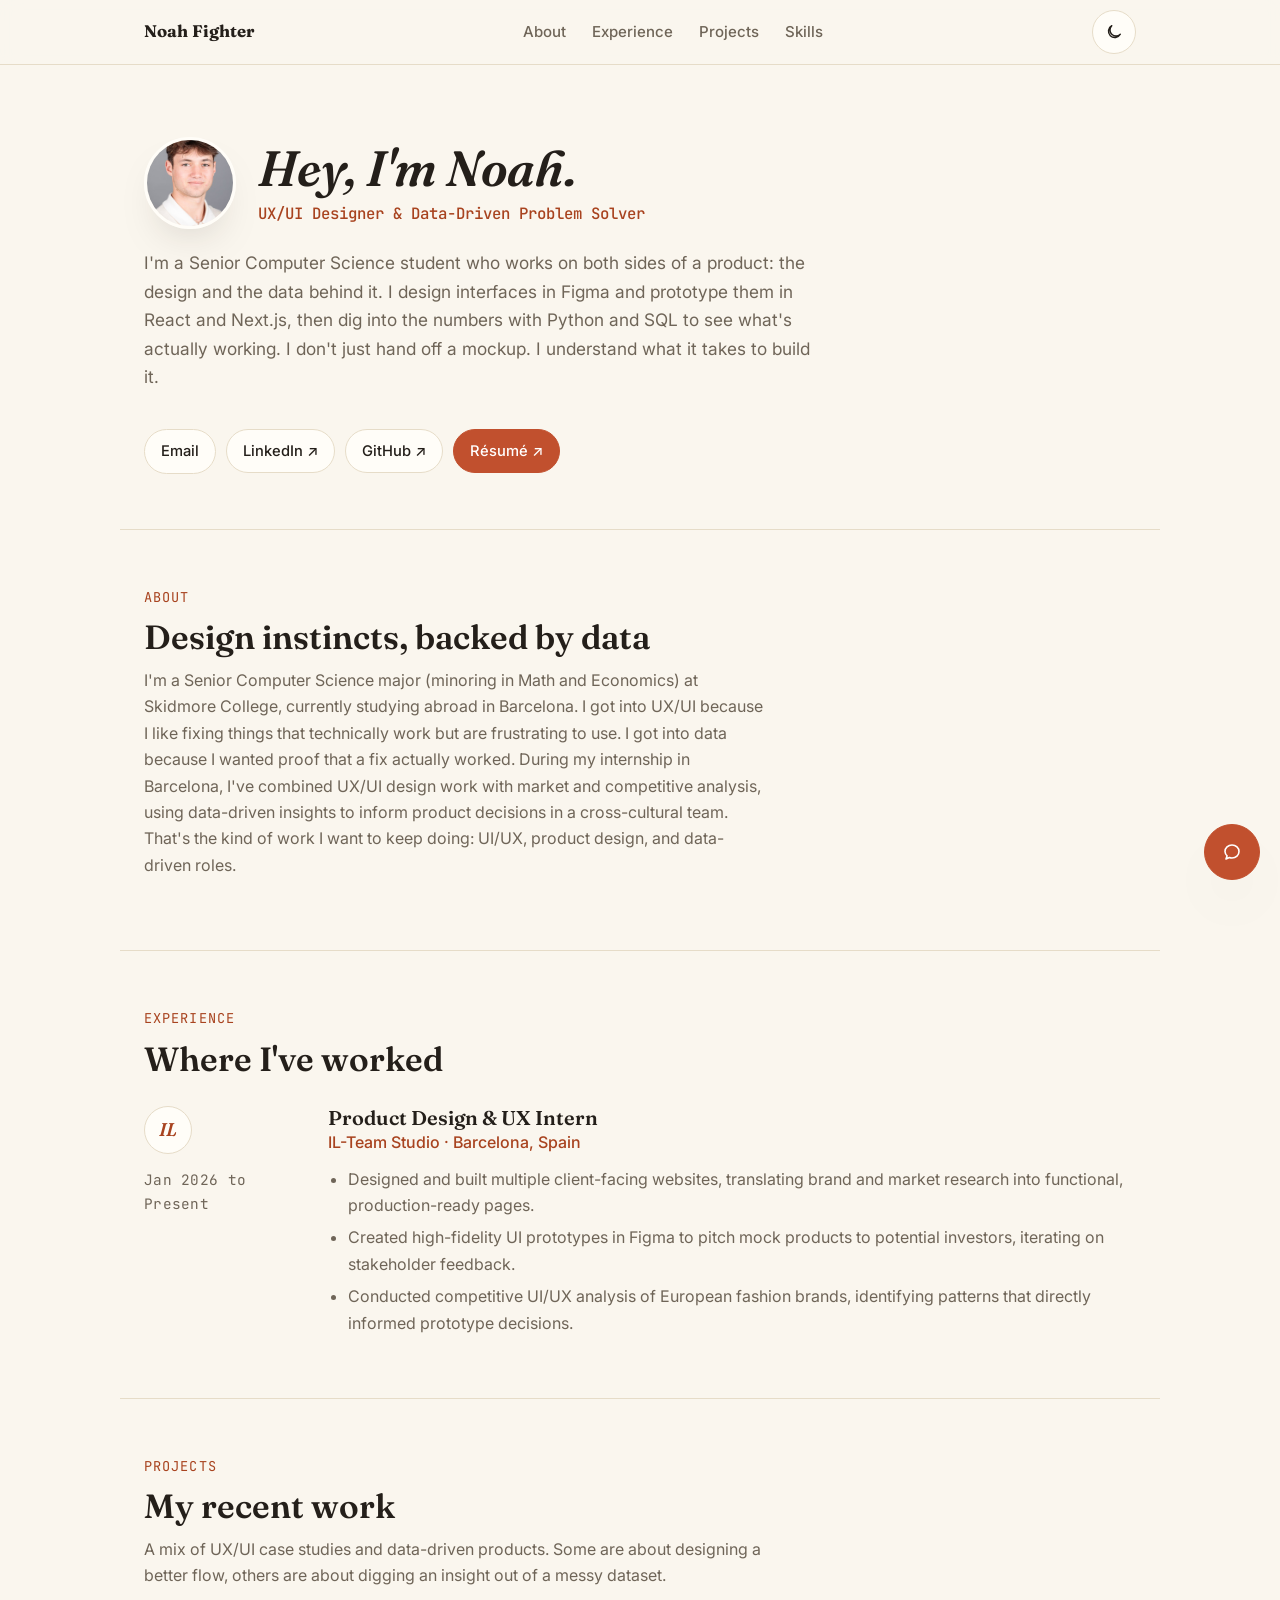
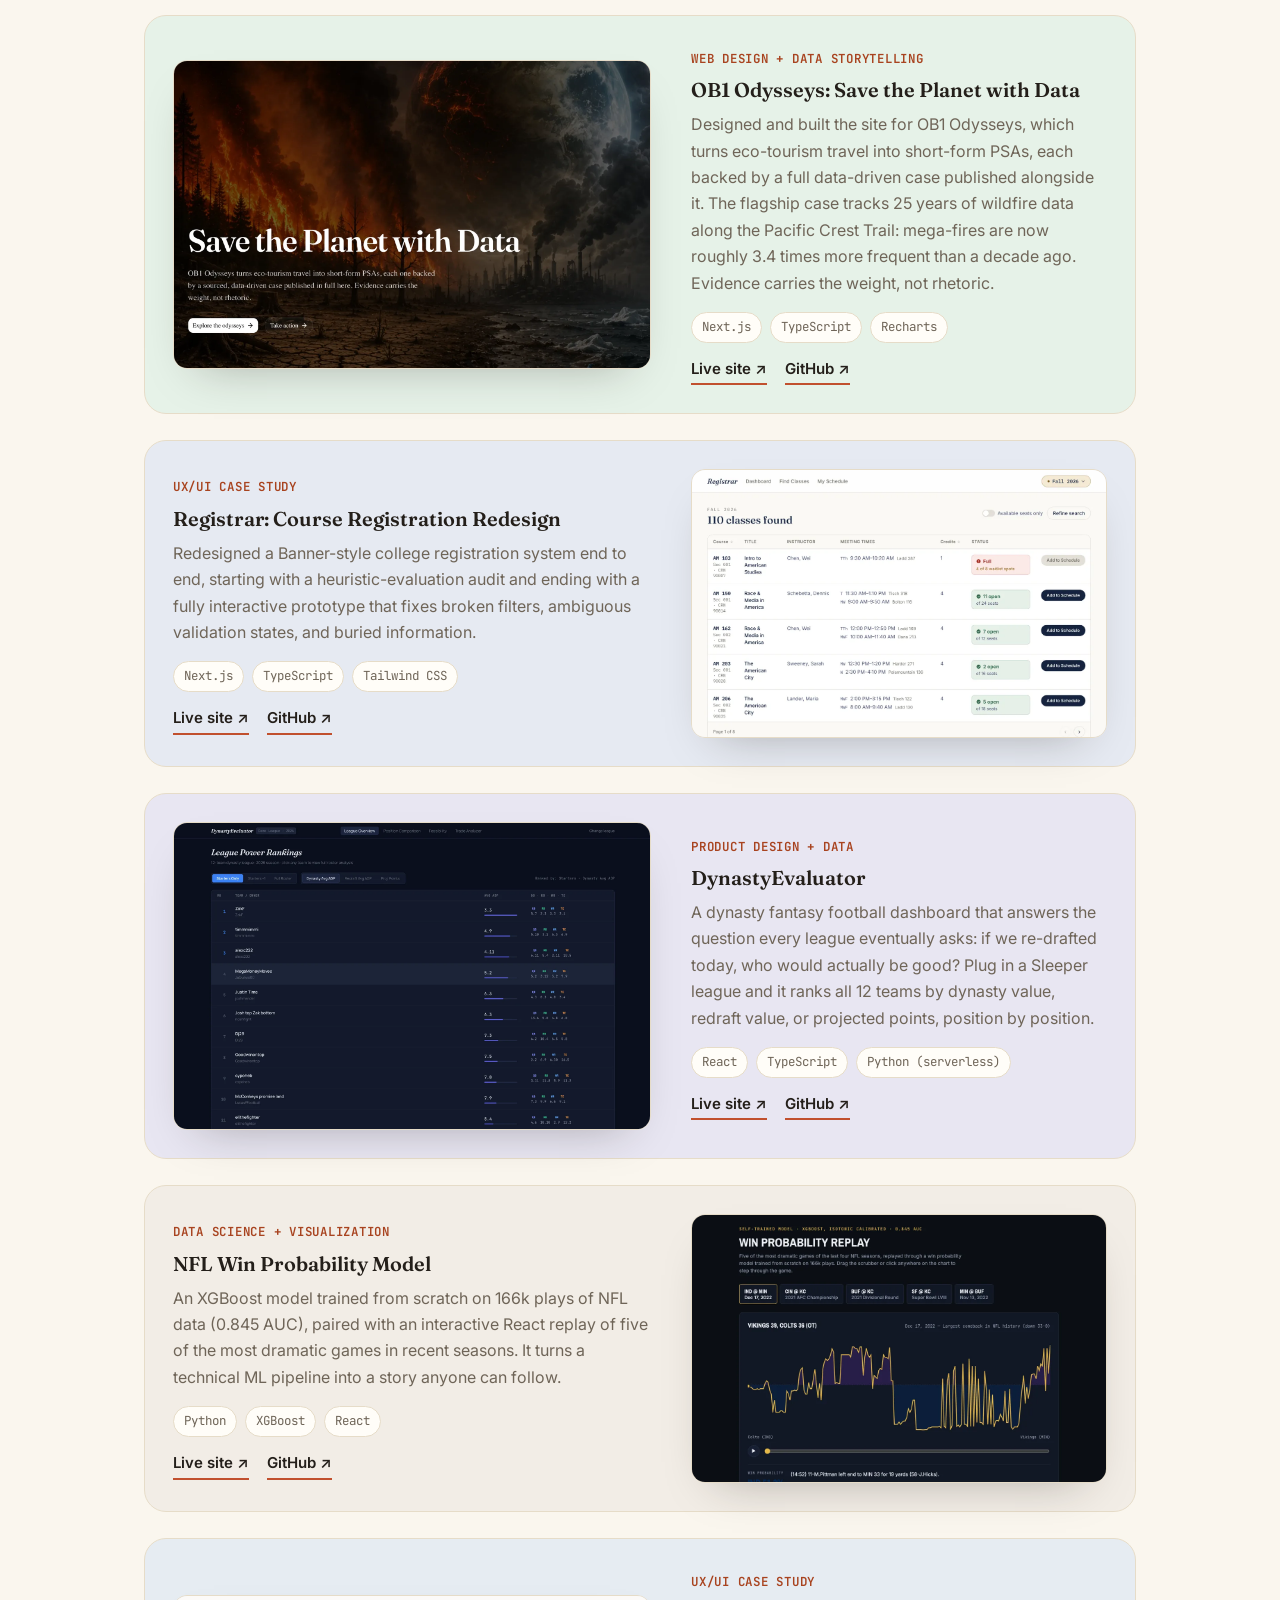
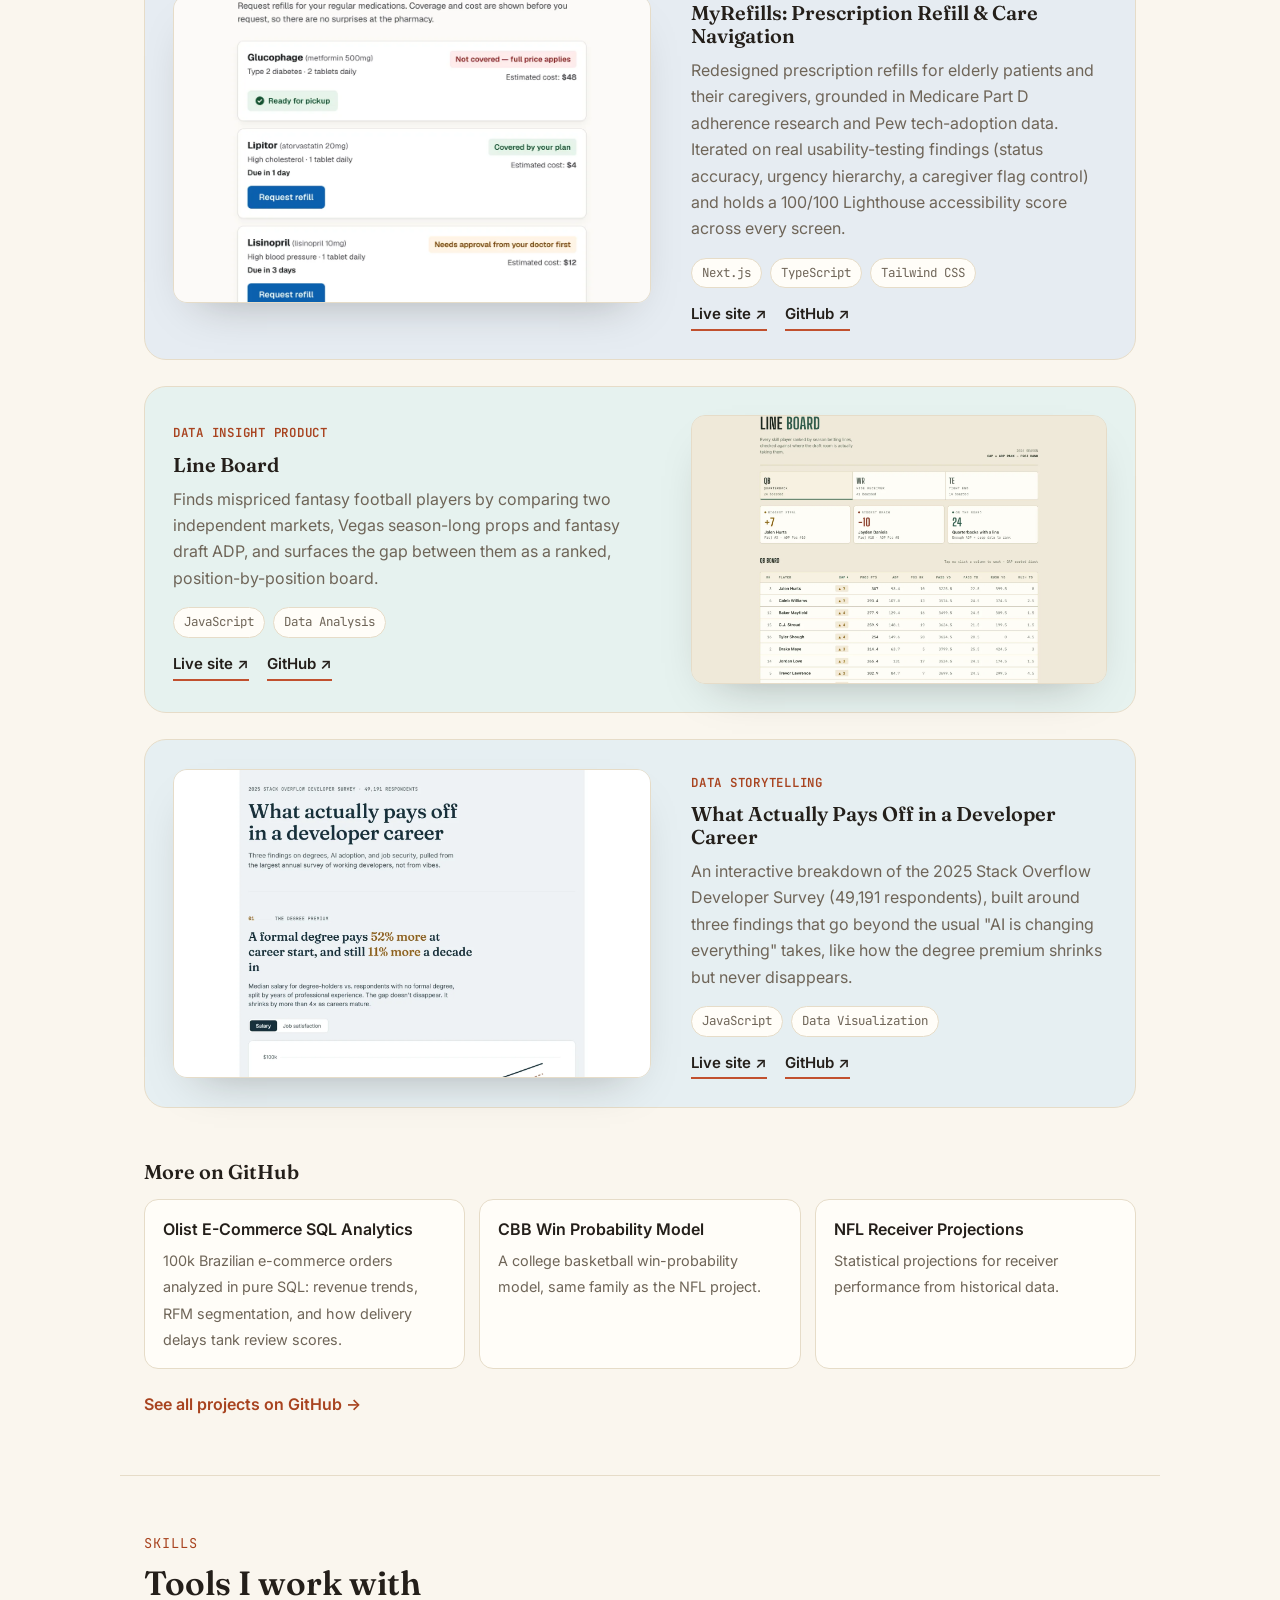
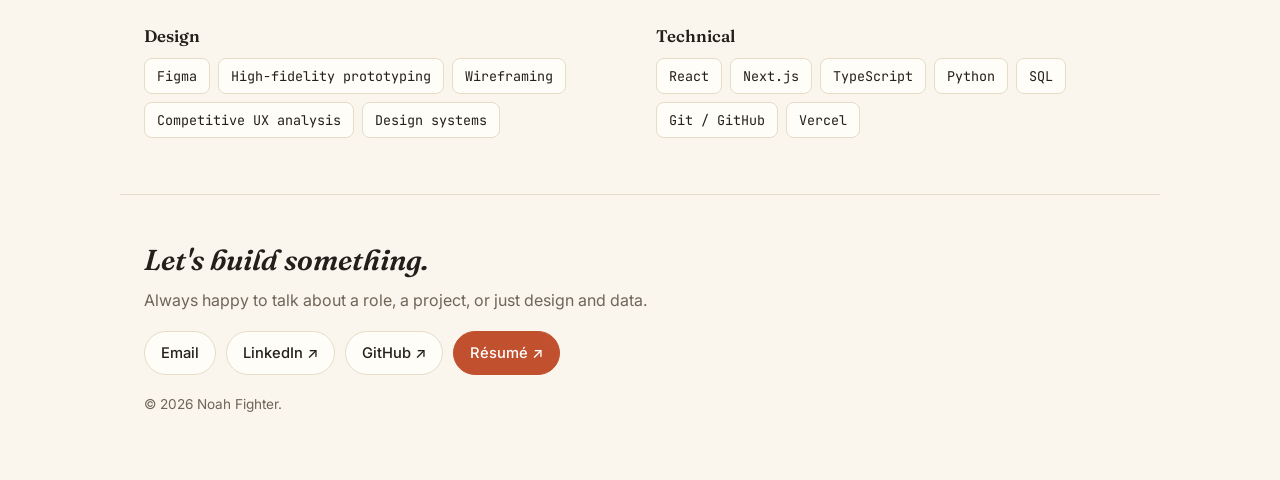
==== index.html @ d9fedfcd "Add AI chat widget for visitor Q&A about Noah Floating chat launcher + panel styled to match the exi" ====
<!DOCTYPE html>
<html lang="en">
<head>
<meta charset="utf-8" />
<meta name="viewport" content="width=device-width, initial-scale=1" />
<title>Noah Fighter: UX/UI Design &amp; Data-Driven Insights</title>
<meta name="description" content="Noah Fighter, a UX/UI designer and data-driven problem solver. Skidmore CS student building products and analytics that turn data into business insight." />

<link rel="icon" type="image/svg+xml" href="favicon.svg">
<meta name="theme-color" content="#faf6ee" media="(prefers-color-scheme: light)">
<meta name="theme-color" content="#1c1712" media="(prefers-color-scheme: dark)">

<meta property="og:type" content="website">
<meta property="og:title" content="Noah Fighter: UX/UI Design & Data-Driven Insights">
<meta property="og:description" content="UX/UI designer and data-driven problem solver. Skidmore CS student building products and analytics that turn data into business insight.">
<meta property="og:url" content="https://noahfighter883.github.io/">
<meta property="og:image" content="https://noahfighter883.github.io/assets/headshot.jpg">
<meta name="twitter:card" content="summary">
<meta name="twitter:title" content="Noah Fighter: UX/UI Design & Data-Driven Insights">
<meta name="twitter:description" content="UX/UI designer and data-driven problem solver. Skidmore CS student building products and analytics that turn data into business insight.">
<meta name="twitter:image" content="https://noahfighter883.github.io/assets/headshot.jpg">

<link rel="preconnect" href="https://fonts.googleapis.com">
<link rel="preconnect" href="https://fonts.gstatic.com" crossorigin>
<link href="https://fonts.googleapis.com/css2?family=Fraunces:ital,opsz,wght@0,9..144,500;0,9..144,600;0,9..144,700;1,9..144,500;1,9..144,600&family=Inter:wght@400;500;600&family=JetBrains+Mono:wght@400;500&display=swap" rel="stylesheet">
<link rel="stylesheet" href="styles.css">
</head>
<body>

<header class="site-header">
  <div class="wrap header-inner">
    <a class="brand" href="#top">Noah Fighter</a>
    <nav class="site-nav" id="site-nav">
      <a href="#about">About</a>
      <a href="#experience">Experience</a>
      <a href="#projects">Projects</a>
      <a href="#skills">Skills</a>
    </nav>
    <div class="header-actions">
      <button class="nav-toggle" id="nav-toggle" aria-label="Toggle navigation menu" aria-expanded="false" aria-controls="site-nav"></button>
      <button class="theme-toggle" id="theme-toggle" aria-label="Toggle dark mode"></button>
    </div>
  </div>
</header>

<main>

  <section id="top" class="hero wrap">
    <div class="hero-top">
      <div class="hero-photo">
        <img src="assets/headshot.jpg" alt="Portrait of Noah Fighter" />
      </div>
      <div class="hero-heading">
        <h1>Hey, I'm Noah.</h1>
        <p class="tagline">UX/UI Designer &amp; Data-Driven Problem Solver</p>
      </div>
    </div>
    <p class="lead">
      I'm a Senior Computer Science student who works on both sides of a product: the design and the data behind
      it. I design interfaces in Figma and prototype them in React and Next.js, then dig into the numbers with
      Python and SQL to see what's actually working. I don't just hand off a mockup. I understand what it takes
      to build it.
    </p>
    <div class="chips">
      <a class="chip" href="mailto:noahfighter@skidmore.edu">Email</a>
      <a class="chip" href="https://www.linkedin.com/in/noah-fighter-b62130341" target="_blank" rel="noopener">LinkedIn ↗</a>
      <a class="chip" href="https://github.com/noahfighter883" target="_blank" rel="noopener">GitHub ↗</a>
      <a class="chip chip-accent" href="assets/Noah_Fighter_Resume.pdf" target="_blank" rel="noopener">Résumé ↗</a>
    </div>
  </section>

  <section id="about" class="wrap section">
    <span class="section-eyebrow">About</span>
    <h2>Design instincts, backed by data</h2>
    <p class="section-lead">
      I'm a Senior Computer Science major (minoring in Math and Economics) at Skidmore College, currently studying
      abroad in Barcelona. I got into UX/UI because I like fixing things that technically work but are frustrating
      to use. I got into data because I wanted proof that a fix actually worked. During my internship in Barcelona,
      I've combined UX/UI design work with market and competitive analysis, using data-driven insights to inform
      product decisions in a cross-cultural team. That's the kind of work I want to keep doing: UI/UX, product
      design, and data-driven roles.
    </p>
  </section>

  <section id="experience" class="wrap section">
    <span class="section-eyebrow">Experience</span>
    <h2>Where I've worked</h2>

    <div class="timeline-item">
      <div class="timeline-marker">
        <div class="timeline-badge" aria-hidden="true">IL</div>
        <div class="timeline-date mono">Jan 2026 to Present</div>
      </div>
      <div class="timeline-content">
        <h3>Product Design &amp; UX Intern</h3>
        <div class="timeline-org">IL-Team Studio · Barcelona, Spain</div>
        <ul>
          <li>Designed and built multiple client-facing websites, translating brand and market research into functional, production-ready pages.</li>
          <li>Created high-fidelity UI prototypes in Figma to pitch mock products to potential investors, iterating on stakeholder feedback.</li>
          <li>Conducted competitive UI/UX analysis of European fashion brands, identifying patterns that directly informed prototype decisions.</li>
        </ul>
      </div>
    </div>
  </section>

  <section id="projects" class="wrap section">
    <span class="section-eyebrow">Projects</span>
    <h2>My recent work</h2>
    <p class="section-lead">A mix of UX/UI case studies and data-driven products. Some are about designing a better flow, others are about digging an insight out of a messy dataset.</p>

    <article class="project-card project-obodysseys">
      <div class="project-media">
        <img src="assets/projects/obodysseys.webp" alt="OB1 Odysseys landing page hero reading 'Save the Planet with Data' over a composite image of wildfire and glacial collapse" />
      </div>
      <div class="project-info">
        <span class="project-tag">Web Design + Data Storytelling</span>
        <h3>OB1 Odysseys: Save the Planet with Data</h3>
        <p>Designed and built the site for OB1 Odysseys, which turns eco-tourism travel into short-form PSAs, each backed by a full data-driven case published alongside it. The flagship case tracks 25 years of wildfire data along the Pacific Crest Trail: mega-fires are now roughly 3.4 times more frequent than a decade ago. Evidence carries the weight, not rhetoric.</p>
        <div class="tech-tags">
          <span>Next.js</span><span>TypeScript</span><span>Recharts</span>
        </div>
        <div class="project-links">
          <a href="https://www.ob1odysseys.com" target="_blank" rel="noopener">Live site ↗</a>
          <a href="https://github.com/noahfighter883/ob1-odysseys" target="_blank" rel="noopener">GitHub ↗</a>
        </div>
      </div>
    </article>

    <article class="project-card project-registrar">
      <div class="project-media">
        <img src="assets/projects/registrar.webp" alt="Registrar course search results table showing course listings, meeting times, and seat availability" loading="lazy" />
      </div>
      <div class="project-info">
        <span class="project-tag">UX/UI Case Study</span>
        <h3>Registrar: Course Registration Redesign</h3>
        <p>Redesigned a Banner-style college registration system end to end, starting with a heuristic-evaluation audit and ending with a fully interactive prototype that fixes broken filters, ambiguous validation states, and buried information.</p>
        <div class="tech-tags">
          <span>Next.js</span><span>TypeScript</span><span>Tailwind CSS</span>
        </div>
        <div class="project-links">
          <a href="https://registrar-ux-redesign.vercel.app" target="_blank" rel="noopener">Live site ↗</a>
          <a href="https://github.com/noahfighter883/registrar-ux-redesign" target="_blank" rel="noopener">GitHub ↗</a>
        </div>
      </div>
    </article>

    <article class="project-card project-dynastyevaluator">
      <div class="project-media">
        <img src="assets/projects/dynastyevaluator.webp" alt="DynastyEvaluator dashboard showing the league power rankings page, with all 12 teams ranked by dynasty value and a QB, RB, WR, TE position breakdown" loading="lazy" />
      </div>
      <div class="project-info">
        <span class="project-tag">Product Design + Data</span>
        <h3>DynastyEvaluator</h3>
        <p>A dynasty fantasy football dashboard that answers the question every league eventually asks: if we re-drafted today, who would actually be good? Plug in a Sleeper league and it ranks all 12 teams by dynasty value, redraft value, or projected points, position by position.</p>
        <div class="tech-tags">
          <span>React</span><span>TypeScript</span><span>Python (serverless)</span>
        </div>
        <div class="project-links">
          <a href="https://dynasty-fantasy-football-dashboard.vercel.app" target="_blank" rel="noopener">Live site ↗</a>
          <a href="https://github.com/noahfighter883/DynastyFantasyFootballDashboard" target="_blank" rel="noopener">GitHub ↗</a>
        </div>
      </div>
    </article>

    <article class="project-card project-nflwinprob">
      <div class="project-media">
        <img src="assets/projects/nflwinprob.webp" alt="Win probability replay chart showing a dramatic NFL comeback game" loading="lazy" />
      </div>
      <div class="project-info">
        <span class="project-tag">Data Science + Visualization</span>
        <h3>NFL Win Probability Model</h3>
        <p>An XGBoost model trained from scratch on 166k plays of NFL data (0.845 AUC), paired with an interactive React replay of five of the most dramatic games in recent seasons. It turns a technical ML pipeline into a story anyone can follow.</p>
        <div class="tech-tags">
          <span>Python</span><span>XGBoost</span><span>React</span>
        </div>
        <div class="project-links">
          <a href="https://nfl-win-probability.vercel.app" target="_blank" rel="noopener">Live site ↗</a>
          <a href="https://github.com/noahfighter883/nfl-win-probability" target="_blank" rel="noopener">GitHub ↗</a>
        </div>
      </div>
    </article>

    <article class="project-card project-myrefills">
      <div class="project-media">
        <img src="assets/projects/myrefills.webp" alt="MyRefills refill medications screen, showing prescriptions sorted by urgency with coverage badges and a request-refill flow" loading="lazy" />
      </div>
      <div class="project-info">
        <span class="project-tag">UX/UI Case Study</span>
        <h3>MyRefills: Prescription Refill &amp; Care Navigation</h3>
        <p>Redesigned prescription refills for elderly patients and their caregivers, grounded in Medicare Part D adherence research and Pew tech-adoption data. Iterated on real usability-testing findings (status accuracy, urgency hierarchy, a caregiver flag control) and holds a 100/100 Lighthouse accessibility score across every screen.</p>
        <div class="tech-tags">
          <span>Next.js</span><span>TypeScript</span><span>Tailwind CSS</span>
        </div>
        <div class="project-links">
          <a href="https://prescription-refill-ux.vercel.app" target="_blank" rel="noopener">Live site ↗</a>
          <a href="https://github.com/noahfighter883/prescription-refill-ux" target="_blank" rel="noopener">GitHub ↗</a>
        </div>
      </div>
    </article>

    <article class="project-card project-lineboard">
      <div class="project-media">
        <img src="assets/projects/lineboard.webp" alt="Line Board interface comparing Vegas player props against fantasy football draft ADP" loading="lazy" />
      </div>
      <div class="project-info">
        <span class="project-tag">Data Insight Product</span>
        <h3>Line Board</h3>
        <p>Finds mispriced fantasy football players by comparing two independent markets, Vegas season-long props and fantasy draft ADP, and surfaces the gap between them as a ranked, position-by-position board.</p>
        <div class="tech-tags">
          <span>JavaScript</span><span>Data Analysis</span>
        </div>
        <div class="project-links">
          <a href="https://line-board-ten.vercel.app" target="_blank" rel="noopener">Live site ↗</a>
          <a href="https://github.com/noahfighter883/LineBoard" target="_blank" rel="noopener">GitHub ↗</a>
        </div>
      </div>
    </article>

    <article class="project-card project-devpathreport">
      <div class="project-media">
        <img src="assets/projects/devpathreport.webp" alt="Interactive report screen showing findings from the Stack Overflow Developer Survey" loading="lazy" />
      </div>
      <div class="project-info">
        <span class="project-tag">Data Storytelling</span>
        <h3>What Actually Pays Off in a Developer Career</h3>
        <p>An interactive breakdown of the 2025 Stack Overflow Developer Survey (49,191 respondents), built around three findings that go beyond the usual "AI is changing everything" takes, like how the degree premium shrinks but never disappears.</p>
        <div class="tech-tags">
          <span>JavaScript</span><span>Data Visualization</span>
        </div>
        <div class="project-links">
          <a href="https://dev-path-report.vercel.app" target="_blank" rel="noopener">Live site ↗</a>
          <a href="https://github.com/noahfighter883/dev-path-report" target="_blank" rel="noopener">GitHub ↗</a>
        </div>
      </div>
    </article>

    <div class="more-projects">
      <h3>More on GitHub</h3>
      <div class="more-grid">
        <a class="more-item" href="https://github.com/noahfighter883/olist-ecommerce-sql-analytics" target="_blank" rel="noopener">
          <span class="more-title">Olist E-Commerce SQL Analytics</span>
          <span class="more-desc">100k Brazilian e-commerce orders analyzed in pure SQL: revenue trends, RFM segmentation, and how delivery delays tank review scores.</span>
        </a>
        <a class="more-item" href="https://github.com/noahfighter883/cbb-win-probability-model" target="_blank" rel="noopener">
          <span class="more-title">CBB Win Probability Model</span>
          <span class="more-desc">A college basketball win-probability model, same family as the NFL project.</span>
        </a>
        <a class="more-item" href="https://github.com/noahfighter883/nfl-receiver-projections" target="_blank" rel="noopener">
          <span class="more-title">NFL Receiver Projections</span>
          <span class="more-desc">Statistical projections for receiver performance from historical data.</span>
        </a>
      </div>
      <a class="see-all" href="https://github.com/noahfighter883" target="_blank" rel="noopener">See all projects on GitHub →</a>
    </div>
  </section>

  <section id="skills" class="wrap section">
    <span class="section-eyebrow">Skills</span>
    <h2>Tools I work with</h2>
    <div class="skills-grid">
      <div>
        <h3>Design</h3>
        <div class="tags">
          <span>Figma</span><span>High-fidelity prototyping</span><span>Wireframing</span>
          <span>Competitive UX analysis</span><span>Design systems</span>
        </div>
      </div>
      <div>
        <h3>Technical</h3>
        <div class="tags">
          <span>React</span><span>Next.js</span><span>TypeScript</span><span>Python</span>
          <span>SQL</span><span>Git / GitHub</span><span>Vercel</span>
        </div>
      </div>
    </div>
  </section>

</main>

<footer class="site-footer wrap">
  <h3 class="footer-cta">Let's build something.</h3>
  <p class="footer-note">Always happy to talk about a role, a project, or just design and data.</p>
  <div class="chips">
    <a class="chip" href="mailto:noahfighter@skidmore.edu">Email</a>
    <a class="chip" href="https://www.linkedin.com/in/noah-fighter-b62130341" target="_blank" rel="noopener">LinkedIn ↗</a>
    <a class="chip" href="https://github.com/noahfighter883" target="_blank" rel="noopener">GitHub ↗</a>
    <a class="chip chip-accent" href="assets/Noah_Fighter_Resume.pdf" target="_blank" rel="noopener">Résumé ↗</a>
  </div>
  <p class="copyright">© 2026 Noah Fighter.</p>
</footer>

<div class="chat-widget" id="chat-widget">
  <button class="chat-launcher" id="chat-launcher" aria-label="Ask a question about Noah" aria-expanded="false" aria-controls="chat-panel"></button>
  <div class="chat-panel" id="chat-panel" role="dialog" aria-label="Chat about Noah" hidden>
    <div class="chat-panel-header">
      <span>Ask about Noah</span>
      <button class="chat-close" id="chat-close" aria-label="Close chat"></button>
    </div>
    <div class="chat-messages" id="chat-messages">
      <div class="chat-msg chat-msg-bot">Hi! Ask me anything about Noah's background, projects, or skills.</div>
    </div>
    <form class="chat-form" id="chat-form">
      <input class="chat-input" id="chat-input" type="text" placeholder="Ask a question…" autocomplete="off" maxlength="500" />
      <button class="chat-send" type="submit" aria-label="Send message"></button>
    </form>
  </div>
</div>

<script src="script.js"></script>
</body>
</html>
---- styles.css ----
/* ---------- Design tokens ---------- */
:root {
  --bg: #faf6ee;
  --bg-soft: #f3ecdd;
  --card: #fffdf8;
  --ink: #241f1a;
  --muted: #6f6558;
  --border: #e6dcc8;
  --accent: #c1502e;
  --accent-text: #a8431f;
  --accent-ink: #ffffff;
  /* Project-card tints, one per project, pulled from each screenshot's own
     accent color rather than an arbitrary repeating cycle. */
  --tint-registrar: #e6eaf2;
  --tint-dynastyevaluator: #e8e6f2;
  --tint-nflwinprob: #f2ede6;
  --tint-lineboard: #e6f2ef;
  --tint-devpathreport: #e6eff2;
  --tint-myrefills: #e6ecf2;
  --tint-obodysseys: #e6f2e8;
  --shadow: 0 20px 45px -25px rgba(36, 31, 26, 0.35);
  --shadow-lift: 0 28px 55px -22px rgba(36, 31, 26, 0.4);
  --radius-lg: 22px;
  --radius-md: 14px;
  --radius-sm: 8px;
  /* A touch of spring, reserved for small controls (icon pops, press
     feedback) — layout-level motion (cards, reveals) stays on plain
     deceleration curves so nothing large-scale feels bouncy. */
  --ease-spring: cubic-bezier(0.34, 1.56, 0.64, 1);
  --font-head: 'Fraunces', Georgia, 'Times New Roman', serif;
  --font-body: 'Inter', system-ui, -apple-system, sans-serif;
  --font-mono: 'JetBrains Mono', ui-monospace, 'SFMono-Regular', monospace;
}

:root[data-theme='dark'] {
  --bg: #1c1712;
  --bg-soft: #221b15;
  --card: #251e17;
  --ink: #f4ece0;
  --muted: #ab9d8b;
  --border: #3a2f24;
  --accent: #e2733f;
  --accent-text: #e2733f;
  --accent-ink: #1c1712;
  --tint-registrar: #1b202d;
  --tint-dynastyevaluator: #1d1b2d;
  --tint-nflwinprob: #2d261b;
  --tint-lineboard: #1b2d28;
  --tint-devpathreport: #1b292d;
  --tint-myrefills: #1b242d;
  --tint-obodysseys: #1b2d1d;
  --shadow: 0 20px 45px -20px rgba(0, 0, 0, 0.55);
  --shadow-lift: 0 28px 55px -18px rgba(0, 0, 0, 0.6);
}

@media (prefers-color-scheme: dark) {
  :root:not([data-theme='light']) {
    --bg: #1c1712;
    --bg-soft: #221b15;
    --card: #251e17;
    --ink: #f4ece0;
    --muted: #ab9d8b;
    --border: #3a2f24;
    --accent: #e2733f;
    --accent-text: #e2733f;
    --accent-ink: #1c1712;
    --tint-registrar: #1b202d;
    --tint-dynastyevaluator: #1d1b2d;
    --tint-nflwinprob: #2d261b;
    --tint-lineboard: #1b2d28;
    --tint-devpathreport: #1b292d;
    --tint-myrefills: #1b242d;
    --tint-obodysseys: #1b2d1d;
    --shadow: 0 20px 45px -20px rgba(0, 0, 0, 0.55);
  --shadow-lift: 0 28px 55px -18px rgba(0, 0, 0, 0.6);
  }
}

* { box-sizing: border-box; }

html { scroll-behavior: smooth; }

body {
  margin: 0;
  background: var(--bg);
  color: var(--ink);
  font-family: var(--font-body);
  line-height: 1.65;
  -webkit-font-smoothing: antialiased;
  transition: background 0.25s ease, color 0.25s ease;
}

/* Theme toggle touches every themed surface via CSS vars; without this,
   body fades but cards/borders/chips snap instantly on the same click.
   Elements with their own hover transition get the color values merged
   into that declaration instead (see their rules below). */
.site-header,
.section,
.project-media,
.tech-tags span,
.tags span {
  transition: background-color 0.25s ease, border-color 0.25s ease, color 0.25s ease;
}

.project-card {
  transition: background-color 0.25s ease, border-color 0.25s ease, color 0.25s ease,
    box-shadow 0.25s ease, transform 0.25s ease, opacity 0.5s ease-out;
}

.wrap {
  max-width: 1040px;
  margin: 0 auto;
  padding: 0 24px;
}

img { max-width: 100%; display: block; }

a { color: inherit; }

:focus-visible {
  outline: 2px solid var(--accent);
  outline-offset: 3px;
  border-radius: 2px;
}

h1, h2, h3 {
  font-family: var(--font-head);
  line-height: 1.15;
  margin: 0;
}

h1 { font-size: clamp(2.2rem, 5vw, 3.1rem); font-weight: 600; font-style: italic; }
h2 { font-size: clamp(1.6rem, 3vw, 2.1rem); font-weight: 600; }
h3 { font-size: 1.25rem; font-weight: 600; }

p { margin: 0 0 1em; }

.mono { font-family: var(--font-mono); letter-spacing: 0.02em; }

/* ---------- Header ---------- */
.site-header {
  position: sticky;
  top: 0;
  z-index: 50;
  background: color-mix(in srgb, var(--bg) 85%, transparent);
  backdrop-filter: blur(10px);
  border-bottom: 1px solid var(--border);
}

.header-inner {
  display: flex;
  align-items: center;
  justify-content: space-between;
  height: 64px;
}

.brand {
  font-family: var(--font-head);
  font-weight: 700;
  font-size: 1.05rem;
  text-decoration: none;
  color: var(--ink);
}

.header-actions {
  display: flex;
  align-items: center;
  gap: 10px;
}

.site-nav {
  display: flex;
  align-items: center;
  gap: 26px;
}

.site-nav a {
  position: relative;
  text-decoration: none;
  color: var(--muted);
  font-size: 0.94rem;
  font-weight: 500;
  transition: color 0.15s ease;
}

.site-nav a::after {
  content: '';
  position: absolute;
  left: 0;
  bottom: -4px;
  width: 100%;
  height: 1.5px;
  background: var(--accent);
  transform: scaleX(0);
  transform-origin: left;
  transition: transform 0.2s ease;
}

.site-nav a:hover { color: var(--accent-text); }
.site-nav a:hover::after { transform: scaleX(1); }

.theme-toggle {
  border: 1px solid var(--border);
  background: var(--card);
  color: var(--ink);
  width: 44px;
  height: 44px;
  border-radius: 999px;
  display: grid;
  place-items: center;
  cursor: pointer;
  transition: border-color 0.15s ease, transform 0.2s var(--ease-spring), background-color 0.25s ease, color 0.25s ease;
}

@media (hover: hover) and (pointer: fine) {
  .theme-toggle:hover { border-color: var(--accent); transform: translateY(-1px); }
}

.theme-toggle:active, .nav-toggle:active { transform: scale(0.94); transition-duration: 0.12s; }

/* ---------- Hero ---------- */
.hero {
  padding: 72px 24px 56px;
  display: flex;
  flex-direction: column;
  align-items: flex-start;
  gap: 20px;
  scroll-margin-top: 80px;
}

.hero-top {
  display: flex;
  align-items: center;
  gap: 22px;
}

.hero-photo {
  width: 92px;
  height: 92px;
  border-radius: 50%;
  overflow: hidden;
  border: 3px solid var(--card);
  box-shadow: var(--shadow);
  flex-shrink: 0;
}

.hero-photo img { width: 100%; height: 100%; object-fit: cover; }

.hero-heading .tagline {
  margin: 4px 0 0;
  color: var(--accent-text);
  font-family: var(--font-mono);
  font-size: 0.98rem;
  font-weight: 500;
}

.hero .lead {
  max-width: 62ch;
  font-size: 1.08rem;
  color: var(--muted);
}

.chips {
  display: flex;
  flex-wrap: wrap;
  gap: 10px;
}

.chip {
  display: inline-flex;
  align-items: center;
  gap: 6px;
  padding: 9px 16px;
  border-radius: 999px;
  border: 1px solid var(--border);
  background: var(--card);
  text-decoration: none;
  font-size: 0.92rem;
  font-weight: 500;
  color: var(--ink);
  transition: transform 0.15s ease, border-color 0.15s ease, box-shadow 0.15s ease,
    background-color 0.25s ease, color 0.25s ease;
}

@media (hover: hover) and (pointer: fine) {
  .chip:hover { transform: translateY(-2px); border-color: var(--accent); box-shadow: var(--shadow); }
}

.chip-accent {
  background: var(--accent);
  border-color: var(--accent);
  color: var(--accent-ink);
}

/* ---------- Sections ---------- */
.section { padding: 56px 24px; border-top: 1px solid var(--border); scroll-margin-top: 80px; }

.section-eyebrow {
  font-family: var(--font-mono);
  color: var(--accent-text);
  font-size: 0.85rem;
  text-transform: uppercase;
  letter-spacing: 0.08em;
  margin-bottom: 10px;
  display: block;
}

.section-lead {
  color: var(--muted);
  max-width: 62ch;
  margin-top: 10px;
}

/* ---------- Experience ---------- */
.timeline-item {
  display: grid;
  grid-template-columns: 160px 1fr;
  gap: 24px;
  margin-top: 28px;
}

.timeline-marker {
  display: flex;
  flex-direction: column;
  align-items: flex-start;
  gap: 14px;
}

.timeline-badge {
  width: 48px;
  height: 48px;
  border-radius: 50%;
  display: grid;
  place-items: center;
  background: var(--card);
  border: 1px solid var(--border);
  box-shadow: var(--shadow);
  font-family: var(--font-head);
  font-style: italic;
  font-weight: 600;
  font-size: 1.15rem;
  color: var(--accent-text);
  transition: background-color 0.25s ease, border-color 0.25s ease, color 0.25s ease;
}

.timeline-date {
  font-family: var(--font-mono);
  color: var(--muted);
  font-size: 0.9rem;
}

.timeline-org {
  color: var(--accent-text);
  font-weight: 500;
  margin-bottom: 10px;
}

.timeline-content ul {
  margin: 0;
  padding-left: 20px;
  color: var(--muted);
}

.timeline-content li { margin-bottom: 6px; }

/* ---------- Projects ---------- */
.project-card {
  display: grid;
  grid-template-columns: 1.15fr 1fr;
  gap: 40px;
  align-items: center;
  padding: 28px;
  border-radius: var(--radius-lg);
  margin-top: 26px;
  border: 1px solid var(--border);
}

.project-registrar { background: var(--tint-registrar); }
.project-dynastyevaluator { background: var(--tint-dynastyevaluator); }
.project-nflwinprob { background: var(--tint-nflwinprob); }
.project-myrefills { background: var(--tint-myrefills); }
.project-lineboard { background: var(--tint-lineboard); }
.project-devpathreport { background: var(--tint-devpathreport); }
.project-obodysseys { background: var(--tint-obodysseys); }

.project-card:nth-of-type(even) .project-media { order: 2; }

.project-media {
  border-radius: var(--radius-md);
  overflow: hidden;
  box-shadow: var(--shadow);
  border: 1px solid var(--border);
}

.project-media img {
  width: 100%;
  height: 100%;
  object-fit: cover;
  aspect-ratio: 16/10.3;
  transition: transform 0.3s ease, opacity 0.35s ease-out;
}

@media (hover: hover) and (pointer: fine) {
  .project-card:hover { transform: translateY(-4px); box-shadow: var(--shadow-lift); }
  .project-card:hover .project-media img { transform: scale(1.04); }
}

.project-tag {
  font-family: var(--font-mono);
  font-size: 0.78rem;
  text-transform: uppercase;
  letter-spacing: 0.06em;
  color: var(--accent-text);
  font-weight: 600;
}

.project-info h3 { margin-top: 8px; }

.project-info p { color: var(--muted); margin-top: 10px; }

.tech-tags {
  display: flex;
  flex-wrap: wrap;
  gap: 8px;
  margin: 14px 0;
}

.tech-tags span {
  font-family: var(--font-mono);
  font-size: 0.78rem;
  padding: 4px 10px;
  border-radius: 999px;
  background: var(--card);
  border: 1px solid var(--border);
  color: var(--muted);
}

.project-links { display: flex; gap: 18px; margin-top: 6px; }

.project-links a {
  text-decoration: none;
  font-weight: 600;
  font-size: 0.94rem;
  color: var(--ink);
  border-bottom: 2px solid var(--accent);
  padding-bottom: 2px;
  transition: color 0.15s ease;
}

.project-links a:hover { color: var(--accent-text); }

/* ---------- More projects ---------- */
.more-projects { margin-top: 52px; }

.more-projects h3 { margin-bottom: 16px; }

.more-grid {
  display: grid;
  grid-template-columns: repeat(auto-fit, minmax(240px, 1fr));
  gap: 14px;
}

.more-item {
  display: block;
  padding: 16px 18px;
  border-radius: var(--radius-md);
  border: 1px solid var(--border);
  background: var(--card);
  text-decoration: none;
  transition: transform 0.15s ease, border-color 0.15s ease, background-color 0.25s ease, color 0.25s ease;
}

@media (hover: hover) and (pointer: fine) {
  .more-item:hover { transform: translateY(-2px); border-color: var(--accent); }
}

.more-title { font-weight: 600; display: block; margin-bottom: 4px; }

.more-desc { color: var(--muted); font-size: 0.9rem; }

.see-all {
  display: inline-block;
  margin-top: 22px;
  font-weight: 600;
  text-decoration: none;
  color: var(--accent-text);
  border-bottom: 1.5px solid transparent;
  transition: border-color 0.15s ease;
}

@media (hover: hover) and (pointer: fine) {
  .see-all:hover { border-color: var(--accent-text); }
}

/* ---------- Skills ---------- */
.skills-grid {
  display: grid;
  grid-template-columns: 1fr 1fr;
  gap: 32px;
  margin-top: 24px;
}

.skills-grid h3 { margin-bottom: 12px; font-size: 1.05rem; }

.tags { display: flex; flex-wrap: wrap; gap: 8px; }

.tags span {
  font-family: var(--font-mono);
  font-size: 0.84rem;
  padding: 6px 12px;
  border-radius: var(--radius-sm);
  background: var(--card);
  border: 1px solid var(--border);
}

/* ---------- Footer ---------- */
.site-footer {
  padding: 48px 24px 64px;
  border-top: 1px solid var(--border);
  display: flex;
  flex-direction: column;
  gap: 18px;
}

.footer-cta { font-style: italic; font-size: clamp(1.4rem, 3vw, 1.8rem); }

.footer-note { color: var(--muted); margin: -8px 0 0; }

.copyright { color: var(--muted); font-size: 0.85rem; margin: 0; }

/* ---------- Hero load-in motion ---------- */
@media (prefers-reduced-motion: no-preference) {
  @keyframes rise-in {
    from { opacity: 0; transform: translateY(14px); }
    to { opacity: 1; transform: translateY(0); }
  }

  /* Bridges the instant icon swap on the theme/nav toggles with a quick
     spring pop, coinciding with the icon change instead of a flat cut. */
  @keyframes icon-swap {
    0% { transform: scale(1) rotate(0deg); }
    45% { transform: scale(0.7) rotate(-18deg); }
    100% { transform: scale(1) rotate(0deg); }
  }

  .icon-pop { animation: icon-swap 0.36s var(--ease-spring); }

  .hero-top,
  .hero .lead,
  .hero .chips {
    animation: rise-in 0.6s ease both;
  }

  .hero .lead { animation-delay: 0.08s; }
  .hero .chips { animation-delay: 0.16s; }

  /* Applied only by script.js, and only when IntersectionObserver exists.
     Timing rides on .project-card's own transition above (not redeclared
     here) so hover/theme transitions on the same element stay intact.
     Cards are fully visible by default (see .project-card above) so a JS
     failure or slow load never leaves content hidden. */
  .project-card.js-reveal { opacity: 0; transform: translateY(20px); }
  .project-card.js-reveal.in-view { opacity: 1; transform: translateY(0); }

  /* Lazy-loaded project screenshots settle in instead of popping in
     mid-scroll once the browser finally fetches them. Same visible-by-
     default fallback: only applied by script.js, and only on the img's
     own load event, so a slow network never leaves it stuck invisible. */
  .project-media img.img-fade { opacity: 0; }
  .project-media img.img-fade.is-loaded { opacity: 1; }
}

/* ---------- Mobile nav ---------- */
.nav-toggle {
  display: none;
  border: 1px solid var(--border);
  background: var(--card);
  color: var(--ink);
  width: 44px;
  height: 44px;
  border-radius: 999px;
  align-items: center;
  justify-content: center;
  cursor: pointer;
  transition: background-color 0.25s ease, border-color 0.25s ease, color 0.25s ease, transform 0.2s var(--ease-spring);
}

/* ---------- Responsive ---------- */
@media (max-width: 760px) {
  .nav-toggle { display: flex; }

  .site-nav {
    display: flex;
    position: absolute;
    top: 64px;
    left: 0;
    right: 0;
    flex-direction: column;
    align-items: flex-start;
    gap: 2px;
    padding: 8px 24px 20px;
    background: color-mix(in srgb, var(--card) 88%, transparent);
    backdrop-filter: blur(16px);
    -webkit-backdrop-filter: blur(16px);
    border-bottom: 1px solid var(--border);
    box-shadow: var(--shadow);
    opacity: 0;
    visibility: hidden;
    pointer-events: none;
  }

  .site-nav.is-open { opacity: 1; visibility: visible; pointer-events: auto; }
  .site-nav a { width: 100%; padding: 10px 0; }
  .site-nav a::after { display: none; }

  @media (prefers-reduced-motion: no-preference) {
    .site-nav {
      transform: translateY(-8px);
      transition: opacity 0.2s ease-out, transform 0.2s ease-out,
        background-color 0.25s ease, border-color 0.25s ease, visibility 0s linear 0.2s;
    }

    .site-nav.is-open {
      transform: translateY(0);
      transition: opacity 0.2s ease-out, transform 0.2s ease-out,
        background-color 0.25s ease, border-color 0.25s ease, visibility 0s linear 0s;
    }
  }

  .hero-top { flex-direction: column; align-items: flex-start; }
  .timeline-item { grid-template-columns: 1fr; gap: 6px; }
  .project-card { grid-template-columns: 1fr; padding: 18px; }
  .project-card:nth-of-type(even) .project-media { order: 0; }
  .skills-grid { grid-template-columns: 1fr; }
}

/* ---------- Chat widget ---------- */
.chat-widget {
  position: fixed;
  right: 20px;
  bottom: 20px;
  z-index: 60;
}

.chat-launcher {
  width: 56px;
  height: 56px;
  border-radius: 50%;
  border: 1px solid var(--accent);
  background: var(--accent);
  color: var(--accent-ink);
  display: grid;
  place-items: center;
  cursor: pointer;
  box-shadow: var(--shadow-lift);
  transition: transform 0.2s var(--ease-spring), background-color 0.25s ease, border-color 0.25s ease;
}

@media (hover: hover) and (pointer: fine) {
  .chat-launcher:hover { transform: translateY(-2px); }
}

.chat-launcher:active { transform: scale(0.94); transition-duration: 0.12s; }

.chat-panel {
  position: absolute;
  right: 0;
  bottom: 68px;
  width: min(340px, calc(100vw - 40px));
  height: min(460px, calc(100vh - 120px));
  display: flex;
  flex-direction: column;
  border-radius: var(--radius-lg);
  border: 1px solid var(--border);
  background: color-mix(in srgb, var(--card) 92%, transparent);
  backdrop-filter: blur(16px);
  -webkit-backdrop-filter: blur(16px);
  box-shadow: var(--shadow-lift);
  overflow: hidden;
  transition: background-color 0.25s ease, border-color 0.25s ease;
}

.chat-panel[hidden] { display: none; }

.chat-panel-header {
  display: flex;
  align-items: center;
  justify-content: space-between;
  padding: 14px 16px;
  border-bottom: 1px solid var(--border);
  font-family: var(--font-head);
  font-weight: 600;
  font-style: italic;
}

.chat-close {
  width: 32px;
  height: 32px;
  border-radius: 50%;
  border: 1px solid var(--border);
  background: var(--card);
  color: var(--ink);
  display: grid;
  place-items: center;
  cursor: pointer;
  transition: border-color 0.15s ease, transform 0.2s var(--ease-spring);
}

.chat-close:active { transform: scale(0.94); transition-duration: 0.12s; }

.chat-messages {
  flex: 1;
  overflow-y: auto;
  padding: 16px;
  display: flex;
  flex-direction: column;
  gap: 10px;
}

.chat-msg {
  max-width: 85%;
  padding: 9px 13px;
  border-radius: var(--radius-md);
  font-size: 0.92rem;
  line-height: 1.5;
}

.chat-msg-bot {
  align-self: flex-start;
  background: var(--bg-soft);
  color: var(--ink);
}

.chat-msg-user {
  align-self: flex-end;
  background: var(--accent);
  color: var(--accent-ink);
}

.chat-msg-error {
  align-self: flex-start;
  background: var(--bg-soft);
  color: var(--muted);
  font-style: italic;
}

.chat-form {
  display: flex;
  gap: 8px;
  padding: 12px;
  border-top: 1px solid var(--border);
}

.chat-input {
  flex: 1;
  min-width: 0;
  padding: 9px 12px;
  border-radius: 999px;
  border: 1px solid var(--border);
  background: var(--card);
  color: var(--ink);
  font-family: var(--font-body);
  font-size: 0.92rem;
}

.chat-input:focus-visible { outline: 2px solid var(--accent); outline-offset: 2px; }

.chat-send {
  width: 38px;
  height: 38px;
  flex-shrink: 0;
  border-radius: 50%;
  border: 1px solid var(--accent);
  background: var(--accent);
  color: var(--accent-ink);
  display: grid;
  place-items: center;
  cursor: pointer;
  transition: transform 0.2s var(--ease-spring), opacity 0.15s ease;
}

.chat-send:disabled { opacity: 0.5; cursor: default; }

@media (hover: hover) and (pointer: fine) {
  .chat-send:not(:disabled):hover { transform: translateY(-1px); }
}

@media (max-width: 480px) {
  .chat-widget { right: 14px; bottom: 14px; }
  .chat-panel { right: -6px; }
}
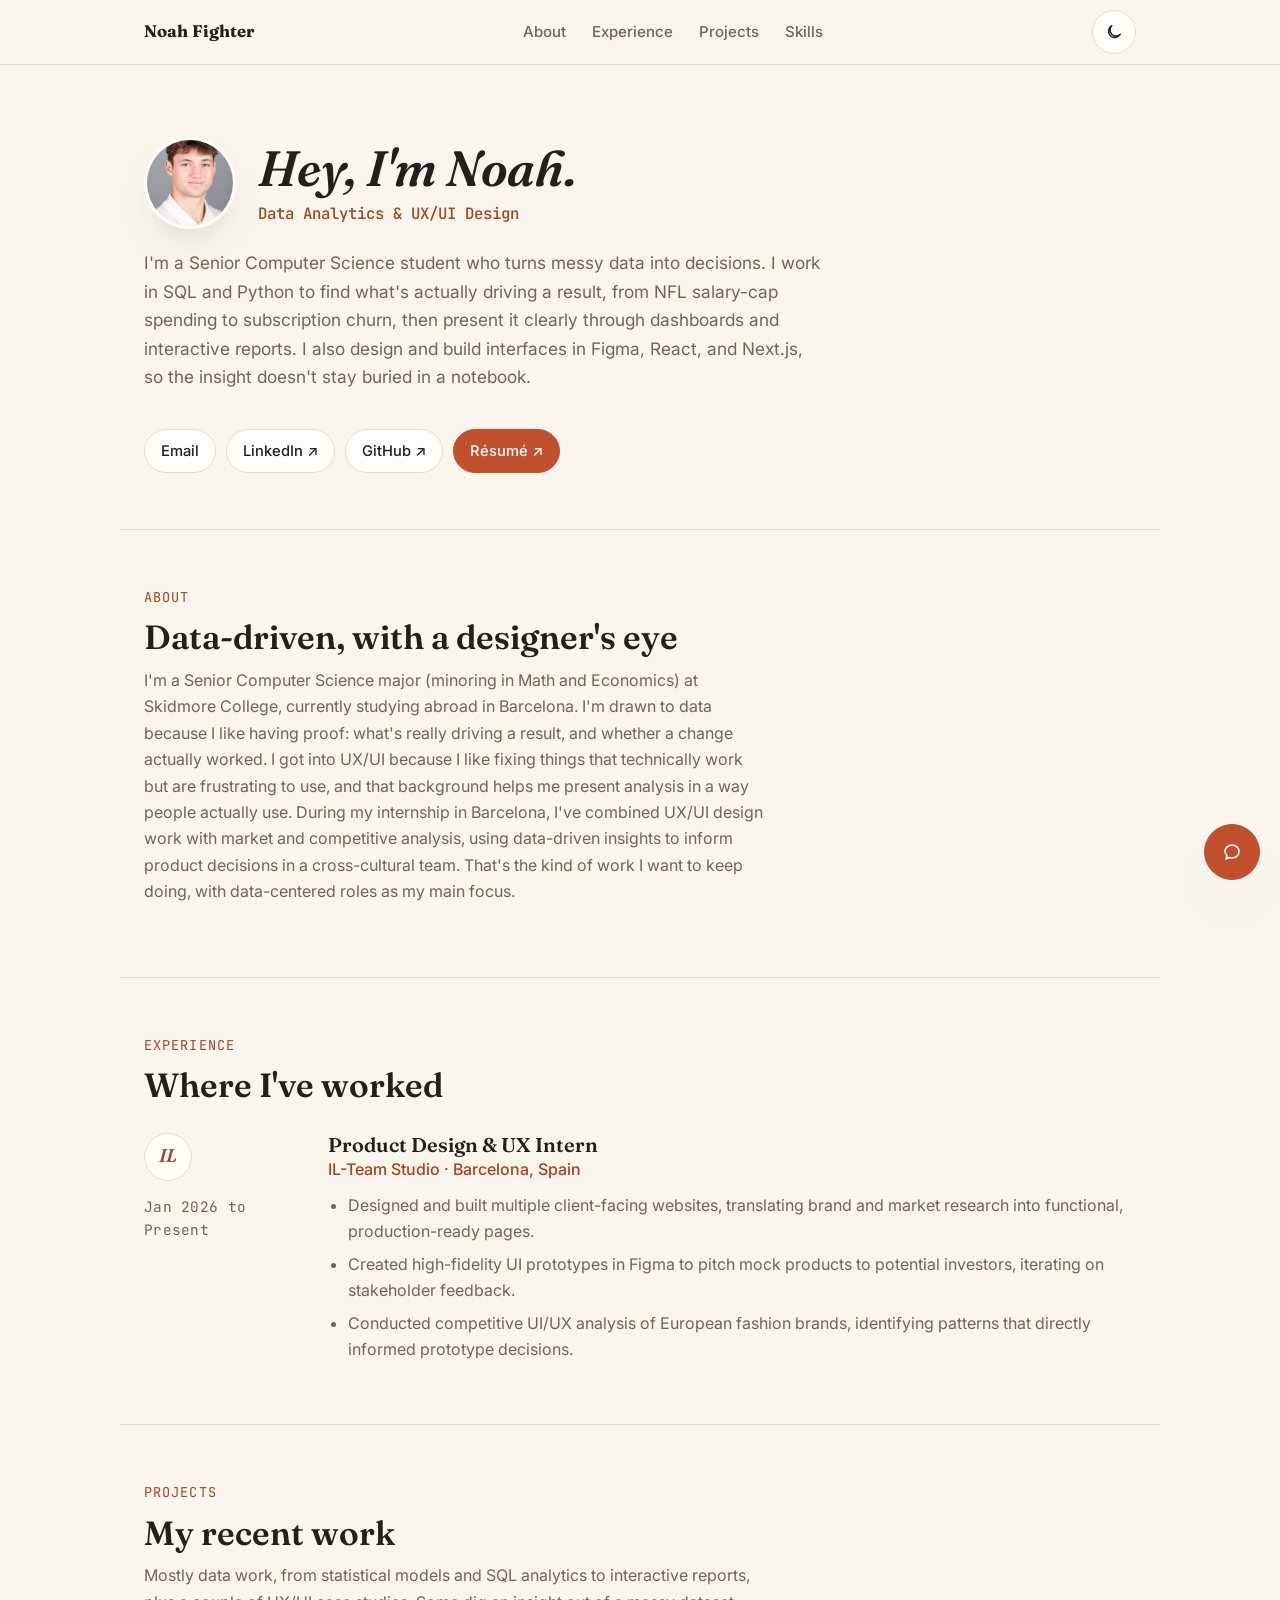
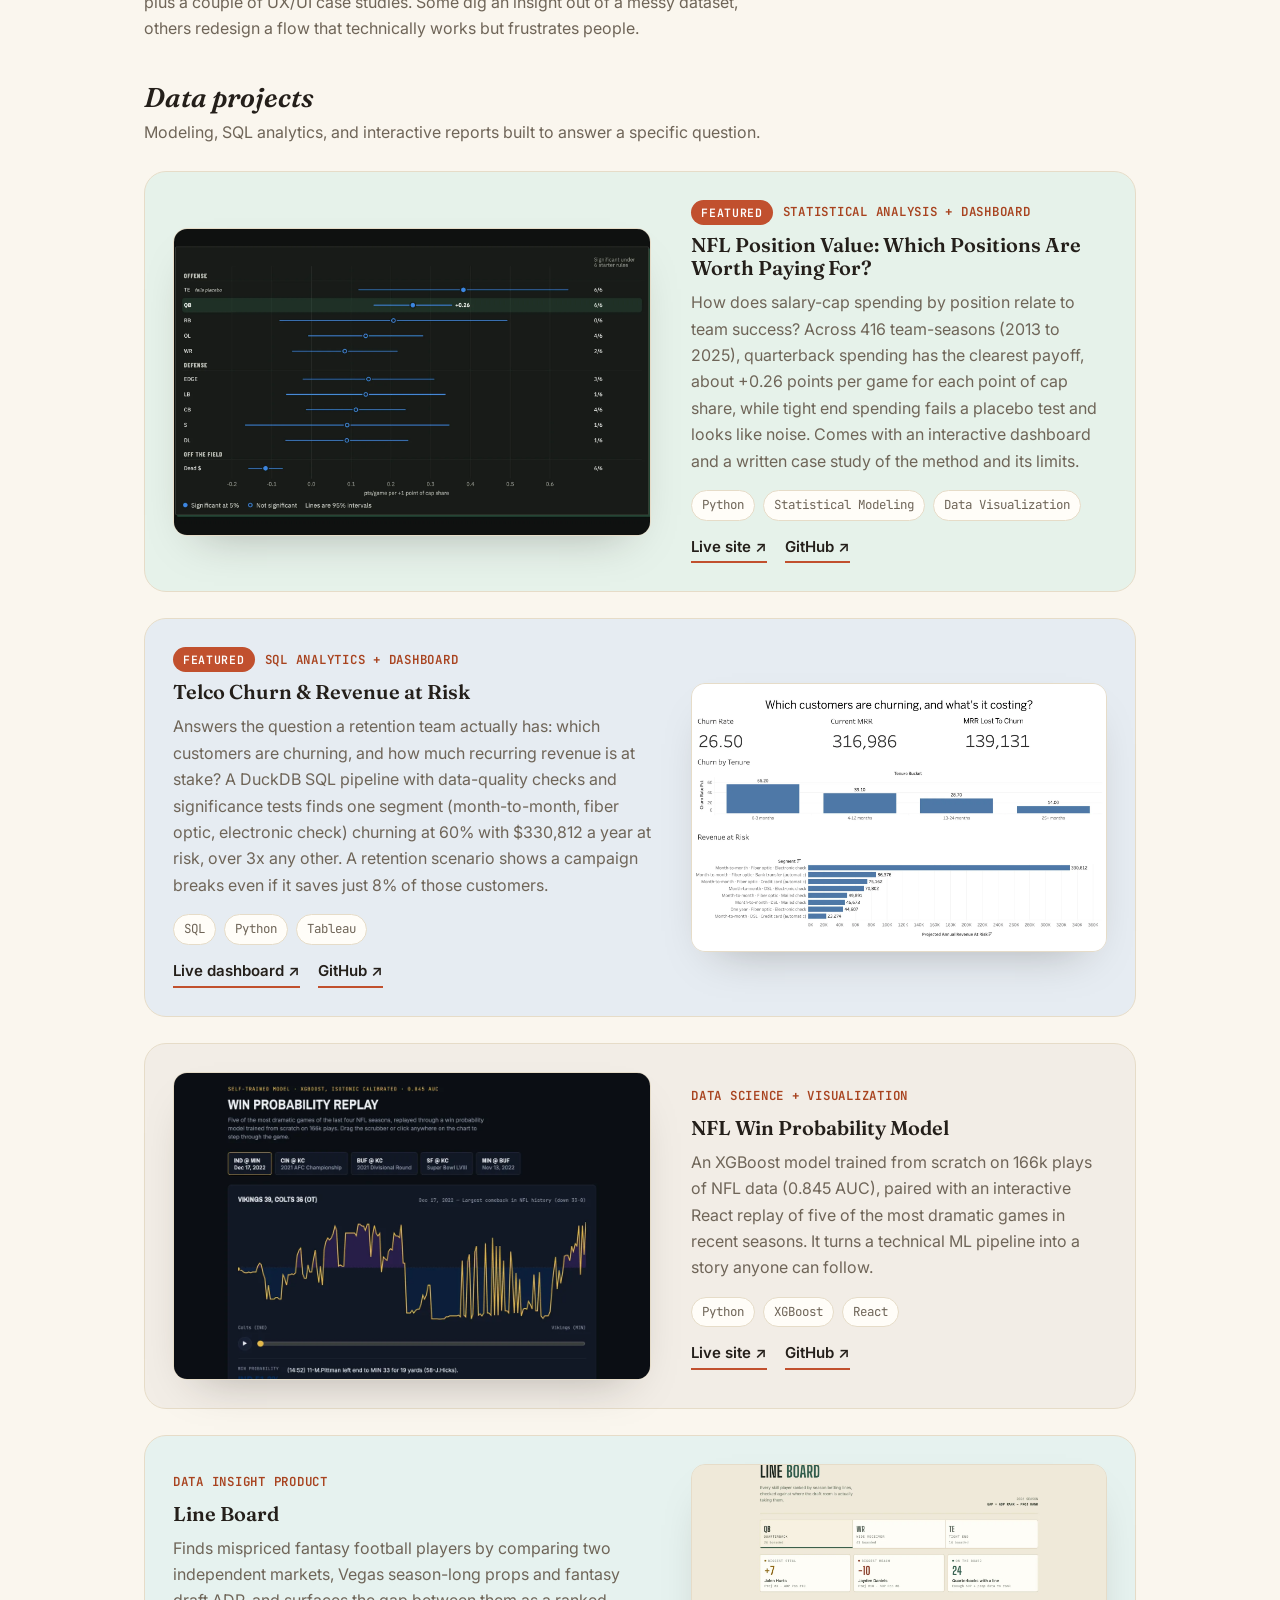
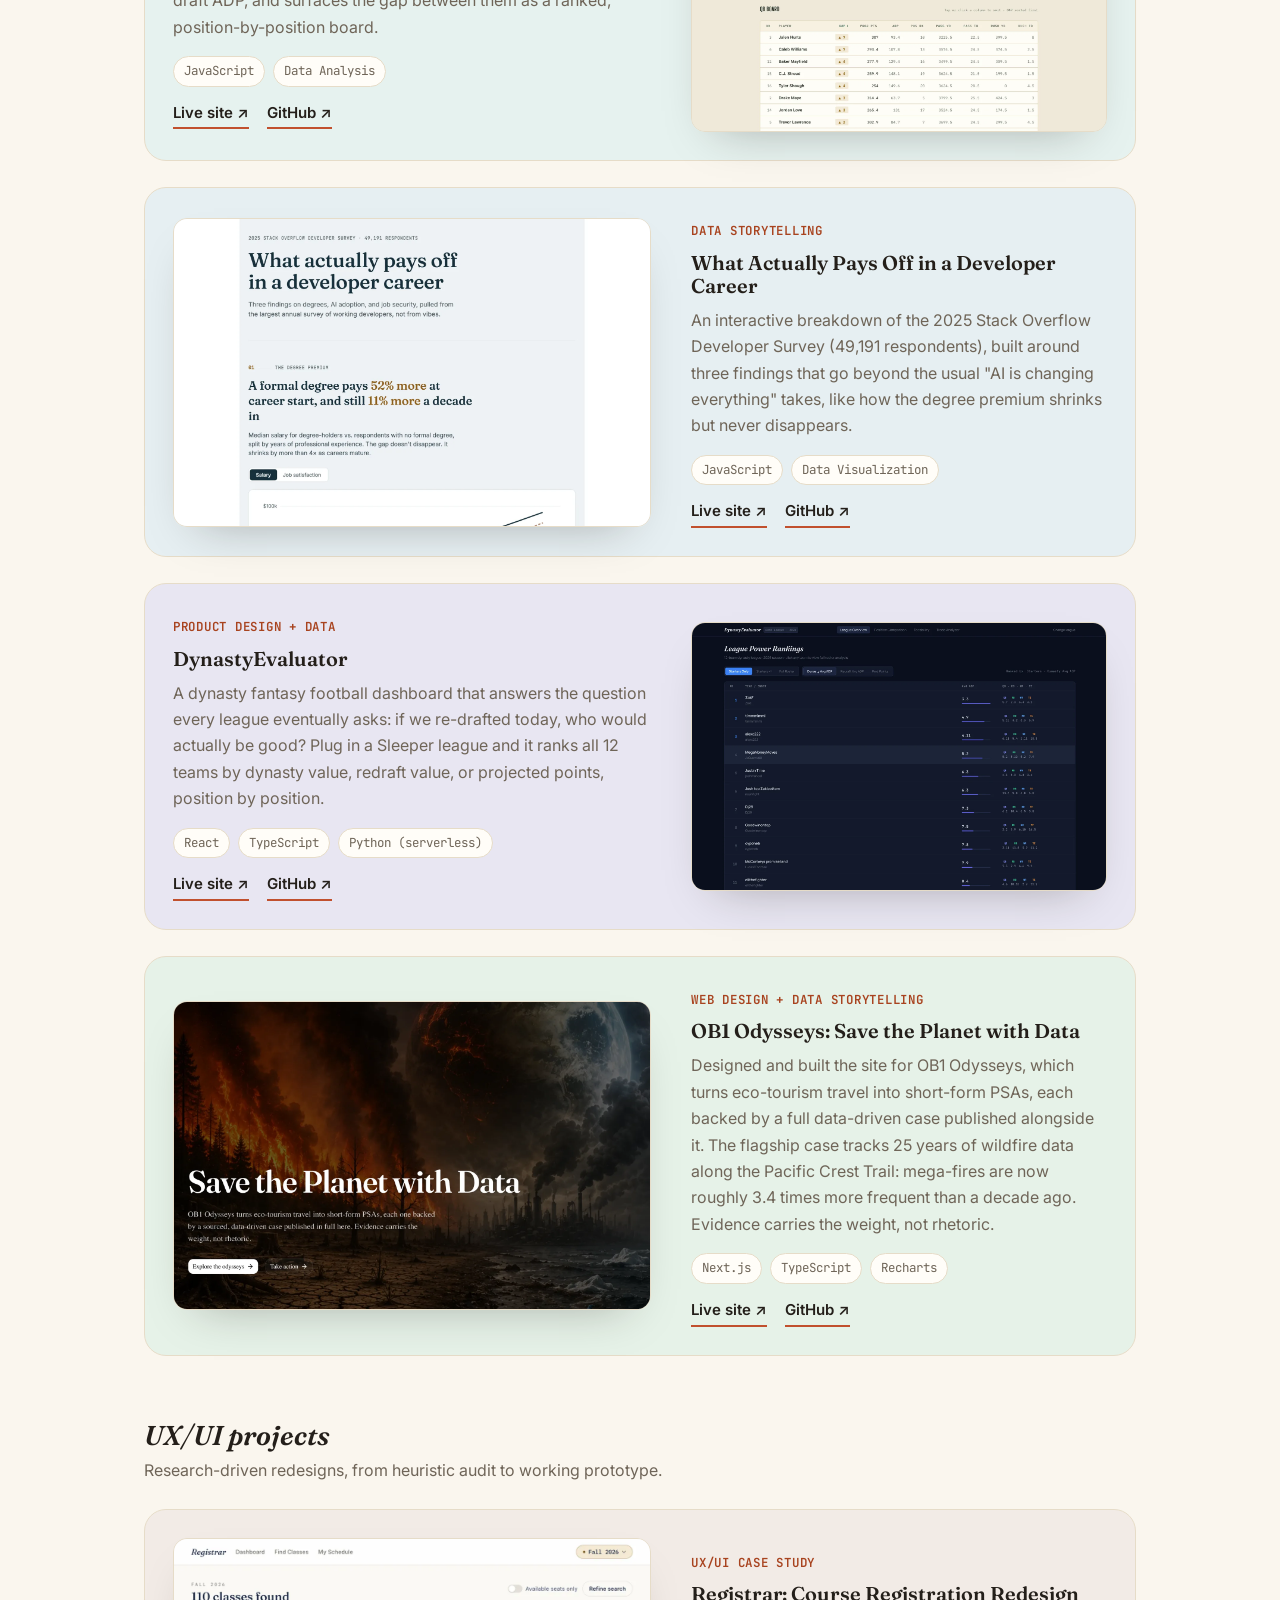
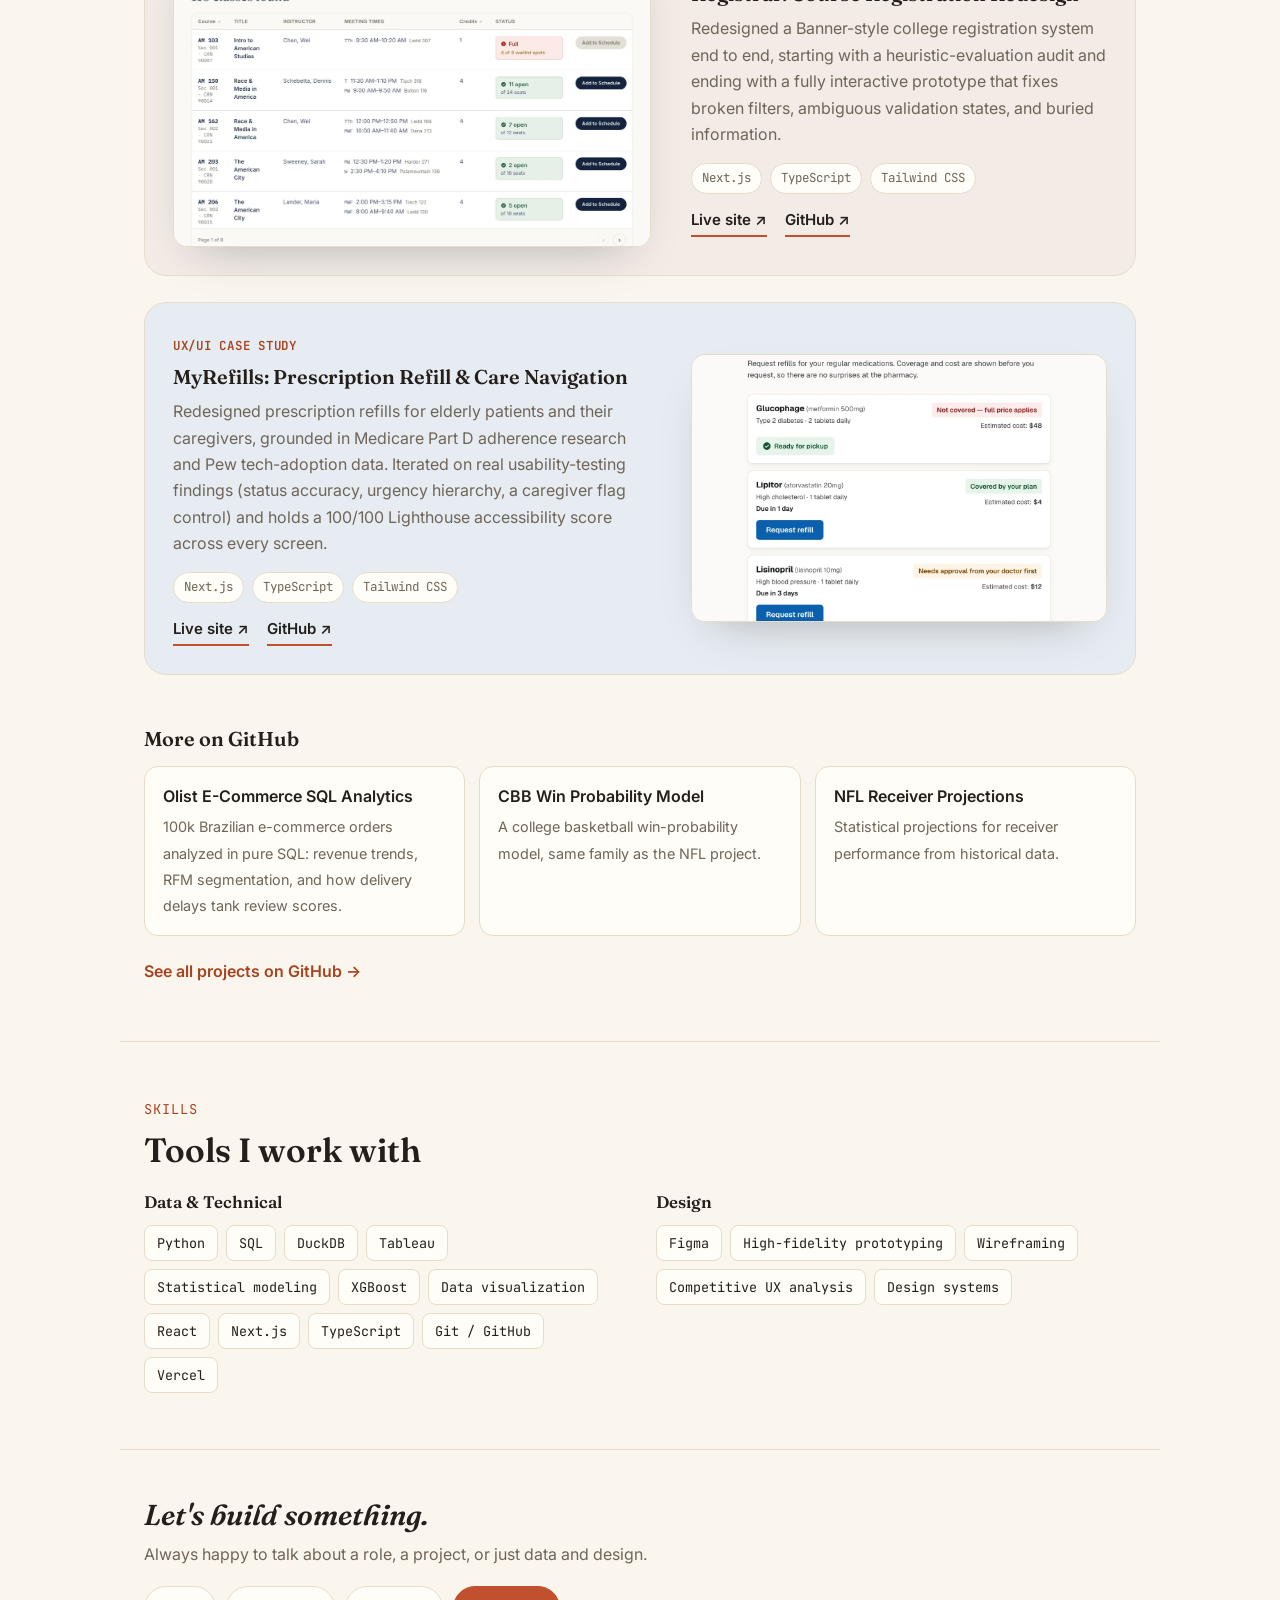
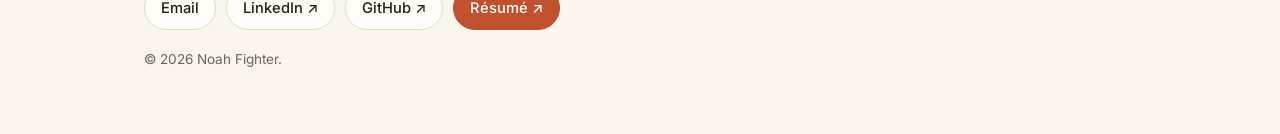
==== commit 9afb2b06: "Lead with data: split projects into Data and UX/UI, feature two new data projects Adds NFL Position " ====
--- a/index.html
+++ b/index.html
@@ -3,21 +3,21 @@
 <head>
 <meta charset="utf-8" />
 <meta name="viewport" content="width=device-width, initial-scale=1" />
-<title>Noah Fighter: UX/UI Design &amp; Data-Driven Insights</title>
-<meta name="description" content="Noah Fighter, a UX/UI designer and data-driven problem solver. Skidmore CS student building products and analytics that turn data into business insight." />
+<title>Noah Fighter: Data Analytics &amp; UX/UI Design</title>
+<meta name="description" content="Noah Fighter, a data-focused problem solver with a UX/UI design background. Skidmore CS student building analyses, models, and products that turn data into business insight." />
 
 <link rel="icon" type="image/svg+xml" href="favicon.svg">
 <meta name="theme-color" content="#faf6ee" media="(prefers-color-scheme: light)">
 <meta name="theme-color" content="#1c1712" media="(prefers-color-scheme: dark)">
 
 <meta property="og:type" content="website">
-<meta property="og:title" content="Noah Fighter: UX/UI Design & Data-Driven Insights">
-<meta property="og:description" content="UX/UI designer and data-driven problem solver. Skidmore CS student building products and analytics that turn data into business insight.">
+<meta property="og:title" content="Noah Fighter: Data Analytics & UX/UI Design">
+<meta property="og:description" content="Data-focused problem solver with a UX/UI design background. Skidmore CS student building analyses, models, and products that turn data into business insight.">
 <meta property="og:url" content="https://noahfighter883.github.io/">
 <meta property="og:image" content="https://noahfighter883.github.io/assets/headshot.jpg">
 <meta name="twitter:card" content="summary">
-<meta name="twitter:title" content="Noah Fighter: UX/UI Design & Data-Driven Insights">
-<meta name="twitter:description" content="UX/UI designer and data-driven problem solver. Skidmore CS student building products and analytics that turn data into business insight.">
+<meta name="twitter:title" content="Noah Fighter: Data Analytics & UX/UI Design">
+<meta name="twitter:description" content="Data-focused problem solver with a UX/UI design background. Skidmore CS student building analyses, models, and products that turn data into business insight.">
 <meta name="twitter:image" content="https://noahfighter883.github.io/assets/headshot.jpg">
 
 <link rel="preconnect" href="https://fonts.googleapis.com">
@@ -52,14 +52,14 @@
       </div>
       <div class="hero-heading">
         <h1>Hey, I'm Noah.</h1>
-        <p class="tagline">UX/UI Designer &amp; Data-Driven Problem Solver</p>
+        <p class="tagline">Data Analytics &amp; UX/UI Design</p>
       </div>
     </div>
     <p class="lead">
-      I'm a Senior Computer Science student who works on both sides of a product: the design and the data behind
-      it. I design interfaces in Figma and prototype them in React and Next.js, then dig into the numbers with
-      Python and SQL to see what's actually working. I don't just hand off a mockup. I understand what it takes
-      to build it.
+      I'm a Senior Computer Science student who turns messy data into decisions. I work in SQL and Python to find
+      what's actually driving a result, from NFL salary-cap spending to subscription churn, then present it
+      clearly through dashboards and interactive reports. I also design and build interfaces in Figma, React, and
+      Next.js, so the insight doesn't stay buried in a notebook.
     </p>
     <div class="chips">
       <a class="chip" href="mailto:noahfighter@skidmore.edu">Email</a>
@@ -71,14 +71,15 @@
 
   <section id="about" class="wrap section">
     <span class="section-eyebrow">About</span>
-    <h2>Design instincts, backed by data</h2>
+    <h2>Data-driven, with a designer's eye</h2>
     <p class="section-lead">
       I'm a Senior Computer Science major (minoring in Math and Economics) at Skidmore College, currently studying
-      abroad in Barcelona. I got into UX/UI because I like fixing things that technically work but are frustrating
-      to use. I got into data because I wanted proof that a fix actually worked. During my internship in Barcelona,
-      I've combined UX/UI design work with market and competitive analysis, using data-driven insights to inform
-      product decisions in a cross-cultural team. That's the kind of work I want to keep doing: UI/UX, product
-      design, and data-driven roles.
+      abroad in Barcelona. I'm drawn to data because I like having proof: what's really driving a result, and
+      whether a change actually worked. I got into UX/UI because I like fixing things that technically work but are
+      frustrating to use, and that background helps me present analysis in a way people actually use. During my
+      internship in Barcelona, I've combined UX/UI design work with market and competitive analysis, using
+      data-driven insights to inform product decisions in a cross-cultural team. That's the kind of work I want to
+      keep doing, with data-centered roles as my main focus.
     </p>
   </section>
 
@@ -106,133 +107,179 @@
   <section id="projects" class="wrap section">
     <span class="section-eyebrow">Projects</span>
     <h2>My recent work</h2>
-    <p class="section-lead">A mix of UX/UI case studies and data-driven products. Some are about designing a better flow, others are about digging an insight out of a messy dataset.</p>
-
-    <article class="project-card project-obodysseys">
-      <div class="project-media">
-        <img src="assets/projects/obodysseys.webp" alt="OB1 Odysseys landing page hero reading 'Save the Planet with Data' over a composite image of wildfire and glacial collapse" />
-      </div>
-      <div class="project-info">
-        <span class="project-tag">Web Design + Data Storytelling</span>
-        <h3>OB1 Odysseys: Save the Planet with Data</h3>
-        <p>Designed and built the site for OB1 Odysseys, which turns eco-tourism travel into short-form PSAs, each backed by a full data-driven case published alongside it. The flagship case tracks 25 years of wildfire data along the Pacific Crest Trail: mega-fires are now roughly 3.4 times more frequent than a decade ago. Evidence carries the weight, not rhetoric.</p>
-        <div class="tech-tags">
-          <span>Next.js</span><span>TypeScript</span><span>Recharts</span>
-        </div>
-        <div class="project-links">
-          <a href="https://www.ob1odysseys.com" target="_blank" rel="noopener">Live site ↗</a>
-          <a href="https://github.com/noahfighter883/ob1-odysseys" target="_blank" rel="noopener">GitHub ↗</a>
-        </div>
-      </div>
-    </article>
-
-    <article class="project-card project-registrar">
-      <div class="project-media">
-        <img src="assets/projects/registrar.webp" alt="Registrar course search results table showing course listings, meeting times, and seat availability" loading="lazy" />
-      </div>
-      <div class="project-info">
-        <span class="project-tag">UX/UI Case Study</span>
-        <h3>Registrar: Course Registration Redesign</h3>
-        <p>Redesigned a Banner-style college registration system end to end, starting with a heuristic-evaluation audit and ending with a fully interactive prototype that fixes broken filters, ambiguous validation states, and buried information.</p>
-        <div class="tech-tags">
-          <span>Next.js</span><span>TypeScript</span><span>Tailwind CSS</span>
-        </div>
-        <div class="project-links">
-          <a href="https://registrar-ux-redesign.vercel.app" target="_blank" rel="noopener">Live site ↗</a>
-          <a href="https://github.com/noahfighter883/registrar-ux-redesign" target="_blank" rel="noopener">GitHub ↗</a>
-        </div>
-      </div>
-    </article>
-
-    <article class="project-card project-dynastyevaluator">
-      <div class="project-media">
-        <img src="assets/projects/dynastyevaluator.webp" alt="DynastyEvaluator dashboard showing the league power rankings page, with all 12 teams ranked by dynasty value and a QB, RB, WR, TE position breakdown" loading="lazy" />
-      </div>
-      <div class="project-info">
-        <span class="project-tag">Product Design + Data</span>
-        <h3>DynastyEvaluator</h3>
-        <p>A dynasty fantasy football dashboard that answers the question every league eventually asks: if we re-drafted today, who would actually be good? Plug in a Sleeper league and it ranks all 12 teams by dynasty value, redraft value, or projected points, position by position.</p>
-        <div class="tech-tags">
-          <span>React</span><span>TypeScript</span><span>Python (serverless)</span>
-        </div>
-        <div class="project-links">
-          <a href="https://dynasty-fantasy-football-dashboard.vercel.app" target="_blank" rel="noopener">Live site ↗</a>
-          <a href="https://github.com/noahfighter883/DynastyFantasyFootballDashboard" target="_blank" rel="noopener">GitHub ↗</a>
-        </div>
-      </div>
-    </article>
-
-    <article class="project-card project-nflwinprob">
-      <div class="project-media">
-        <img src="assets/projects/nflwinprob.webp" alt="Win probability replay chart showing a dramatic NFL comeback game" loading="lazy" />
-      </div>
-      <div class="project-info">
-        <span class="project-tag">Data Science + Visualization</span>
-        <h3>NFL Win Probability Model</h3>
-        <p>An XGBoost model trained from scratch on 166k plays of NFL data (0.845 AUC), paired with an interactive React replay of five of the most dramatic games in recent seasons. It turns a technical ML pipeline into a story anyone can follow.</p>
-        <div class="tech-tags">
-          <span>Python</span><span>XGBoost</span><span>React</span>
-        </div>
-        <div class="project-links">
-          <a href="https://nfl-win-probability.vercel.app" target="_blank" rel="noopener">Live site ↗</a>
-          <a href="https://github.com/noahfighter883/nfl-win-probability" target="_blank" rel="noopener">GitHub ↗</a>
-        </div>
-      </div>
-    </article>
-
-    <article class="project-card project-myrefills">
-      <div class="project-media">
-        <img src="assets/projects/myrefills.webp" alt="MyRefills refill medications screen, showing prescriptions sorted by urgency with coverage badges and a request-refill flow" loading="lazy" />
-      </div>
-      <div class="project-info">
-        <span class="project-tag">UX/UI Case Study</span>
-        <h3>MyRefills: Prescription Refill &amp; Care Navigation</h3>
-        <p>Redesigned prescription refills for elderly patients and their caregivers, grounded in Medicare Part D adherence research and Pew tech-adoption data. Iterated on real usability-testing findings (status accuracy, urgency hierarchy, a caregiver flag control) and holds a 100/100 Lighthouse accessibility score across every screen.</p>
-        <div class="tech-tags">
-          <span>Next.js</span><span>TypeScript</span><span>Tailwind CSS</span>
-        </div>
-        <div class="project-links">
-          <a href="https://prescription-refill-ux.vercel.app" target="_blank" rel="noopener">Live site ↗</a>
-          <a href="https://github.com/noahfighter883/prescription-refill-ux" target="_blank" rel="noopener">GitHub ↗</a>
-        </div>
-      </div>
-    </article>
-
-    <article class="project-card project-lineboard">
-      <div class="project-media">
-        <img src="assets/projects/lineboard.webp" alt="Line Board interface comparing Vegas player props against fantasy football draft ADP" loading="lazy" />
-      </div>
-      <div class="project-info">
-        <span class="project-tag">Data Insight Product</span>
-        <h3>Line Board</h3>
-        <p>Finds mispriced fantasy football players by comparing two independent markets, Vegas season-long props and fantasy draft ADP, and surfaces the gap between them as a ranked, position-by-position board.</p>
-        <div class="tech-tags">
-          <span>JavaScript</span><span>Data Analysis</span>
-        </div>
-        <div class="project-links">
-          <a href="https://line-board-ten.vercel.app" target="_blank" rel="noopener">Live site ↗</a>
-          <a href="https://github.com/noahfighter883/LineBoard" target="_blank" rel="noopener">GitHub ↗</a>
-        </div>
-      </div>
-    </article>
-
-    <article class="project-card project-devpathreport">
-      <div class="project-media">
-        <img src="assets/projects/devpathreport.webp" alt="Interactive report screen showing findings from the Stack Overflow Developer Survey" loading="lazy" />
-      </div>
-      <div class="project-info">
-        <span class="project-tag">Data Storytelling</span>
-        <h3>What Actually Pays Off in a Developer Career</h3>
-        <p>An interactive breakdown of the 2025 Stack Overflow Developer Survey (49,191 respondents), built around three findings that go beyond the usual "AI is changing everything" takes, like how the degree premium shrinks but never disappears.</p>
-        <div class="tech-tags">
-          <span>JavaScript</span><span>Data Visualization</span>
-        </div>
-        <div class="project-links">
-          <a href="https://dev-path-report.vercel.app" target="_blank" rel="noopener">Live site ↗</a>
-          <a href="https://github.com/noahfighter883/dev-path-report" target="_blank" rel="noopener">GitHub ↗</a>
-        </div>
-      </div>
-    </article>
+    <p class="section-lead">Mostly data work, from statistical models and SQL analytics to interactive reports, plus a couple of UX/UI case studies. Some dig an insight out of a messy dataset, others redesign a flow that technically works but frustrates people.</p>
+
+    <div class="project-group" id="data-projects">
+      <h3 class="group-title">Data projects</h3>
+      <p class="group-note">Modeling, SQL analytics, and interactive reports built to answer a specific question.</p>
+
+      <article class="project-card project-nflpositionvalue">
+        <div class="project-media">
+          <img src="assets/projects/nflpositionvalue.webp" alt="Forest plot of NFL salary-cap spending by position against point differential, with quarterback highlighted at +0.26 points per game" />
+        </div>
+        <div class="project-info">
+          <div class="project-kicker"><span class="project-badge">Featured</span><span class="project-tag">Statistical Analysis + Dashboard</span></div>
+          <h3>NFL Position Value: Which Positions Are Worth Paying For?</h3>
+          <p>How does salary-cap spending by position relate to team success? Across 416 team-seasons (2013 to 2025), quarterback spending has the clearest payoff, about +0.26 points per game for each point of cap share, while tight end spending fails a placebo test and looks like noise. Comes with an interactive dashboard and a written case study of the method and its limits.</p>
+          <div class="tech-tags">
+            <span>Python</span><span>Statistical Modeling</span><span>Data Visualization</span>
+          </div>
+          <div class="project-links">
+            <a href="https://nfl-position-value.vercel.app" target="_blank" rel="noopener">Live site ↗</a>
+            <a href="https://github.com/noahfighter883/nfl-position-value" target="_blank" rel="noopener">GitHub ↗</a>
+          </div>
+        </div>
+      </article>
+
+      <article class="project-card project-telcochurn">
+        <div class="project-media">
+          <img src="assets/projects/telcochurn.webp" alt="Telco churn dashboard showing churn rate, MRR lost to churn, churn by tenure, and projected annual revenue at risk by customer segment" loading="lazy" />
+        </div>
+        <div class="project-info">
+          <div class="project-kicker"><span class="project-badge">Featured</span><span class="project-tag">SQL Analytics + Dashboard</span></div>
+          <h3>Telco Churn &amp; Revenue at Risk</h3>
+          <p>Answers the question a retention team actually has: which customers are churning, and how much recurring revenue is at stake? A DuckDB SQL pipeline with data-quality checks and significance tests finds one segment (month-to-month, fiber optic, electronic check) churning at 60% with $330,812 a year at risk, over 3x any other. A retention scenario shows a campaign breaks even if it saves just 8% of those customers.</p>
+          <div class="tech-tags">
+            <span>SQL</span><span>Python</span><span>Tableau</span>
+          </div>
+          <div class="project-links">
+            <a href="https://public.tableau.com/app/profile/noah.fighter/viz/TelcoChurnRevenueatRisk/Dashboard1" target="_blank" rel="noopener">Live dashboard ↗</a>
+            <a href="https://github.com/noahfighter883/telco-churn-revenue-analysis" target="_blank" rel="noopener">GitHub ↗</a>
+          </div>
+        </div>
+      </article>
+
+      <article class="project-card project-nflwinprob">
+        <div class="project-media">
+          <img src="assets/projects/nflwinprob.webp" alt="Win probability replay chart showing a dramatic NFL comeback game" loading="lazy" />
+        </div>
+        <div class="project-info">
+          <span class="project-tag">Data Science + Visualization</span>
+          <h3>NFL Win Probability Model</h3>
+          <p>An XGBoost model trained from scratch on 166k plays of NFL data (0.845 AUC), paired with an interactive React replay of five of the most dramatic games in recent seasons. It turns a technical ML pipeline into a story anyone can follow.</p>
+          <div class="tech-tags">
+            <span>Python</span><span>XGBoost</span><span>React</span>
+          </div>
+          <div class="project-links">
+            <a href="https://nfl-win-probability.vercel.app" target="_blank" rel="noopener">Live site ↗</a>
+            <a href="https://github.com/noahfighter883/nfl-win-probability" target="_blank" rel="noopener">GitHub ↗</a>
+          </div>
+        </div>
+      </article>
+
+      <article class="project-card project-lineboard">
+        <div class="project-media">
+          <img src="assets/projects/lineboard.webp" alt="Line Board interface comparing Vegas player props against fantasy football draft ADP" loading="lazy" />
+        </div>
+        <div class="project-info">
+          <span class="project-tag">Data Insight Product</span>
+          <h3>Line Board</h3>
+          <p>Finds mispriced fantasy football players by comparing two independent markets, Vegas season-long props and fantasy draft ADP, and surfaces the gap between them as a ranked, position-by-position board.</p>
+          <div class="tech-tags">
+            <span>JavaScript</span><span>Data Analysis</span>
+          </div>
+          <div class="project-links">
+            <a href="https://line-board-ten.vercel.app" target="_blank" rel="noopener">Live site ↗</a>
+            <a href="https://github.com/noahfighter883/LineBoard" target="_blank" rel="noopener">GitHub ↗</a>
+          </div>
+        </div>
+      </article>
+
+      <article class="project-card project-devpathreport">
+        <div class="project-media">
+          <img src="assets/projects/devpathreport.webp" alt="Interactive report screen showing findings from the Stack Overflow Developer Survey" loading="lazy" />
+        </div>
+        <div class="project-info">
+          <span class="project-tag">Data Storytelling</span>
+          <h3>What Actually Pays Off in a Developer Career</h3>
+          <p>An interactive breakdown of the 2025 Stack Overflow Developer Survey (49,191 respondents), built around three findings that go beyond the usual "AI is changing everything" takes, like how the degree premium shrinks but never disappears.</p>
+          <div class="tech-tags">
+            <span>JavaScript</span><span>Data Visualization</span>
+          </div>
+          <div class="project-links">
+            <a href="https://dev-path-report.vercel.app" target="_blank" rel="noopener">Live site ↗</a>
+            <a href="https://github.com/noahfighter883/dev-path-report" target="_blank" rel="noopener">GitHub ↗</a>
+          </div>
+        </div>
+      </article>
+
+      <article class="project-card project-dynastyevaluator">
+        <div class="project-media">
+          <img src="assets/projects/dynastyevaluator.webp" alt="DynastyEvaluator dashboard showing the league power rankings page, with all 12 teams ranked by dynasty value and a QB, RB, WR, TE position breakdown" loading="lazy" />
+        </div>
+        <div class="project-info">
+          <span class="project-tag">Product Design + Data</span>
+          <h3>DynastyEvaluator</h3>
+          <p>A dynasty fantasy football dashboard that answers the question every league eventually asks: if we re-drafted today, who would actually be good? Plug in a Sleeper league and it ranks all 12 teams by dynasty value, redraft value, or projected points, position by position.</p>
+          <div class="tech-tags">
+            <span>React</span><span>TypeScript</span><span>Python (serverless)</span>
+          </div>
+          <div class="project-links">
+            <a href="https://dynasty-fantasy-football-dashboard.vercel.app" target="_blank" rel="noopener">Live site ↗</a>
+            <a href="https://github.com/noahfighter883/DynastyFantasyFootballDashboard" target="_blank" rel="noopener">GitHub ↗</a>
+          </div>
+        </div>
+      </article>
+
+      <article class="project-card project-obodysseys">
+        <div class="project-media">
+          <img src="assets/projects/obodysseys.webp" alt="OB1 Odysseys landing page hero reading 'Save the Planet with Data' over a composite image of wildfire and glacial collapse" loading="lazy" />
+        </div>
+        <div class="project-info">
+          <span class="project-tag">Web Design + Data Storytelling</span>
+          <h3>OB1 Odysseys: Save the Planet with Data</h3>
+          <p>Designed and built the site for OB1 Odysseys, which turns eco-tourism travel into short-form PSAs, each backed by a full data-driven case published alongside it. The flagship case tracks 25 years of wildfire data along the Pacific Crest Trail: mega-fires are now roughly 3.4 times more frequent than a decade ago. Evidence carries the weight, not rhetoric.</p>
+          <div class="tech-tags">
+            <span>Next.js</span><span>TypeScript</span><span>Recharts</span>
+          </div>
+          <div class="project-links">
+            <a href="https://www.ob1odysseys.com" target="_blank" rel="noopener">Live site ↗</a>
+            <a href="https://github.com/noahfighter883/ob1-odysseys" target="_blank" rel="noopener">GitHub ↗</a>
+          </div>
+        </div>
+      </article>
+    </div>
+
+    <div class="project-group" id="uxui-projects">
+      <h3 class="group-title">UX/UI projects</h3>
+      <p class="group-note">Research-driven redesigns, from heuristic audit to working prototype.</p>
+
+      <article class="project-card project-registrar">
+        <div class="project-media">
+          <img src="assets/projects/registrar.webp" alt="Registrar course search results table showing course listings, meeting times, and seat availability" loading="lazy" />
+        </div>
+        <div class="project-info">
+          <span class="project-tag">UX/UI Case Study</span>
+          <h3>Registrar: Course Registration Redesign</h3>
+          <p>Redesigned a Banner-style college registration system end to end, starting with a heuristic-evaluation audit and ending with a fully interactive prototype that fixes broken filters, ambiguous validation states, and buried information.</p>
+          <div class="tech-tags">
+            <span>Next.js</span><span>TypeScript</span><span>Tailwind CSS</span>
+          </div>
+          <div class="project-links">
+            <a href="https://registrar-ux-redesign.vercel.app" target="_blank" rel="noopener">Live site ↗</a>
+            <a href="https://github.com/noahfighter883/registrar-ux-redesign" target="_blank" rel="noopener">GitHub ↗</a>
+          </div>
+        </div>
+      </article>
+
+      <article class="project-card project-myrefills">
+        <div class="project-media">
+          <img src="assets/projects/myrefills.webp" alt="MyRefills refill medications screen, showing prescriptions sorted by urgency with coverage badges and a request-refill flow" loading="lazy" />
+        </div>
+        <div class="project-info">
+          <span class="project-tag">UX/UI Case Study</span>
+          <h3>MyRefills: Prescription Refill &amp; Care Navigation</h3>
+          <p>Redesigned prescription refills for elderly patients and their caregivers, grounded in Medicare Part D adherence research and Pew tech-adoption data. Iterated on real usability-testing findings (status accuracy, urgency hierarchy, a caregiver flag control) and holds a 100/100 Lighthouse accessibility score across every screen.</p>
+          <div class="tech-tags">
+            <span>Next.js</span><span>TypeScript</span><span>Tailwind CSS</span>
+          </div>
+          <div class="project-links">
+            <a href="https://prescription-refill-ux.vercel.app" target="_blank" rel="noopener">Live site ↗</a>
+            <a href="https://github.com/noahfighter883/prescription-refill-ux" target="_blank" rel="noopener">GitHub ↗</a>
+          </div>
+        </div>
+      </article>
+    </div>
 
     <div class="more-projects">
       <h3>More on GitHub</h3>
@@ -259,19 +306,20 @@
     <h2>Tools I work with</h2>
     <div class="skills-grid">
       <div>
+        <h3>Data &amp; Technical</h3>
+        <div class="tags">
+          <span>Python</span><span>SQL</span><span>DuckDB</span><span>Tableau</span>
+          <span>Statistical modeling</span><span>XGBoost</span><span>Data visualization</span>
+          <span>React</span><span>Next.js</span><span>TypeScript</span><span>Git / GitHub</span><span>Vercel</span>
+        </div>
+      </div>
+      <div>
         <h3>Design</h3>
         <div class="tags">
           <span>Figma</span><span>High-fidelity prototyping</span><span>Wireframing</span>
           <span>Competitive UX analysis</span><span>Design systems</span>
         </div>
       </div>
-      <div>
-        <h3>Technical</h3>
-        <div class="tags">
-          <span>React</span><span>Next.js</span><span>TypeScript</span><span>Python</span>
-          <span>SQL</span><span>Git / GitHub</span><span>Vercel</span>
-        </div>
-      </div>
     </div>
   </section>
 
@@ -279,7 +327,7 @@
 
 <footer class="site-footer wrap">
   <h3 class="footer-cta">Let's build something.</h3>
-  <p class="footer-note">Always happy to talk about a role, a project, or just design and data.</p>
+  <p class="footer-note">Always happy to talk about a role, a project, or just data and design.</p>
   <div class="chips">
     <a class="chip" href="mailto:noahfighter@skidmore.edu">Email</a>
     <a class="chip" href="https://www.linkedin.com/in/noah-fighter-b62130341" target="_blank" rel="noopener">LinkedIn ↗</a>
--- a/styles.css
+++ b/styles.css
@@ -11,13 +11,15 @@
   --accent-ink: #ffffff;
   /* Project-card tints, one per project, pulled from each screenshot's own
      accent color rather than an arbitrary repeating cycle. */
-  --tint-registrar: #e6eaf2;
+  --tint-registrar: #f2ebe6;
   --tint-dynastyevaluator: #e8e6f2;
   --tint-nflwinprob: #f2ede6;
   --tint-lineboard: #e6f2ef;
   --tint-devpathreport: #e6eff2;
   --tint-myrefills: #e6ecf2;
   --tint-obodysseys: #e6f2e8;
+  --tint-nflpositionvalue: #e6f2ea;
+  --tint-telcochurn: #e6ecf2;
   --shadow: 0 20px 45px -25px rgba(36, 31, 26, 0.35);
   --shadow-lift: 0 28px 55px -22px rgba(36, 31, 26, 0.4);
   --radius-lg: 22px;
@@ -42,13 +44,15 @@
   --accent: #e2733f;
   --accent-text: #e2733f;
   --accent-ink: #1c1712;
-  --tint-registrar: #1b202d;
+  --tint-registrar: #2d231b;
   --tint-dynastyevaluator: #1d1b2d;
   --tint-nflwinprob: #2d261b;
   --tint-lineboard: #1b2d28;
   --tint-devpathreport: #1b292d;
   --tint-myrefills: #1b242d;
   --tint-obodysseys: #1b2d1d;
+  --tint-nflpositionvalue: #1b2d22;
+  --tint-telcochurn: #1b242d;
   --shadow: 0 20px 45px -20px rgba(0, 0, 0, 0.55);
   --shadow-lift: 0 28px 55px -18px rgba(0, 0, 0, 0.6);
 }
@@ -64,13 +68,15 @@
     --accent: #e2733f;
     --accent-text: #e2733f;
     --accent-ink: #1c1712;
-    --tint-registrar: #1b202d;
+    --tint-registrar: #2d231b;
     --tint-dynastyevaluator: #1d1b2d;
     --tint-nflwinprob: #2d261b;
     --tint-lineboard: #1b2d28;
     --tint-devpathreport: #1b292d;
     --tint-myrefills: #1b242d;
     --tint-obodysseys: #1b2d1d;
+    --tint-nflpositionvalue: #1b2d22;
+    --tint-telcochurn: #1b242d;
     --shadow: 0 20px 45px -20px rgba(0, 0, 0, 0.55);
   --shadow-lift: 0 28px 55px -18px rgba(0, 0, 0, 0.6);
   }
@@ -382,8 +388,45 @@
 .project-lineboard { background: var(--tint-lineboard); }
 .project-devpathreport { background: var(--tint-devpathreport); }
 .project-obodysseys { background: var(--tint-obodysseys); }
+.project-nflpositionvalue { background: var(--tint-nflpositionvalue); }
+.project-telcochurn { background: var(--tint-telcochurn); }
+
+.project-group + .project-group { margin-top: 64px; }
+
+.group-title {
+  font-style: italic;
+  font-size: clamp(1.35rem, 2.6vw, 1.7rem);
+  margin-top: 40px;
+}
+
+.project-group + .project-group .group-title { margin-top: 0; }
+
+.group-note {
+  color: var(--muted);
+  margin: 6px 0 0;
+  max-width: 62ch;
+}
 
 .project-card:nth-of-type(even) .project-media { order: 2; }
+
+.project-kicker {
+  display: flex;
+  flex-wrap: wrap;
+  align-items: center;
+  gap: 8px 10px;
+}
+
+.project-badge {
+  font-family: var(--font-mono);
+  font-size: 0.72rem;
+  text-transform: uppercase;
+  letter-spacing: 0.06em;
+  font-weight: 600;
+  padding: 3px 10px;
+  border-radius: 999px;
+  background: var(--accent);
+  color: var(--accent-ink);
+}
 
 .project-media {
   border-radius: var(--radius-md);
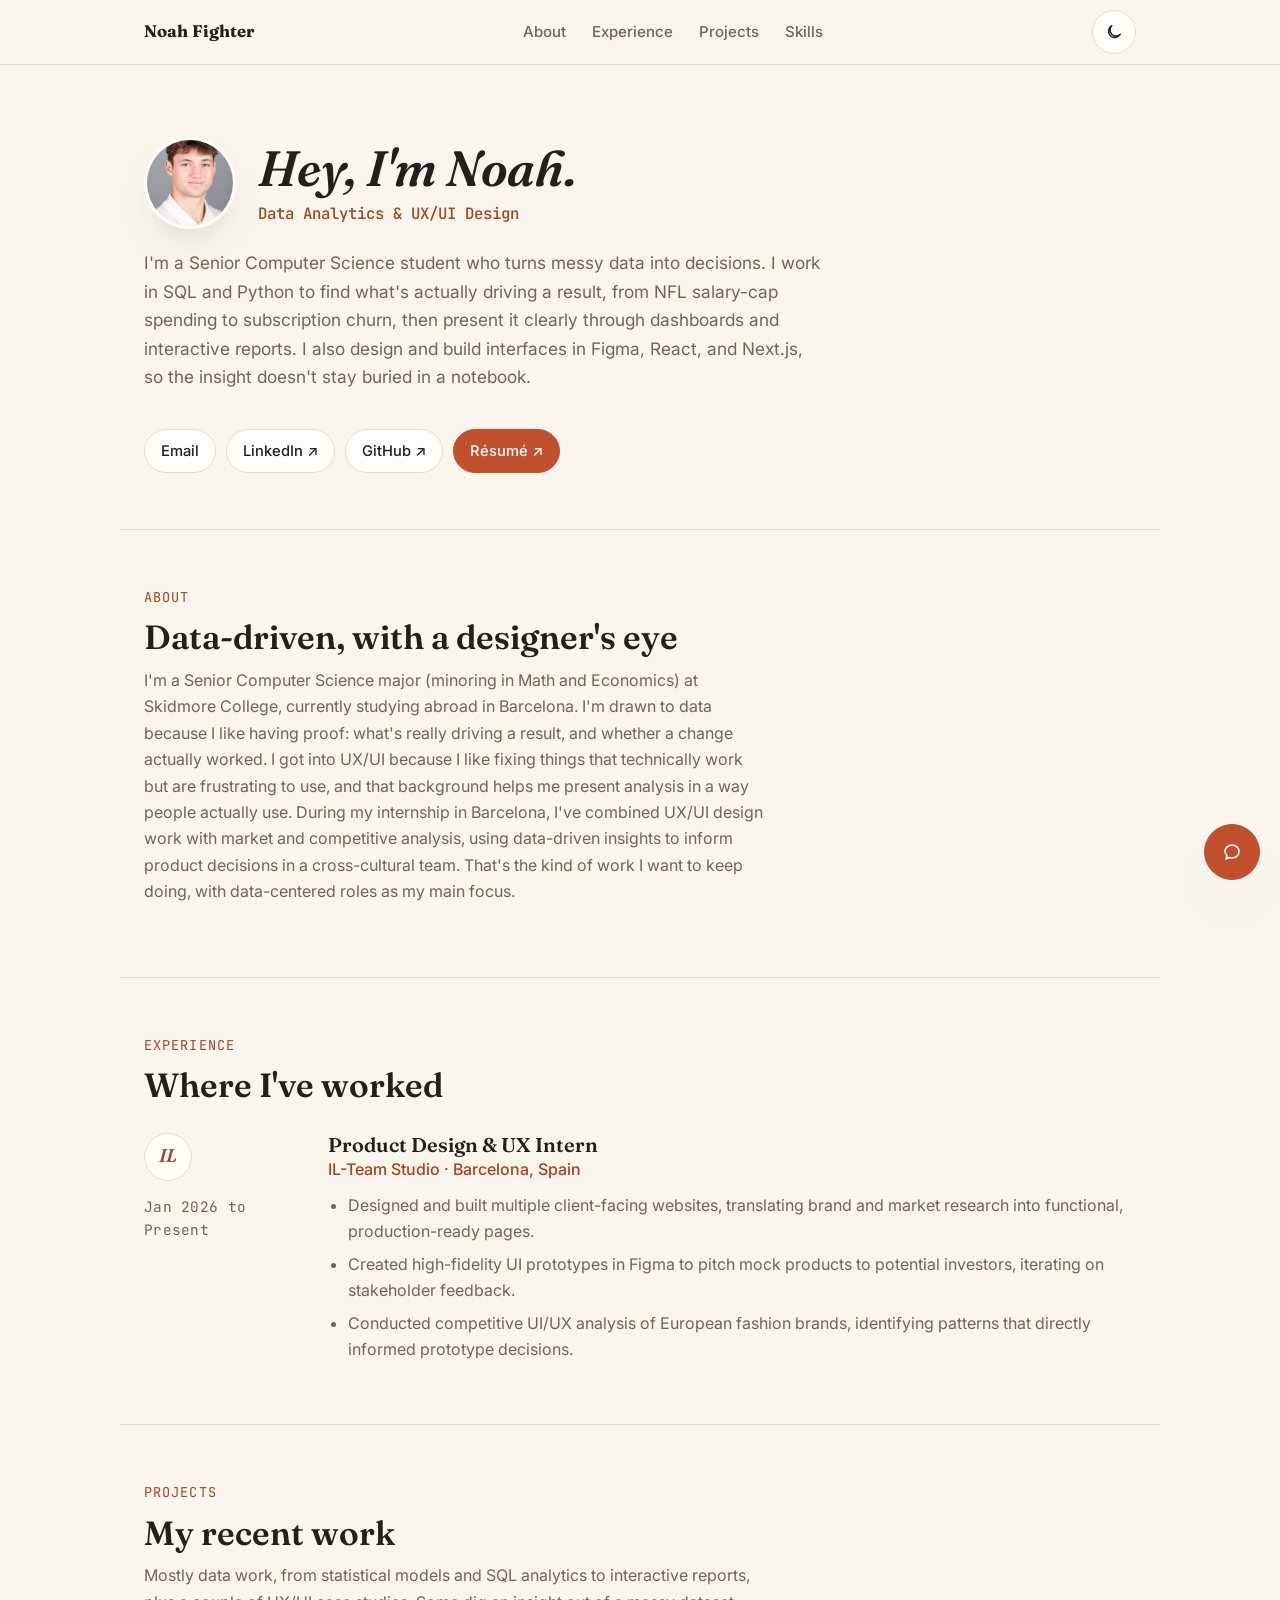
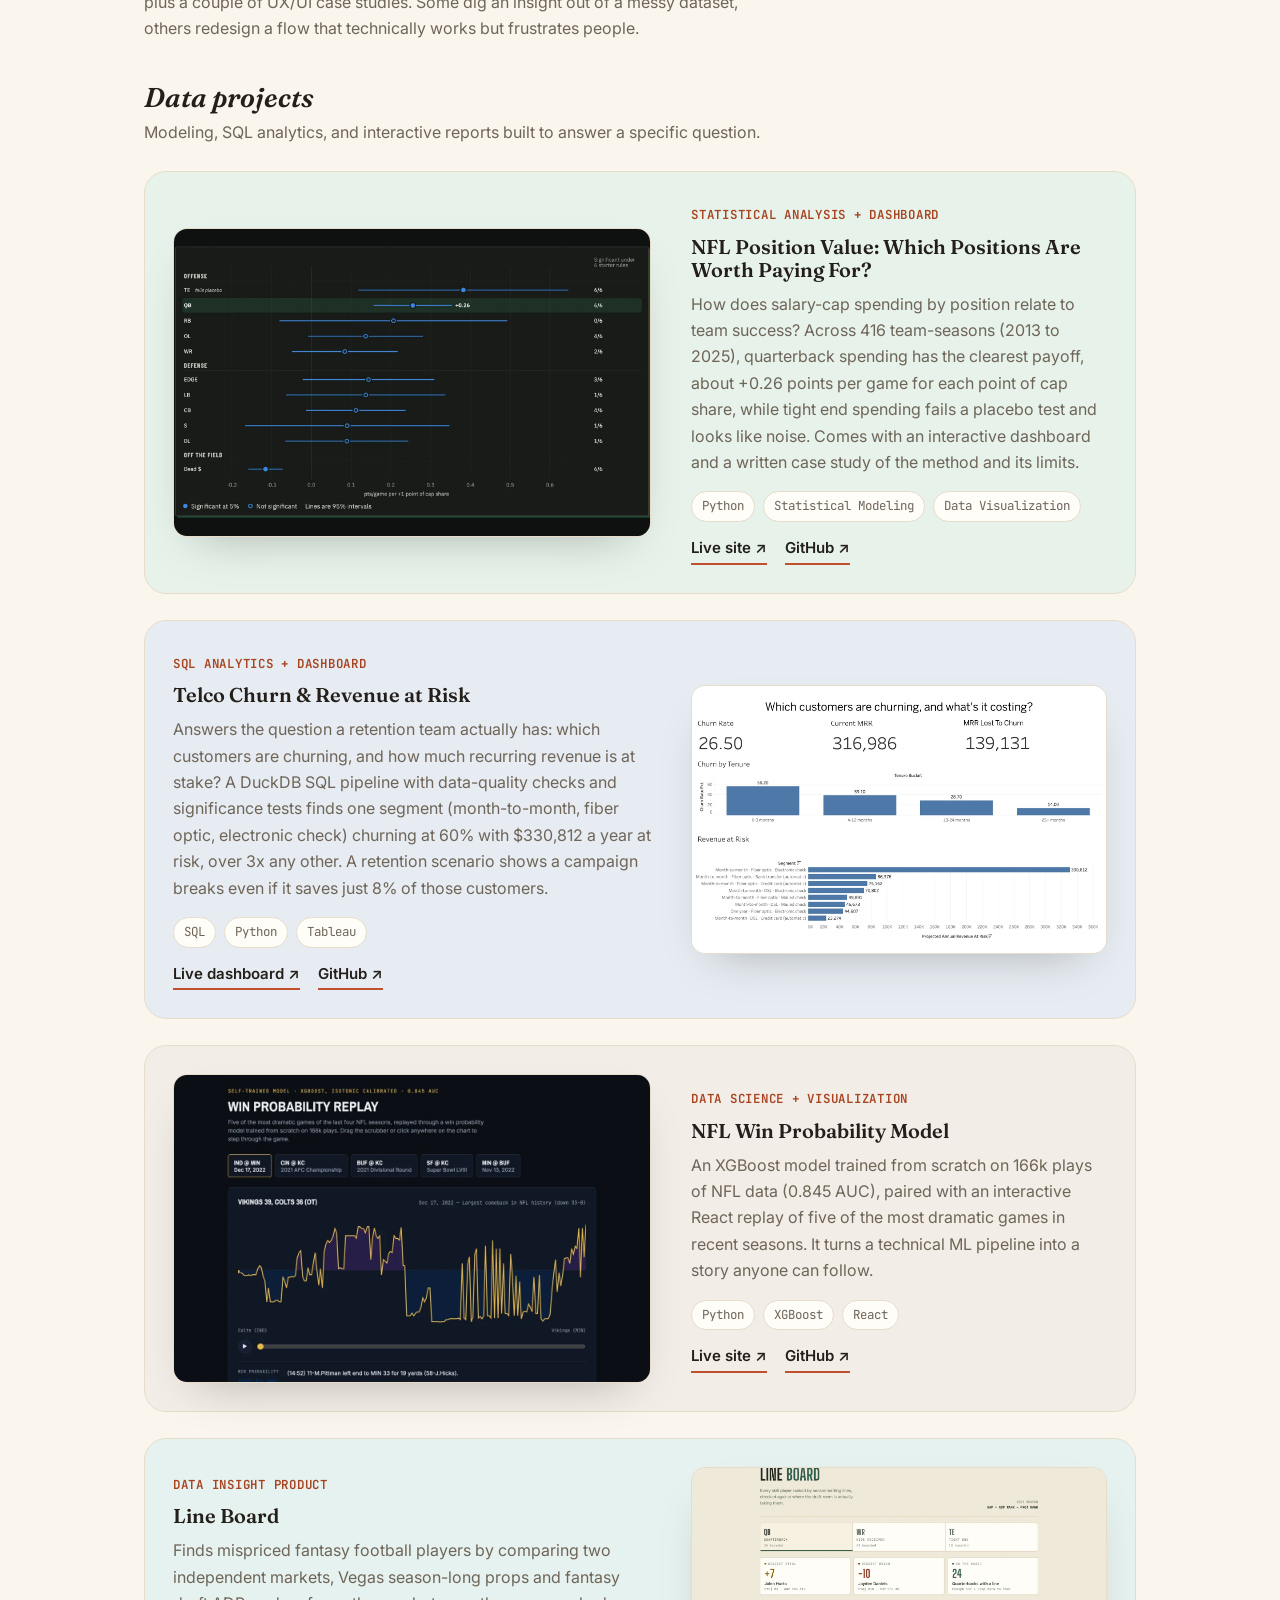
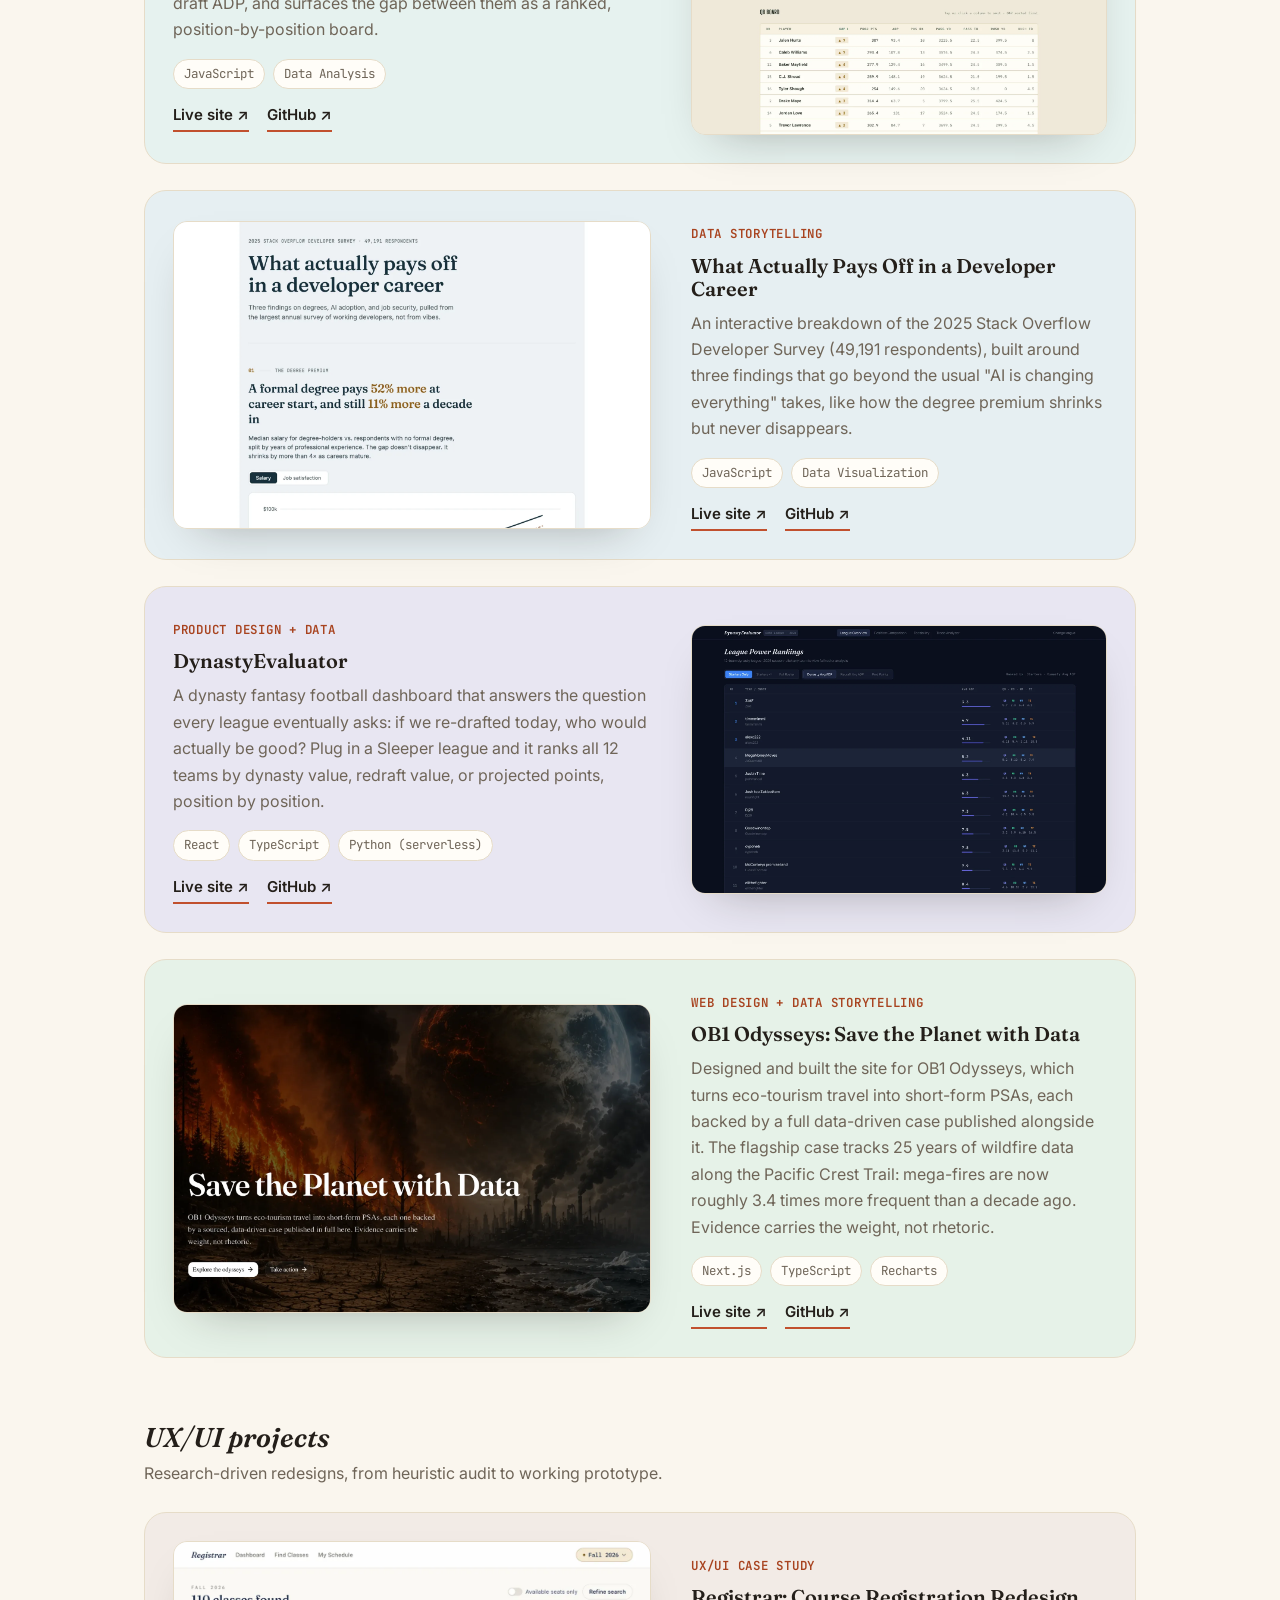
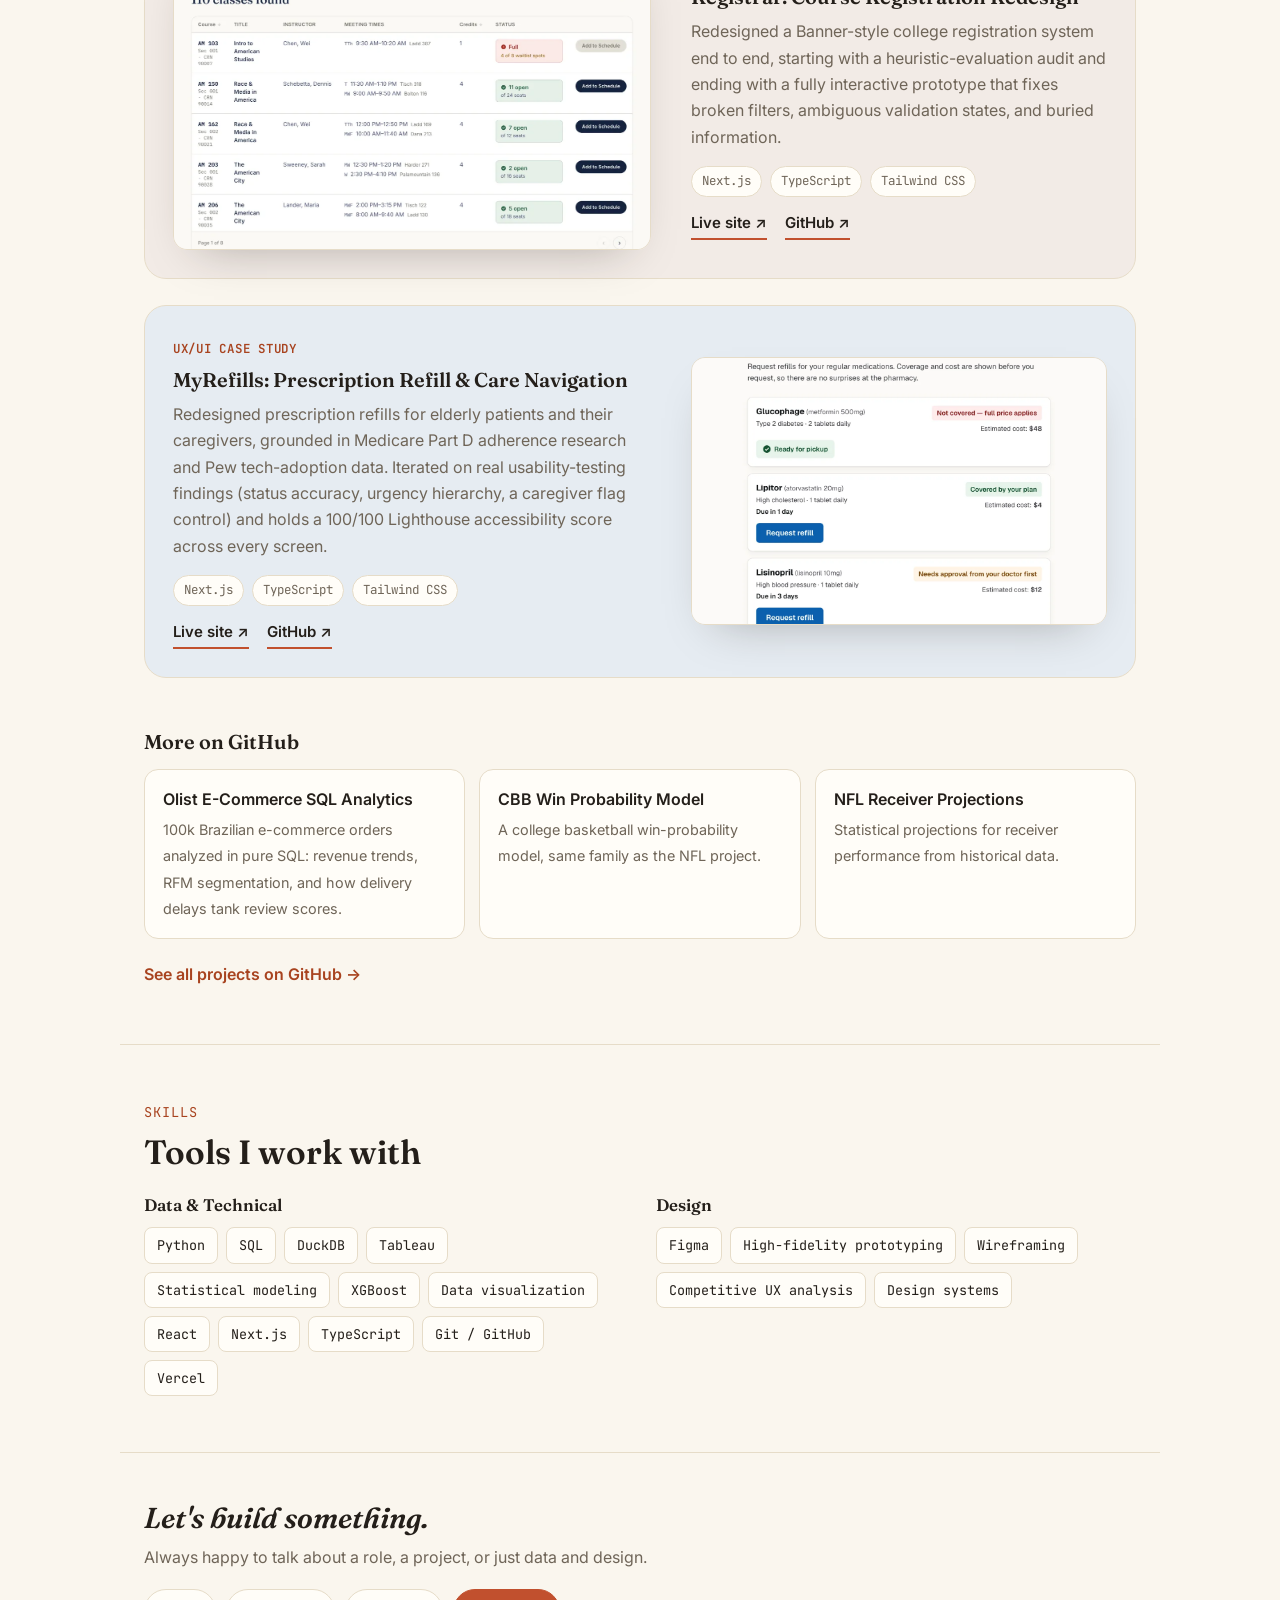
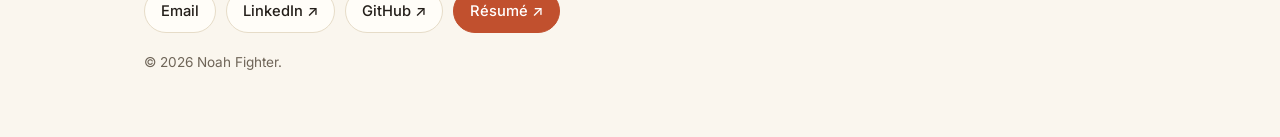
==== commit b535e035: "Remove Featured badges from the two lead data projects They stay first in the Data projects group; t" ====
--- a/index.html
+++ b/index.html
@@ -118,7 +118,7 @@
           <img src="assets/projects/nflpositionvalue.webp" alt="Forest plot of NFL salary-cap spending by position against point differential, with quarterback highlighted at +0.26 points per game" />
         </div>
         <div class="project-info">
-          <div class="project-kicker"><span class="project-badge">Featured</span><span class="project-tag">Statistical Analysis + Dashboard</span></div>
+          <span class="project-tag">Statistical Analysis + Dashboard</span>
           <h3>NFL Position Value: Which Positions Are Worth Paying For?</h3>
           <p>How does salary-cap spending by position relate to team success? Across 416 team-seasons (2013 to 2025), quarterback spending has the clearest payoff, about +0.26 points per game for each point of cap share, while tight end spending fails a placebo test and looks like noise. Comes with an interactive dashboard and a written case study of the method and its limits.</p>
           <div class="tech-tags">
@@ -136,7 +136,7 @@
           <img src="assets/projects/telcochurn.webp" alt="Telco churn dashboard showing churn rate, MRR lost to churn, churn by tenure, and projected annual revenue at risk by customer segment" loading="lazy" />
         </div>
         <div class="project-info">
-          <div class="project-kicker"><span class="project-badge">Featured</span><span class="project-tag">SQL Analytics + Dashboard</span></div>
+          <span class="project-tag">SQL Analytics + Dashboard</span>
           <h3>Telco Churn &amp; Revenue at Risk</h3>
           <p>Answers the question a retention team actually has: which customers are churning, and how much recurring revenue is at stake? A DuckDB SQL pipeline with data-quality checks and significance tests finds one segment (month-to-month, fiber optic, electronic check) churning at 60% with $330,812 a year at risk, over 3x any other. A retention scenario shows a campaign breaks even if it saves just 8% of those customers.</p>
           <div class="tech-tags">
--- a/styles.css
+++ b/styles.css
@@ -409,25 +409,6 @@
 
 .project-card:nth-of-type(even) .project-media { order: 2; }
 
-.project-kicker {
-  display: flex;
-  flex-wrap: wrap;
-  align-items: center;
-  gap: 8px 10px;
-}
-
-.project-badge {
-  font-family: var(--font-mono);
-  font-size: 0.72rem;
-  text-transform: uppercase;
-  letter-spacing: 0.06em;
-  font-weight: 600;
-  padding: 3px 10px;
-  border-radius: 999px;
-  background: var(--accent);
-  color: var(--accent-ink);
-}
-
 .project-media {
   border-radius: var(--radius-md);
   overflow: hidden;
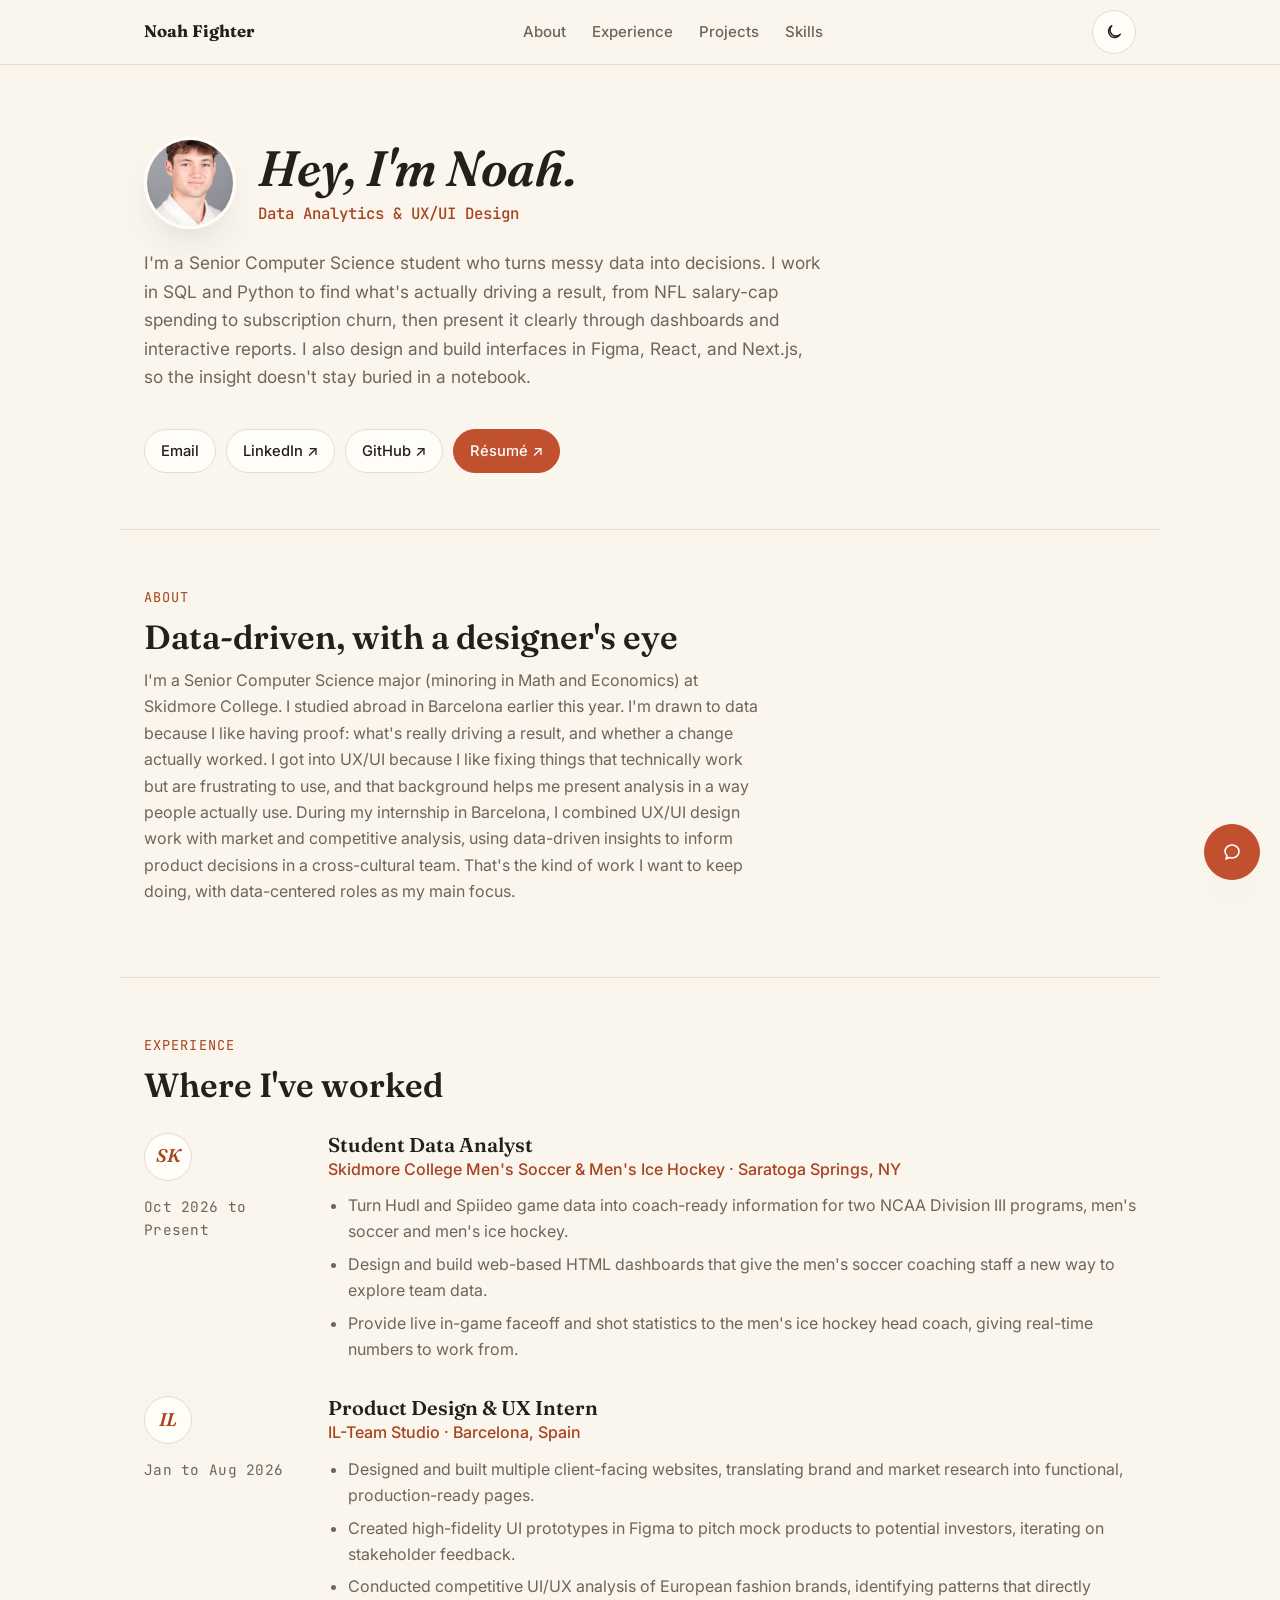
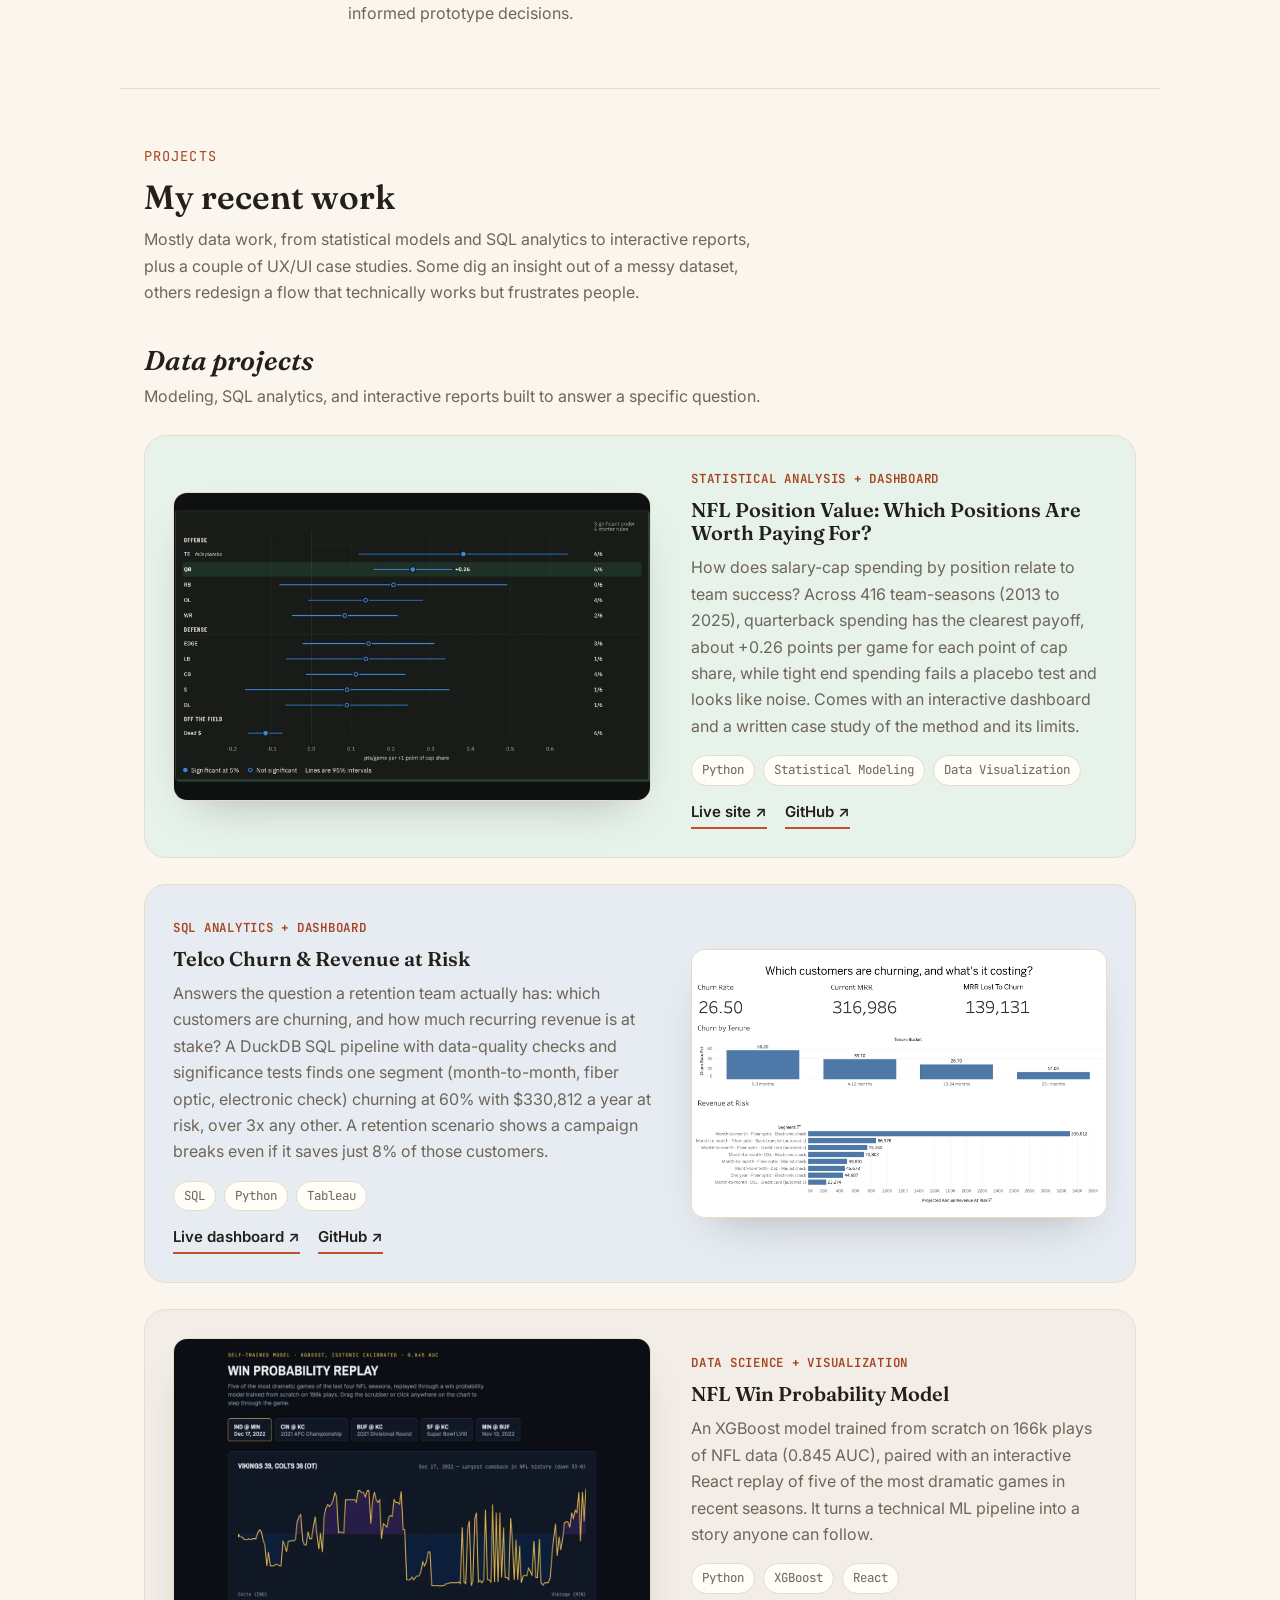
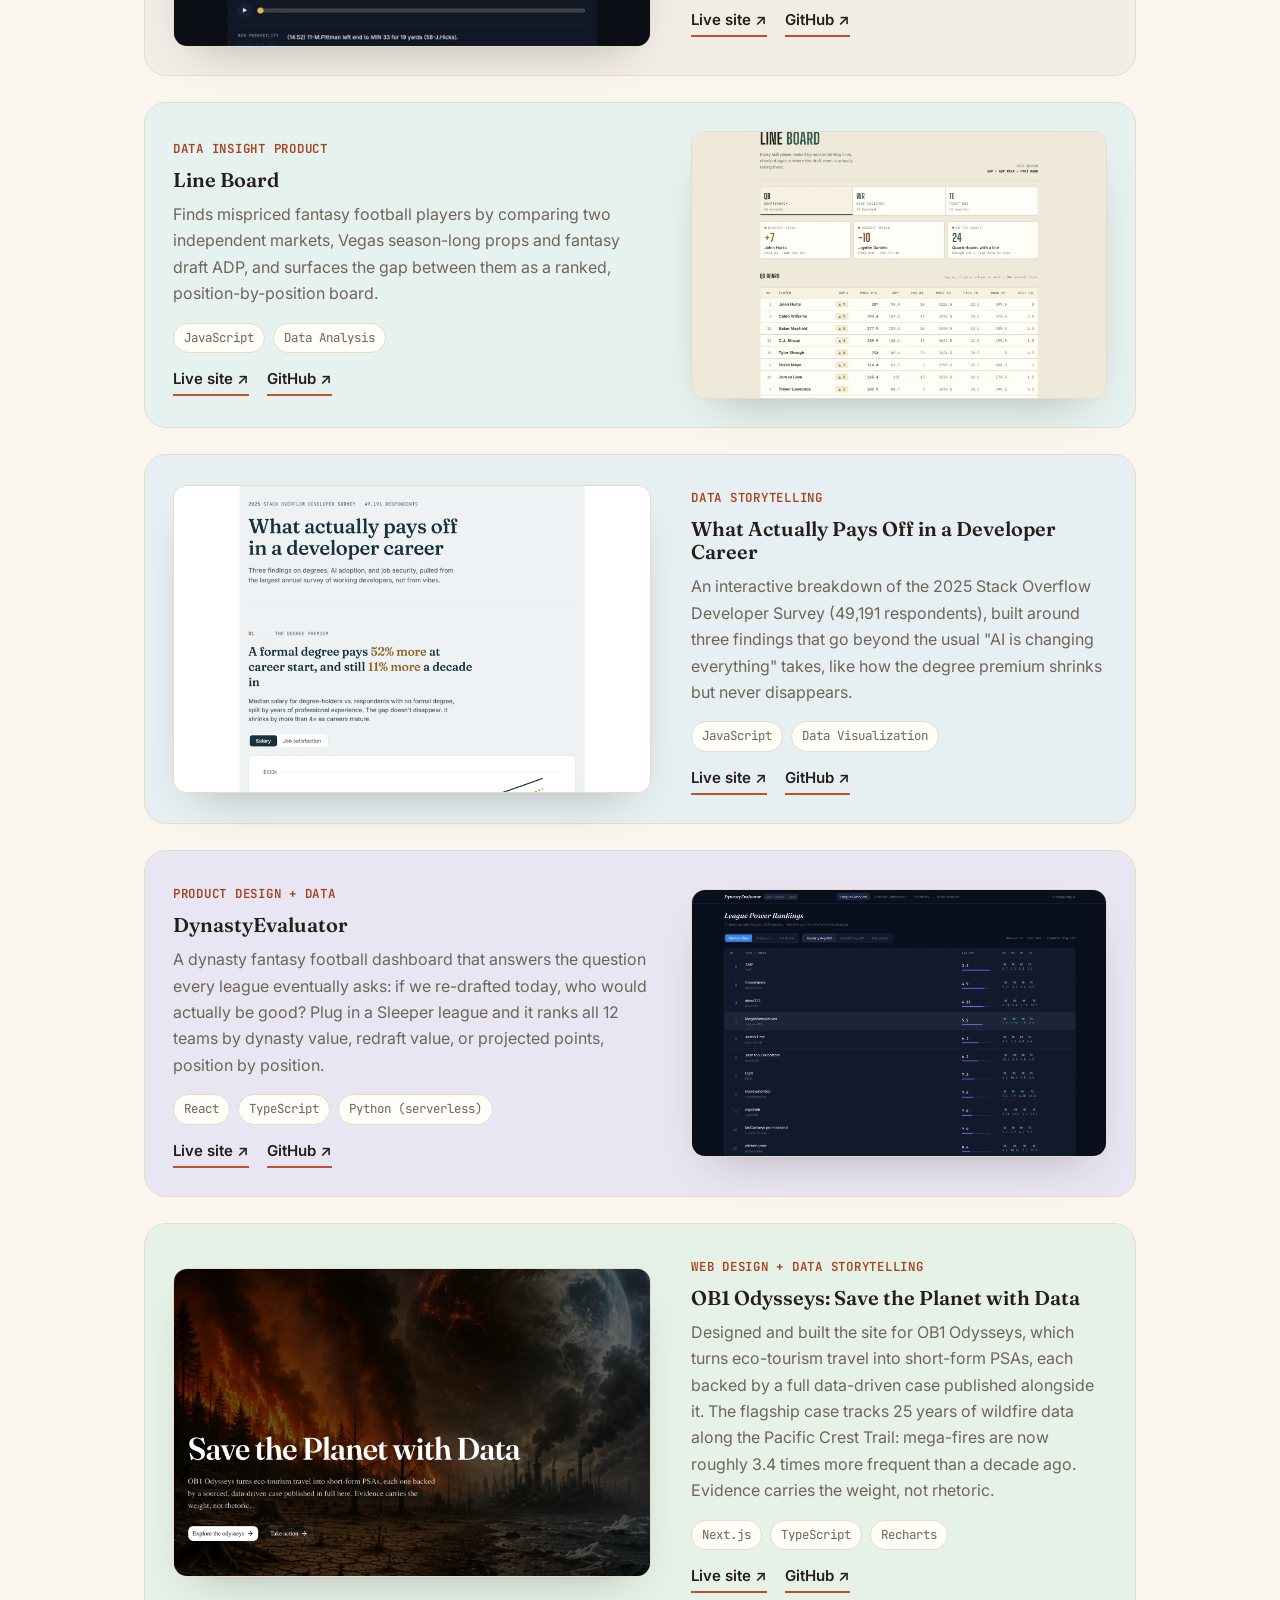
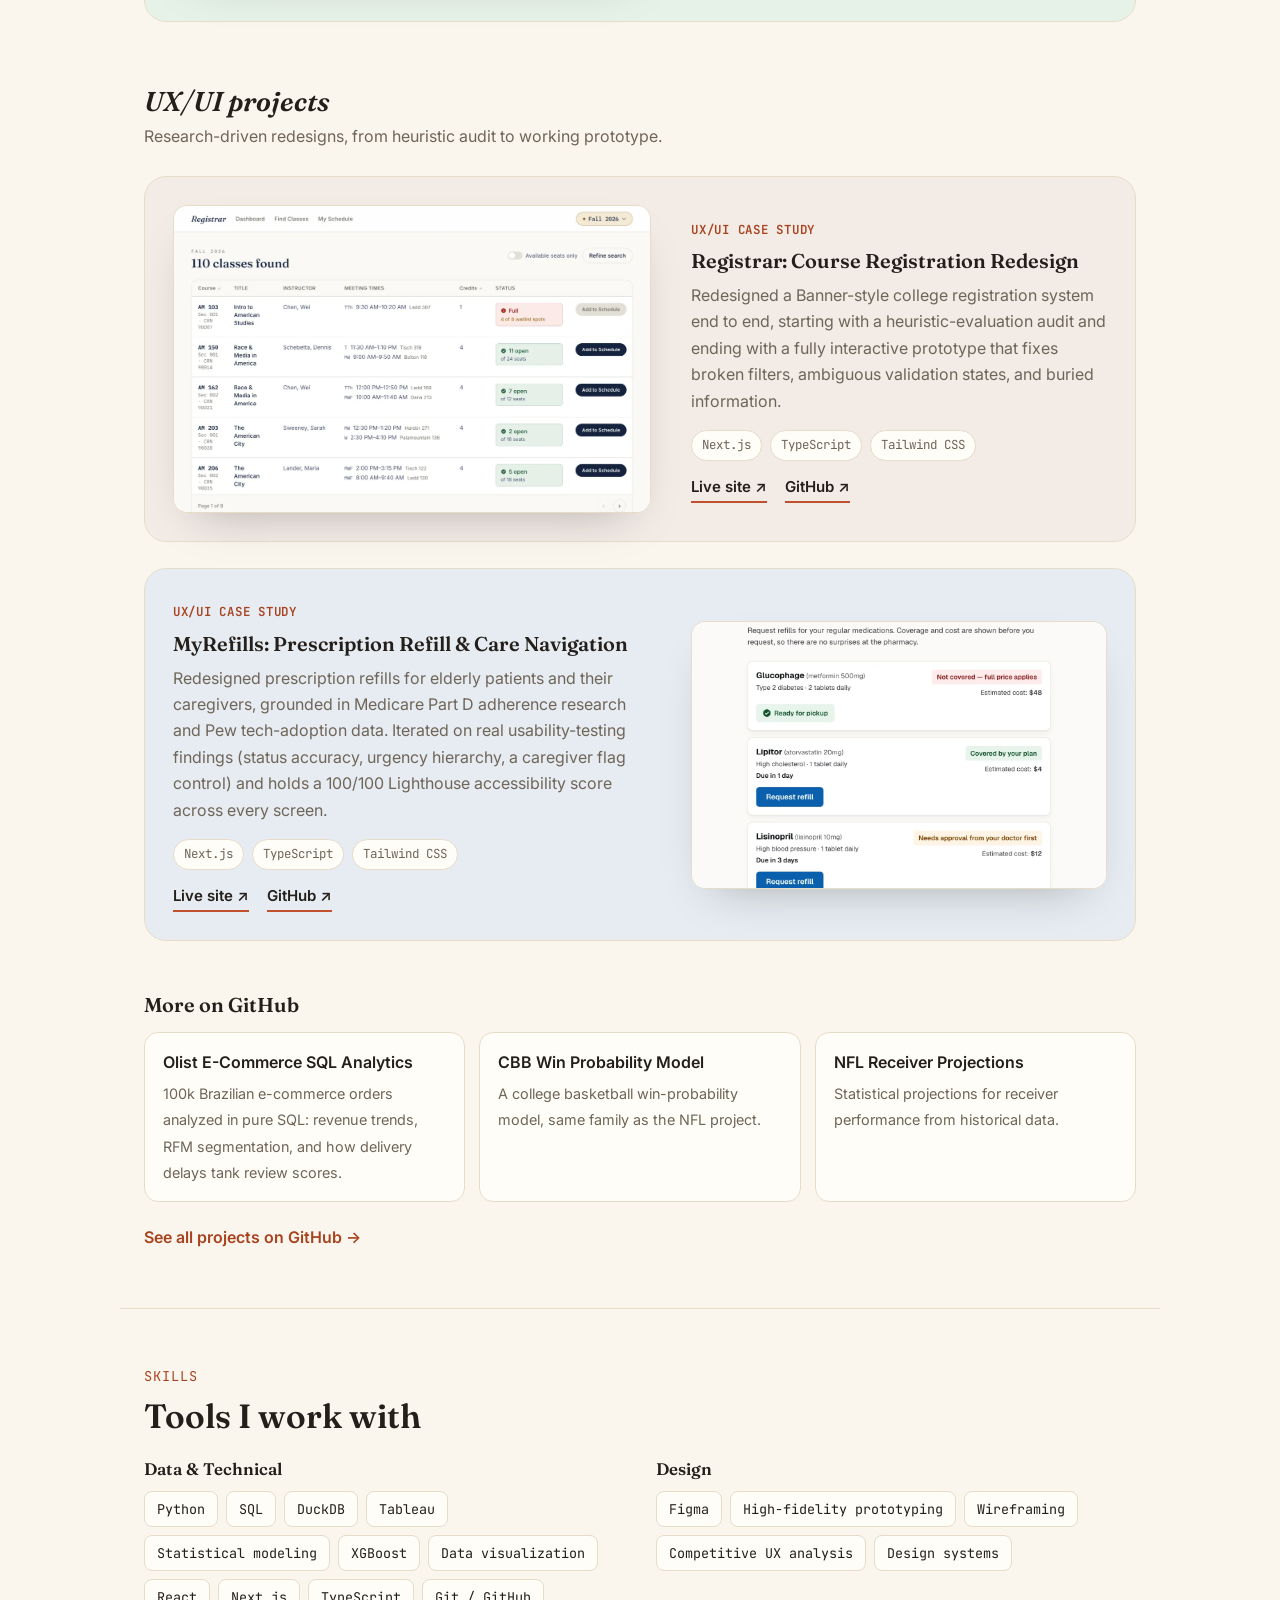
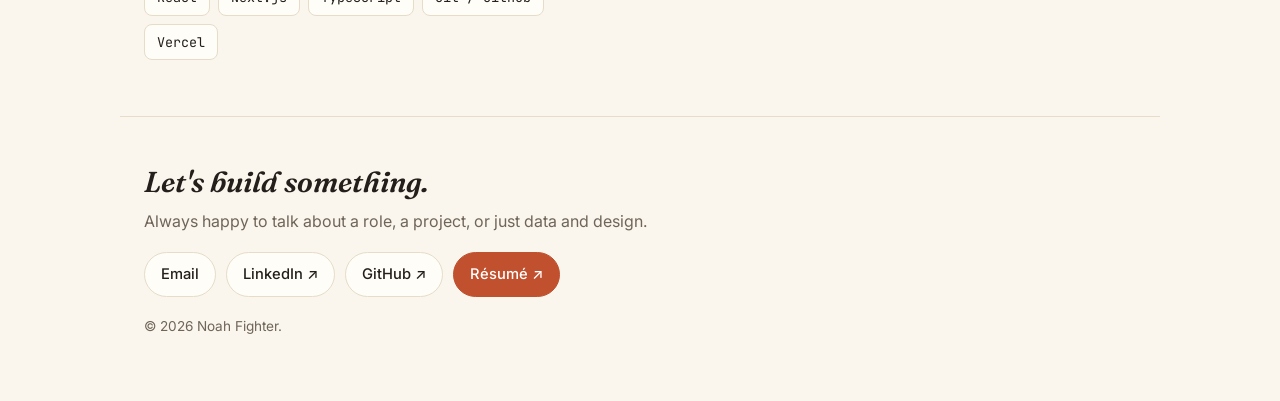
==== commit b33fa16e: "Add Skidmore data analyst role and update Barcelona wording Adds the Student Data Analyst role (Oct " ====
--- a/index.html
+++ b/index.html
@@ -73,11 +73,11 @@
     <span class="section-eyebrow">About</span>
     <h2>Data-driven, with a designer's eye</h2>
     <p class="section-lead">
-      I'm a Senior Computer Science major (minoring in Math and Economics) at Skidmore College, currently studying
-      abroad in Barcelona. I'm drawn to data because I like having proof: what's really driving a result, and
+      I'm a Senior Computer Science major (minoring in Math and Economics) at Skidmore College. I studied abroad in
+      Barcelona earlier this year. I'm drawn to data because I like having proof: what's really driving a result, and
       whether a change actually worked. I got into UX/UI because I like fixing things that technically work but are
       frustrating to use, and that background helps me present analysis in a way people actually use. During my
-      internship in Barcelona, I've combined UX/UI design work with market and competitive analysis, using
+      internship in Barcelona, I combined UX/UI design work with market and competitive analysis, using
       data-driven insights to inform product decisions in a cross-cultural team. That's the kind of work I want to
       keep doing, with data-centered roles as my main focus.
     </p>
@@ -89,8 +89,24 @@
 
     <div class="timeline-item">
       <div class="timeline-marker">
+        <div class="timeline-badge" aria-hidden="true">SK</div>
+        <div class="timeline-date mono">Oct 2026 to Present</div>
+      </div>
+      <div class="timeline-content">
+        <h3>Student Data Analyst</h3>
+        <div class="timeline-org">Skidmore College Men's Soccer &amp; Men's Ice Hockey · Saratoga Springs, NY</div>
+        <ul>
+          <li>Turn Hudl and Spiideo game data into coach-ready information for two NCAA Division III programs, men's soccer and men's ice hockey.</li>
+          <li>Design and build web-based HTML dashboards that give the men's soccer coaching staff a new way to explore team data.</li>
+          <li>Provide live in-game faceoff and shot statistics to the men's ice hockey head coach, giving real-time numbers to work from.</li>
+        </ul>
+      </div>
+    </div>
+
+    <div class="timeline-item">
+      <div class="timeline-marker">
         <div class="timeline-badge" aria-hidden="true">IL</div>
-        <div class="timeline-date mono">Jan 2026 to Present</div>
+        <div class="timeline-date mono">Jan to Aug 2026</div>
       </div>
       <div class="timeline-content">
         <h3>Product Design &amp; UX Intern</h3>
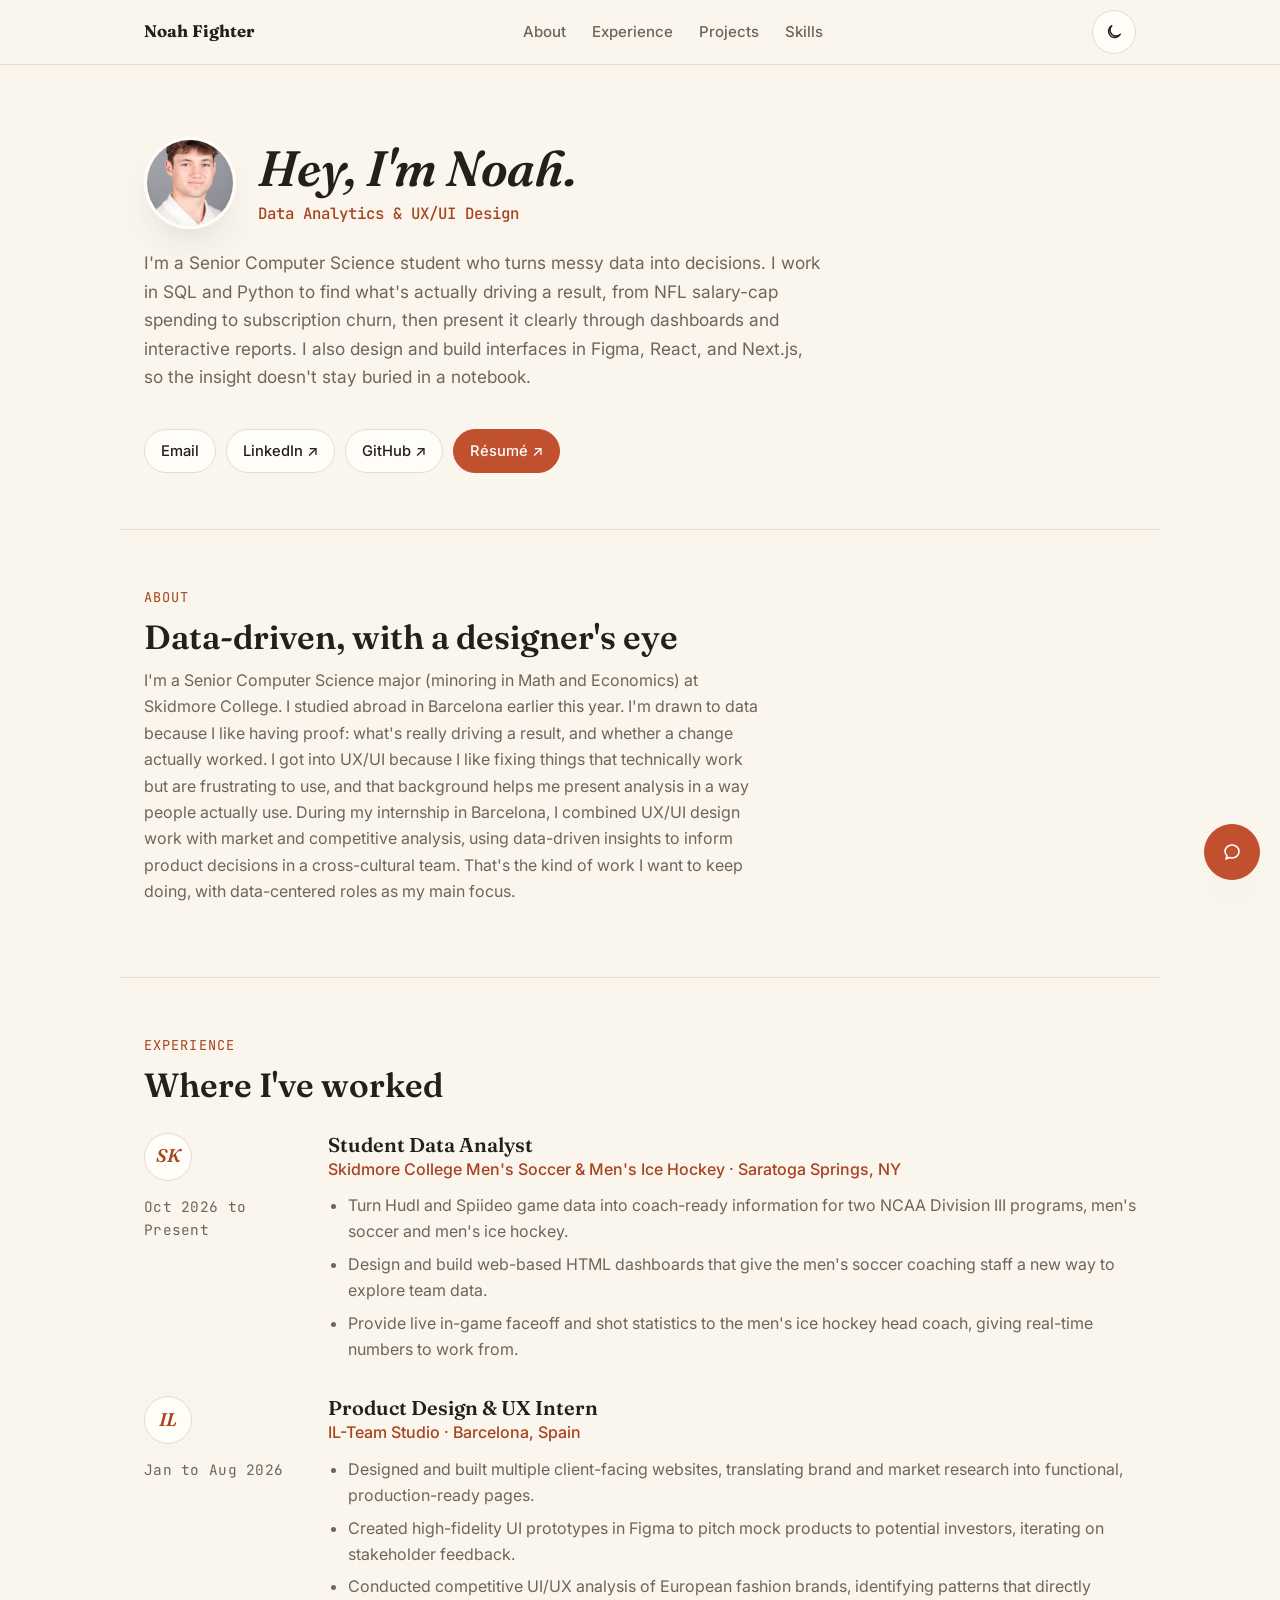
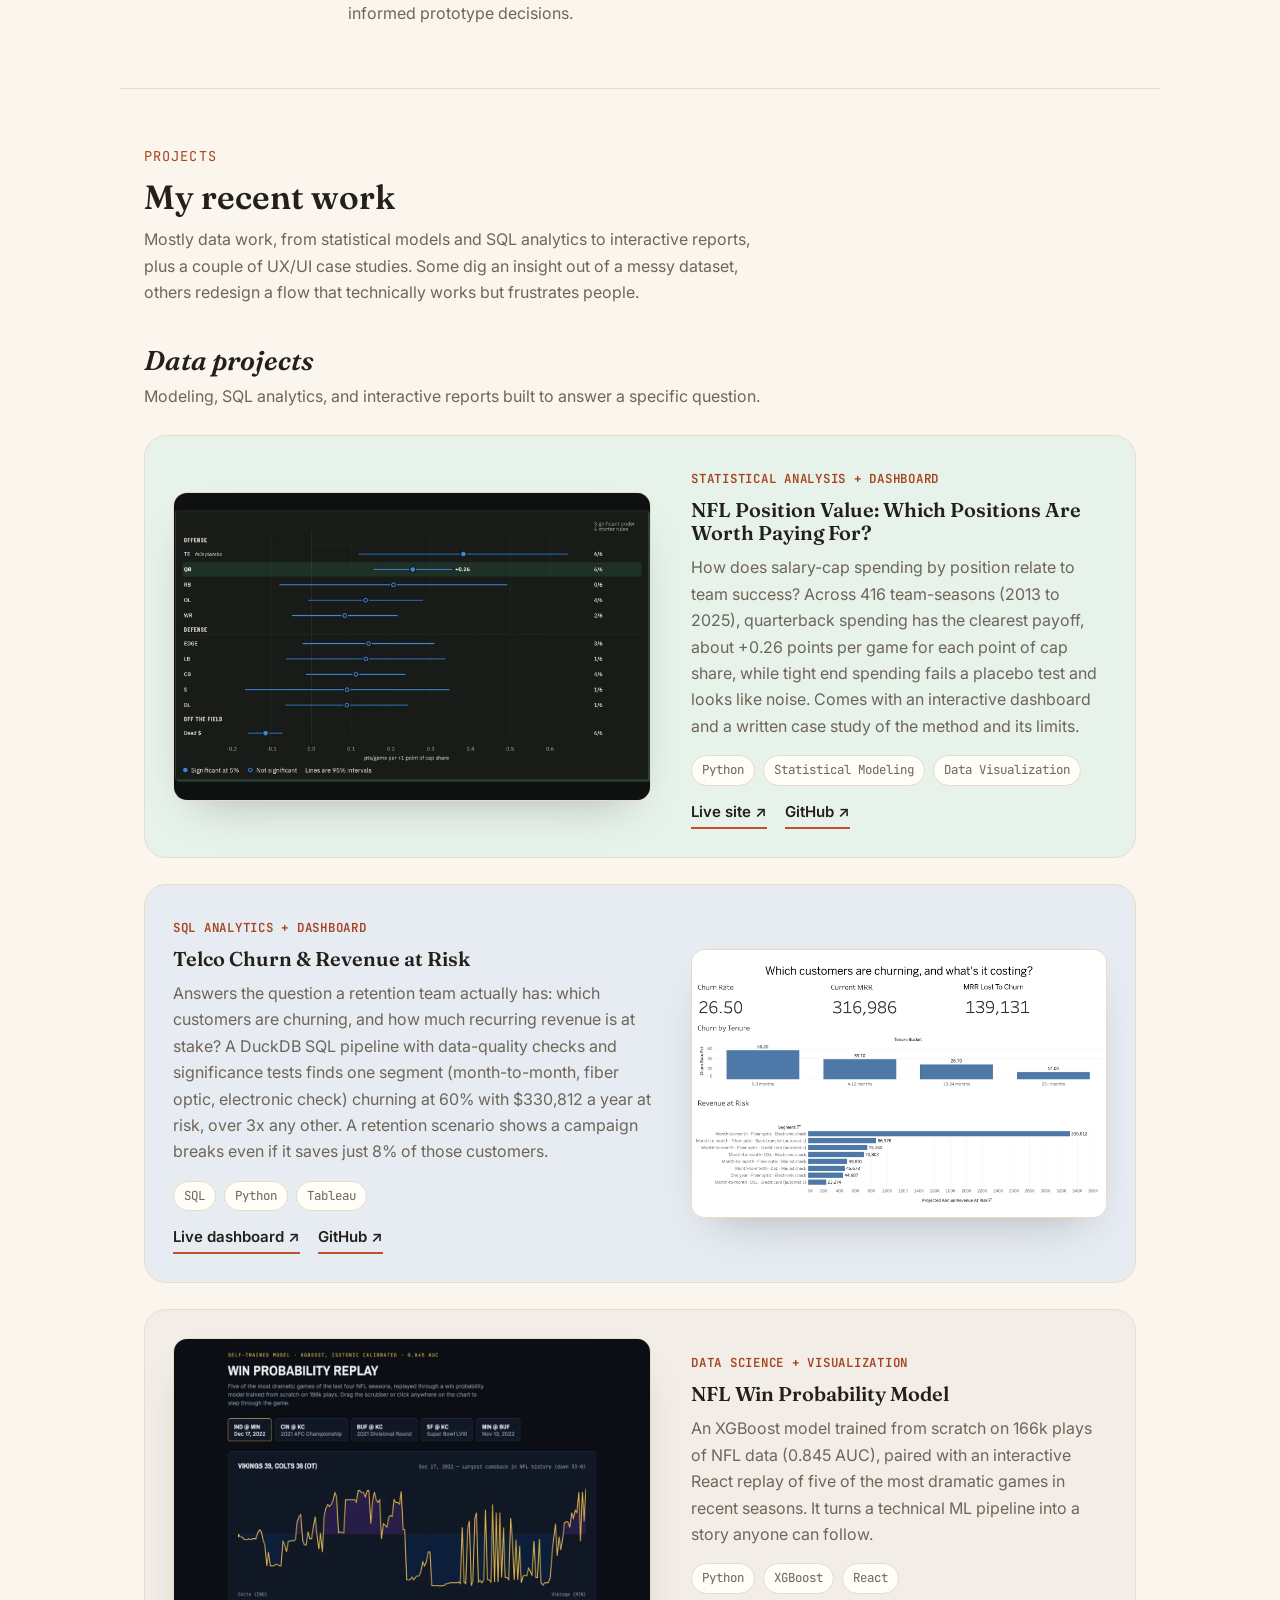
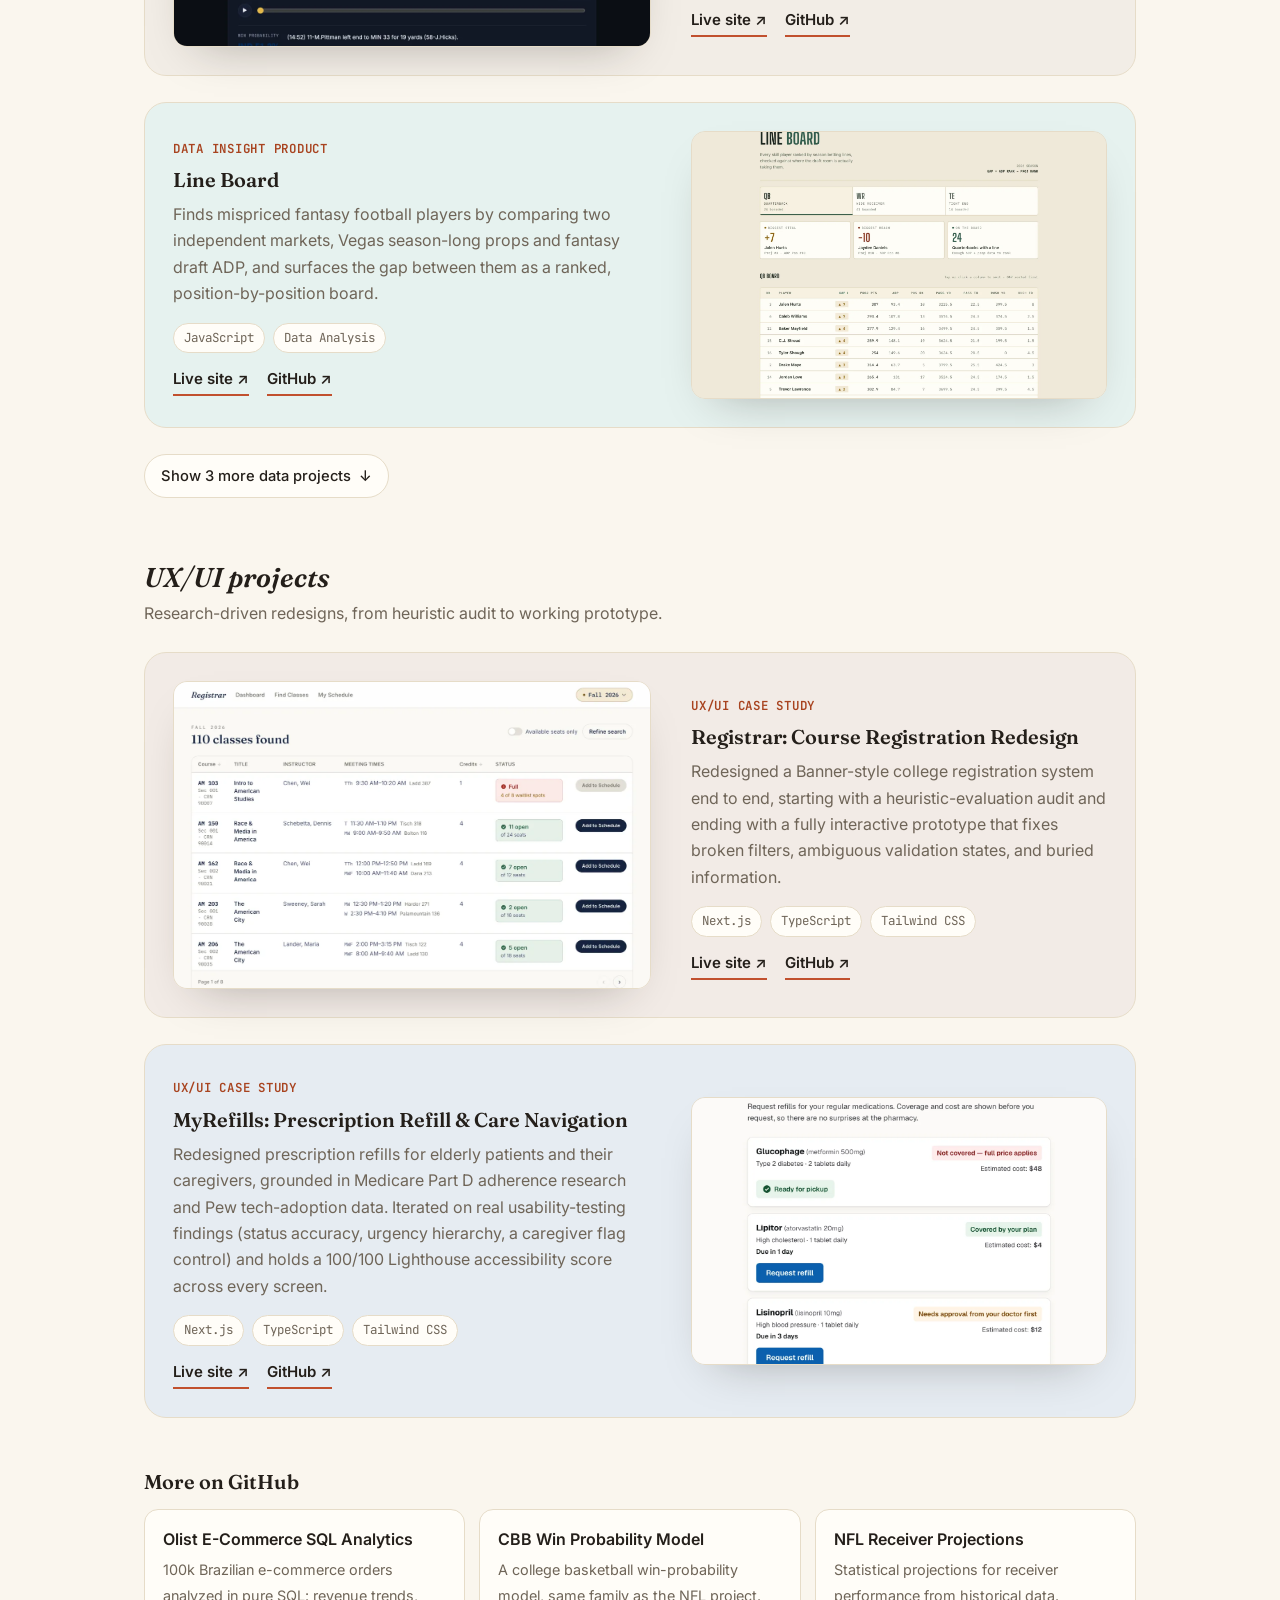
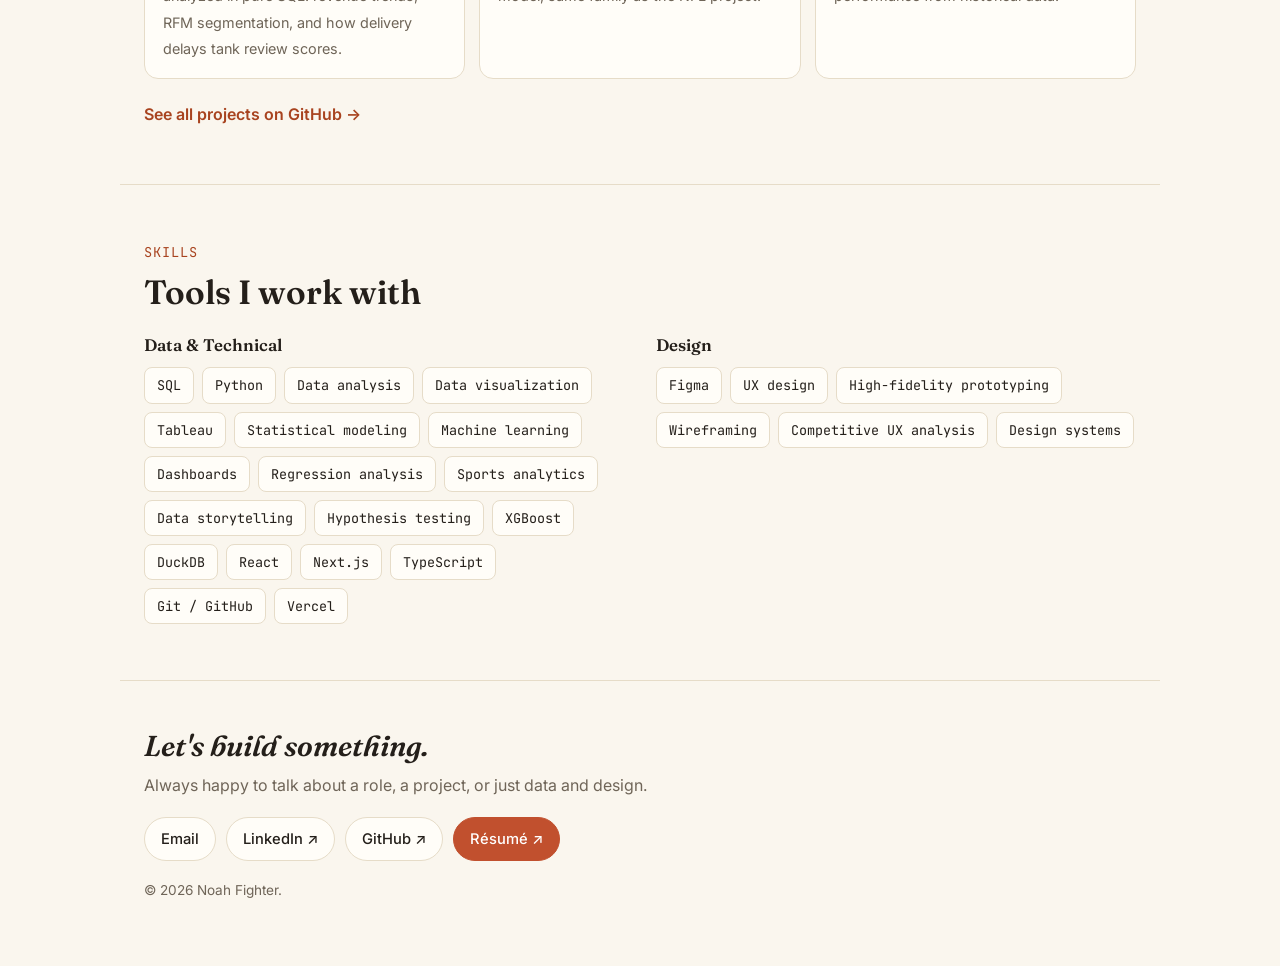
==== commit a935f1ae: "Collapse extra data projects and align skills with LinkedIn ranking Shows four data projects by defa" ====
--- a/index.html
+++ b/index.html
@@ -201,59 +201,62 @@
         </div>
       </article>
 
-      <article class="project-card project-devpathreport">
-        <div class="project-media">
-          <img src="assets/projects/devpathreport.webp" alt="Interactive report screen showing findings from the Stack Overflow Developer Survey" loading="lazy" />
-        </div>
-        <div class="project-info">
-          <span class="project-tag">Data Storytelling</span>
-          <h3>What Actually Pays Off in a Developer Career</h3>
-          <p>An interactive breakdown of the 2025 Stack Overflow Developer Survey (49,191 respondents), built around three findings that go beyond the usual "AI is changing everything" takes, like how the degree premium shrinks but never disappears.</p>
-          <div class="tech-tags">
-            <span>JavaScript</span><span>Data Visualization</span>
-          </div>
-          <div class="project-links">
-            <a href="https://dev-path-report.vercel.app" target="_blank" rel="noopener">Live site ↗</a>
-            <a href="https://github.com/noahfighter883/dev-path-report" target="_blank" rel="noopener">GitHub ↗</a>
-          </div>
-        </div>
-      </article>
-
-      <article class="project-card project-dynastyevaluator">
-        <div class="project-media">
-          <img src="assets/projects/dynastyevaluator.webp" alt="DynastyEvaluator dashboard showing the league power rankings page, with all 12 teams ranked by dynasty value and a QB, RB, WR, TE position breakdown" loading="lazy" />
-        </div>
-        <div class="project-info">
-          <span class="project-tag">Product Design + Data</span>
-          <h3>DynastyEvaluator</h3>
-          <p>A dynasty fantasy football dashboard that answers the question every league eventually asks: if we re-drafted today, who would actually be good? Plug in a Sleeper league and it ranks all 12 teams by dynasty value, redraft value, or projected points, position by position.</p>
-          <div class="tech-tags">
-            <span>React</span><span>TypeScript</span><span>Python (serverless)</span>
-          </div>
-          <div class="project-links">
-            <a href="https://dynasty-fantasy-football-dashboard.vercel.app" target="_blank" rel="noopener">Live site ↗</a>
-            <a href="https://github.com/noahfighter883/DynastyFantasyFootballDashboard" target="_blank" rel="noopener">GitHub ↗</a>
-          </div>
-        </div>
-      </article>
-
-      <article class="project-card project-obodysseys">
-        <div class="project-media">
-          <img src="assets/projects/obodysseys.webp" alt="OB1 Odysseys landing page hero reading 'Save the Planet with Data' over a composite image of wildfire and glacial collapse" loading="lazy" />
-        </div>
-        <div class="project-info">
-          <span class="project-tag">Web Design + Data Storytelling</span>
-          <h3>OB1 Odysseys: Save the Planet with Data</h3>
-          <p>Designed and built the site for OB1 Odysseys, which turns eco-tourism travel into short-form PSAs, each backed by a full data-driven case published alongside it. The flagship case tracks 25 years of wildfire data along the Pacific Crest Trail: mega-fires are now roughly 3.4 times more frequent than a decade ago. Evidence carries the weight, not rhetoric.</p>
-          <div class="tech-tags">
-            <span>Next.js</span><span>TypeScript</span><span>Recharts</span>
-          </div>
-          <div class="project-links">
-            <a href="https://www.ob1odysseys.com" target="_blank" rel="noopener">Live site ↗</a>
-            <a href="https://github.com/noahfighter883/ob1-odysseys" target="_blank" rel="noopener">GitHub ↗</a>
-          </div>
-        </div>
-      </article>
+      <details class="project-more">
+        <summary><span class="when-closed">Show 3 more data projects</span><span class="when-open">Show fewer</span></summary>
+        <article class="project-card project-devpathreport">
+          <div class="project-media">
+            <img src="assets/projects/devpathreport.webp" alt="Interactive report screen showing findings from the Stack Overflow Developer Survey" loading="lazy" />
+          </div>
+          <div class="project-info">
+            <span class="project-tag">Data Storytelling</span>
+            <h3>What Actually Pays Off in a Developer Career</h3>
+            <p>An interactive breakdown of the 2025 Stack Overflow Developer Survey (49,191 respondents), built around three findings that go beyond the usual "AI is changing everything" takes, like how the degree premium shrinks but never disappears.</p>
+            <div class="tech-tags">
+              <span>JavaScript</span><span>Data Visualization</span>
+            </div>
+            <div class="project-links">
+              <a href="https://dev-path-report.vercel.app" target="_blank" rel="noopener">Live site ↗</a>
+              <a href="https://github.com/noahfighter883/dev-path-report" target="_blank" rel="noopener">GitHub ↗</a>
+            </div>
+          </div>
+        </article>
+
+        <article class="project-card project-dynastyevaluator">
+          <div class="project-media">
+            <img src="assets/projects/dynastyevaluator.webp" alt="DynastyEvaluator dashboard showing the league power rankings page, with all 12 teams ranked by dynasty value and a QB, RB, WR, TE position breakdown" loading="lazy" />
+          </div>
+          <div class="project-info">
+            <span class="project-tag">Product Design + Data</span>
+            <h3>DynastyEvaluator</h3>
+            <p>A dynasty fantasy football dashboard that answers the question every league eventually asks: if we re-drafted today, who would actually be good? Plug in a Sleeper league and it ranks all 12 teams by dynasty value, redraft value, or projected points, position by position.</p>
+            <div class="tech-tags">
+              <span>React</span><span>TypeScript</span><span>Python (serverless)</span>
+            </div>
+            <div class="project-links">
+              <a href="https://dynasty-fantasy-football-dashboard.vercel.app" target="_blank" rel="noopener">Live site ↗</a>
+              <a href="https://github.com/noahfighter883/DynastyFantasyFootballDashboard" target="_blank" rel="noopener">GitHub ↗</a>
+            </div>
+          </div>
+        </article>
+
+        <article class="project-card project-obodysseys">
+          <div class="project-media">
+            <img src="assets/projects/obodysseys.webp" alt="OB1 Odysseys landing page hero reading 'Save the Planet with Data' over a composite image of wildfire and glacial collapse" loading="lazy" />
+          </div>
+          <div class="project-info">
+            <span class="project-tag">Web Design + Data Storytelling</span>
+            <h3>OB1 Odysseys: Save the Planet with Data</h3>
+            <p>Designed and built the site for OB1 Odysseys, which turns eco-tourism travel into short-form PSAs, each backed by a full data-driven case published alongside it. The flagship case tracks 25 years of wildfire data along the Pacific Crest Trail: mega-fires are now roughly 3.4 times more frequent than a decade ago. Evidence carries the weight, not rhetoric.</p>
+            <div class="tech-tags">
+              <span>Next.js</span><span>TypeScript</span><span>Recharts</span>
+            </div>
+            <div class="project-links">
+              <a href="https://www.ob1odysseys.com" target="_blank" rel="noopener">Live site ↗</a>
+              <a href="https://github.com/noahfighter883/ob1-odysseys" target="_blank" rel="noopener">GitHub ↗</a>
+            </div>
+          </div>
+        </article>
+      </details>
     </div>
 
     <div class="project-group" id="uxui-projects">
@@ -324,15 +327,17 @@
       <div>
         <h3>Data &amp; Technical</h3>
         <div class="tags">
-          <span>Python</span><span>SQL</span><span>DuckDB</span><span>Tableau</span>
-          <span>Statistical modeling</span><span>XGBoost</span><span>Data visualization</span>
+          <span>SQL</span><span>Python</span><span>Data analysis</span><span>Data visualization</span>
+          <span>Tableau</span><span>Statistical modeling</span><span>Machine learning</span><span>Dashboards</span>
+          <span>Regression analysis</span><span>Sports analytics</span><span>Data storytelling</span><span>Hypothesis testing</span>
+          <span>XGBoost</span><span>DuckDB</span>
           <span>React</span><span>Next.js</span><span>TypeScript</span><span>Git / GitHub</span><span>Vercel</span>
         </div>
       </div>
       <div>
         <h3>Design</h3>
         <div class="tags">
-          <span>Figma</span><span>High-fidelity prototyping</span><span>Wireframing</span>
+          <span>Figma</span><span>UX design</span><span>High-fidelity prototyping</span><span>Wireframing</span>
           <span>Competitive UX analysis</span><span>Design systems</span>
         </div>
       </div>
--- a/styles.css
+++ b/styles.css
@@ -409,6 +409,37 @@
 
 .project-card:nth-of-type(even) .project-media { order: 2; }
 
+.project-more { margin-top: 26px; }
+
+.project-more > summary {
+  list-style: none;
+  display: inline-flex;
+  align-items: center;
+  gap: 8px;
+  padding: 9px 16px;
+  border-radius: 999px;
+  border: 1px solid var(--border);
+  background: var(--card);
+  color: var(--ink);
+  font-size: 0.92rem;
+  font-weight: 500;
+  cursor: pointer;
+  transition: transform 0.15s ease, border-color 0.15s ease, box-shadow 0.15s ease,
+    background-color 0.25s ease, color 0.25s ease;
+}
+
+.project-more > summary::-webkit-details-marker { display: none; }
+
+.project-more > summary::after { content: '↓'; }
+.project-more[open] > summary::after { content: '↑'; }
+
+.project-more:not([open]) .when-open,
+.project-more[open] .when-closed { display: none; }
+
+@media (hover: hover) and (pointer: fine) {
+  .project-more > summary:hover { transform: translateY(-2px); border-color: var(--accent); box-shadow: var(--shadow); }
+}
+
 .project-media {
   border-radius: var(--radius-md);
   overflow: hidden;
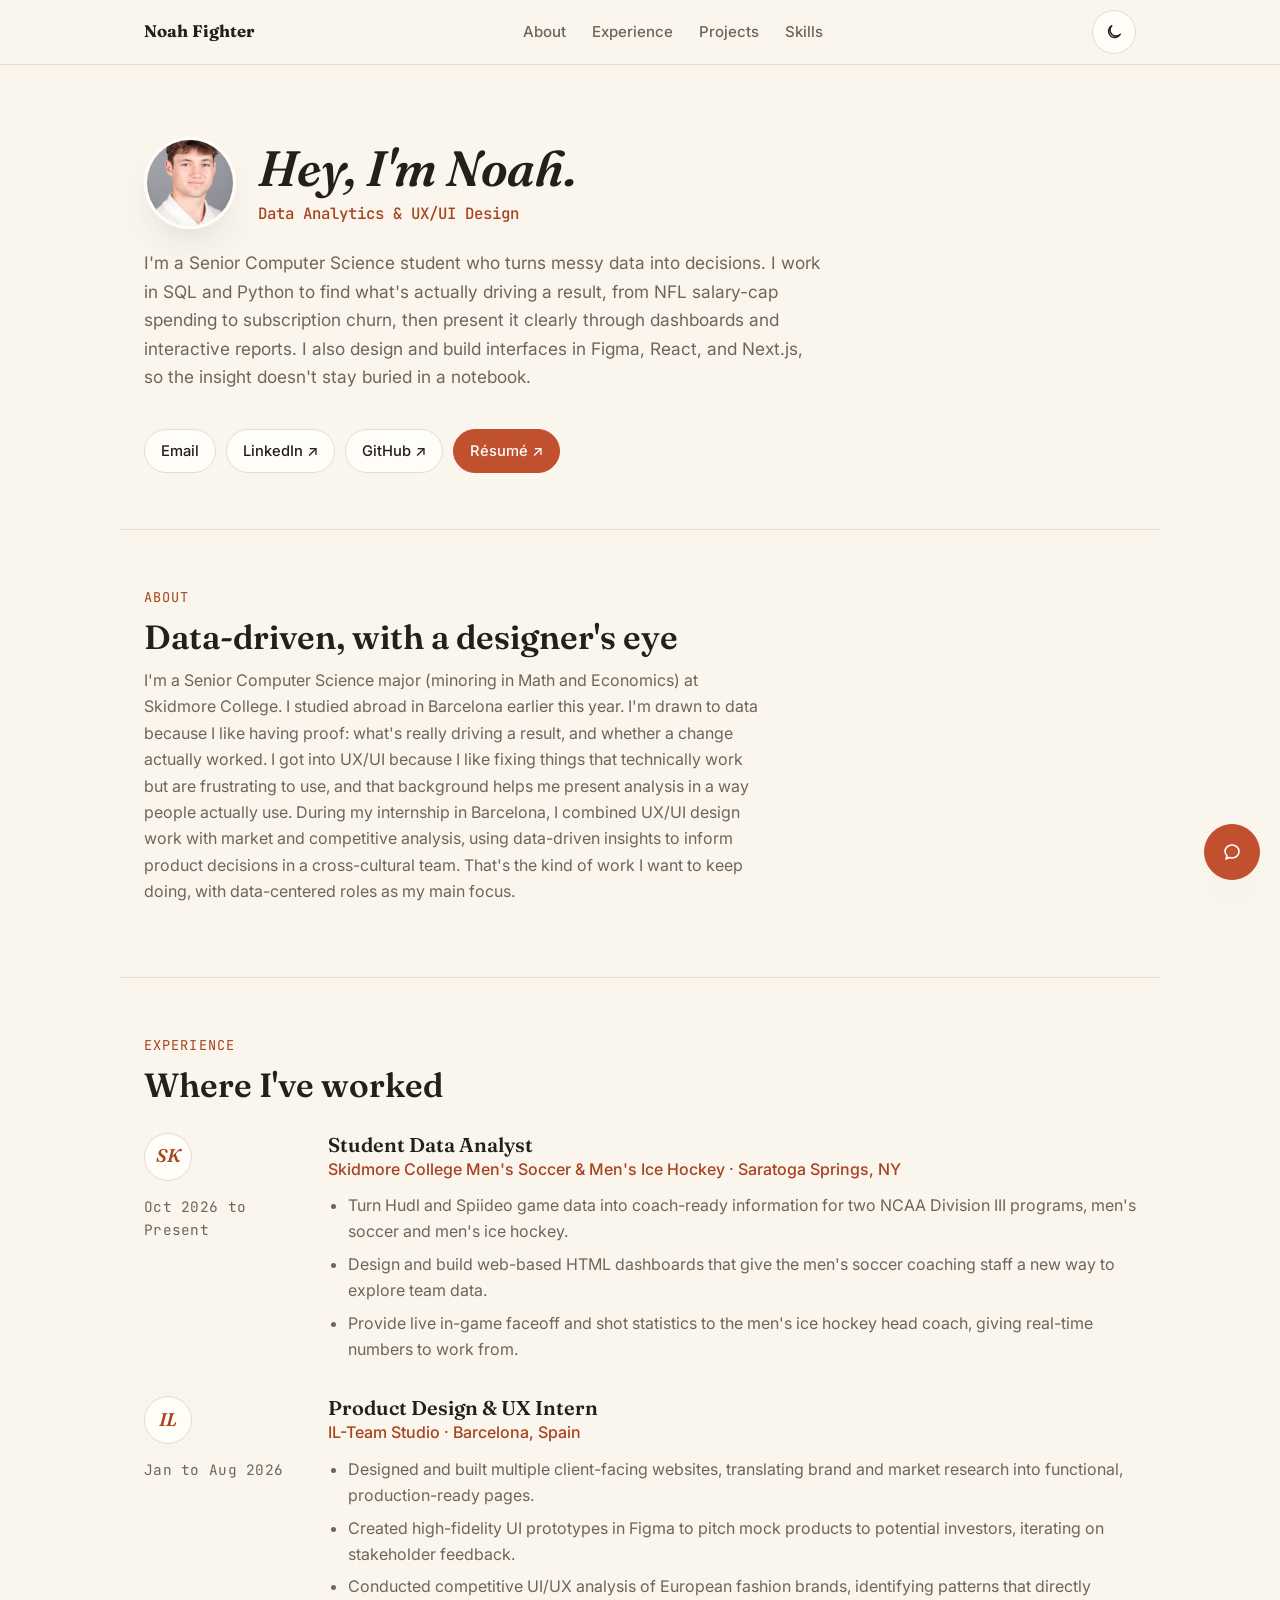
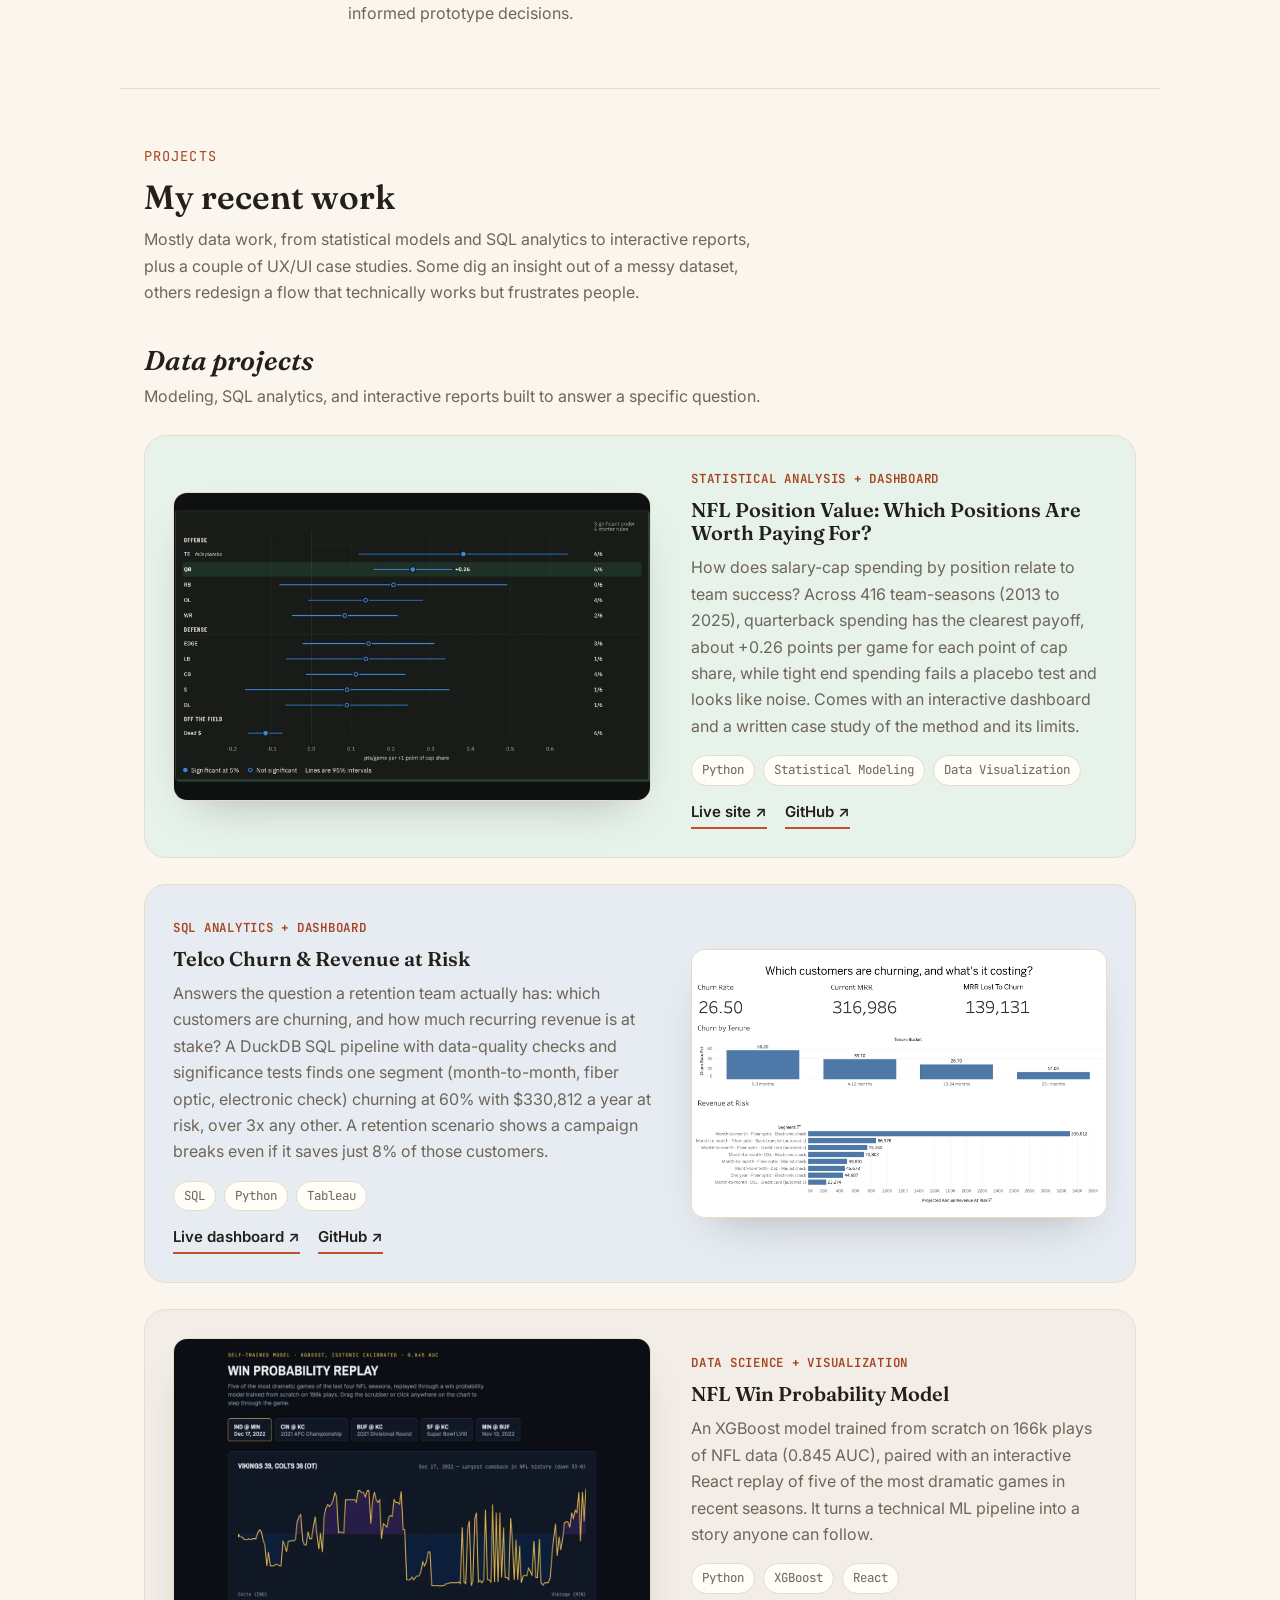
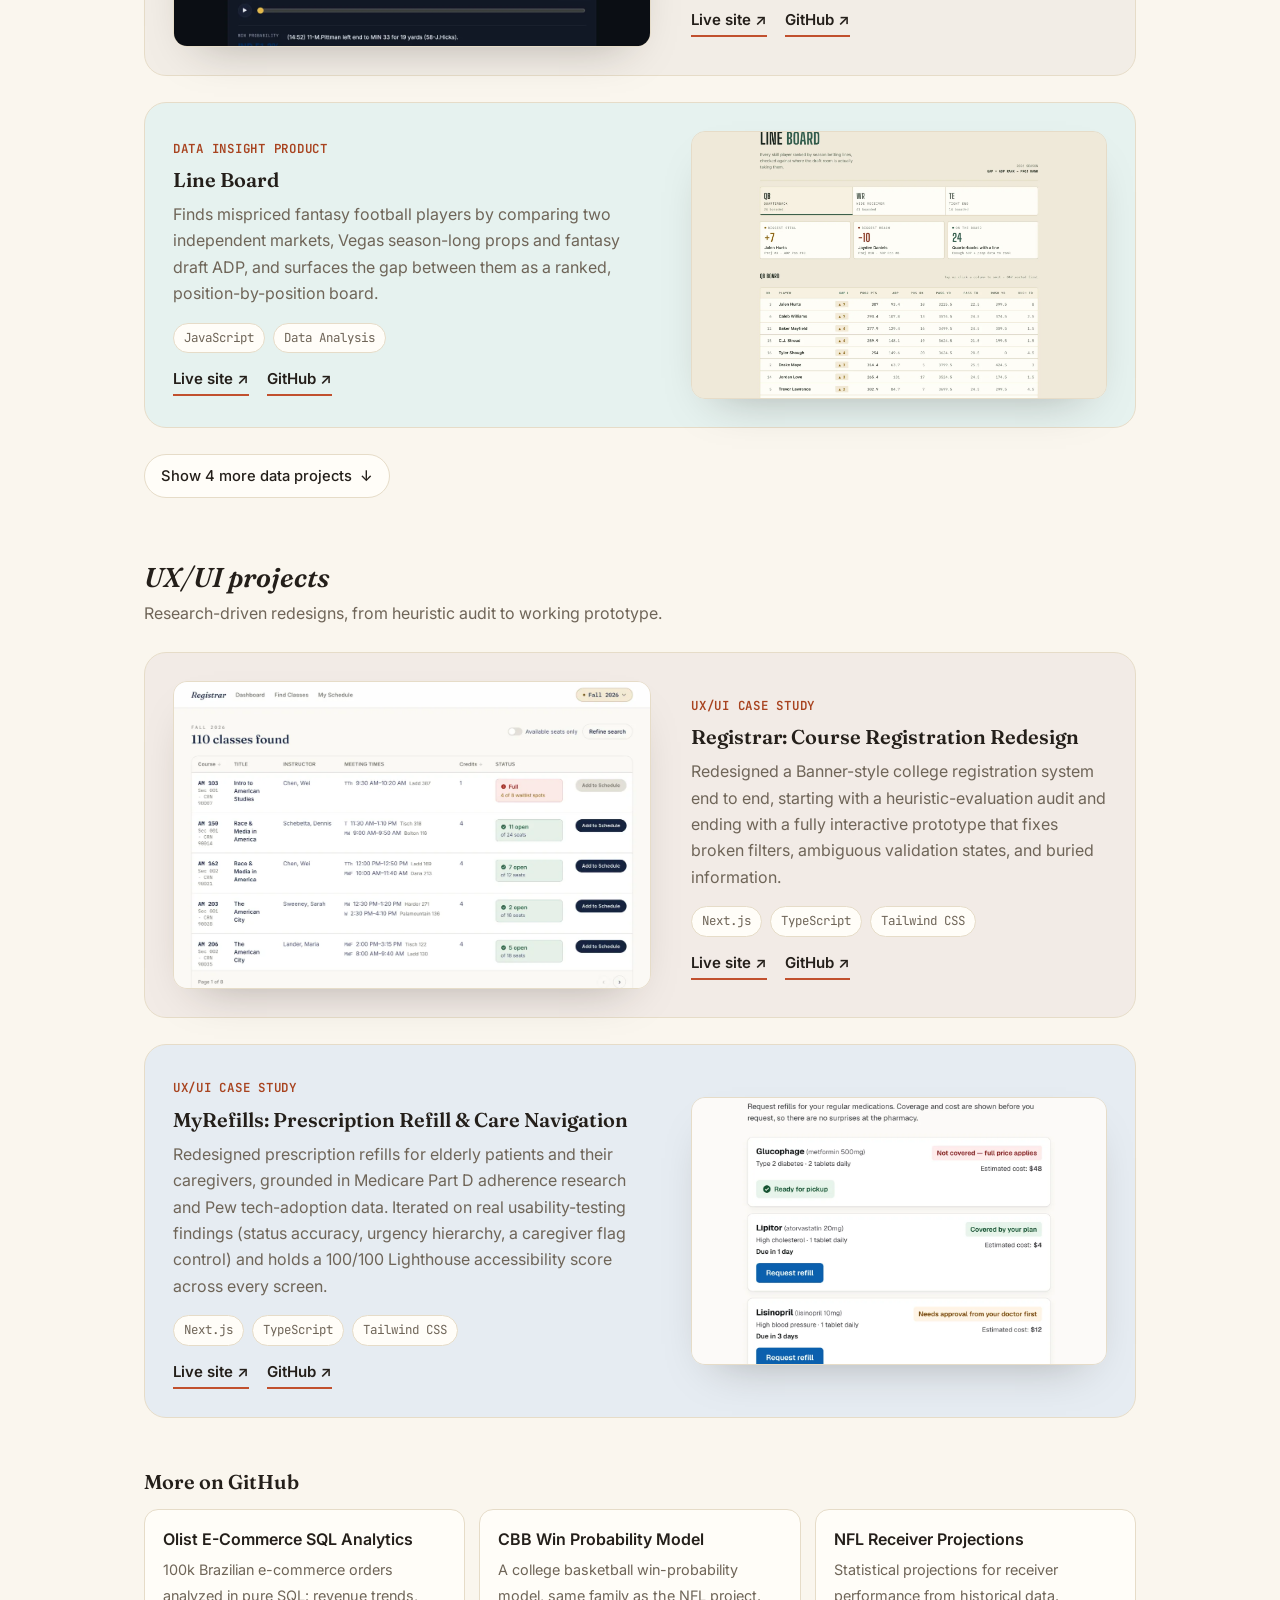
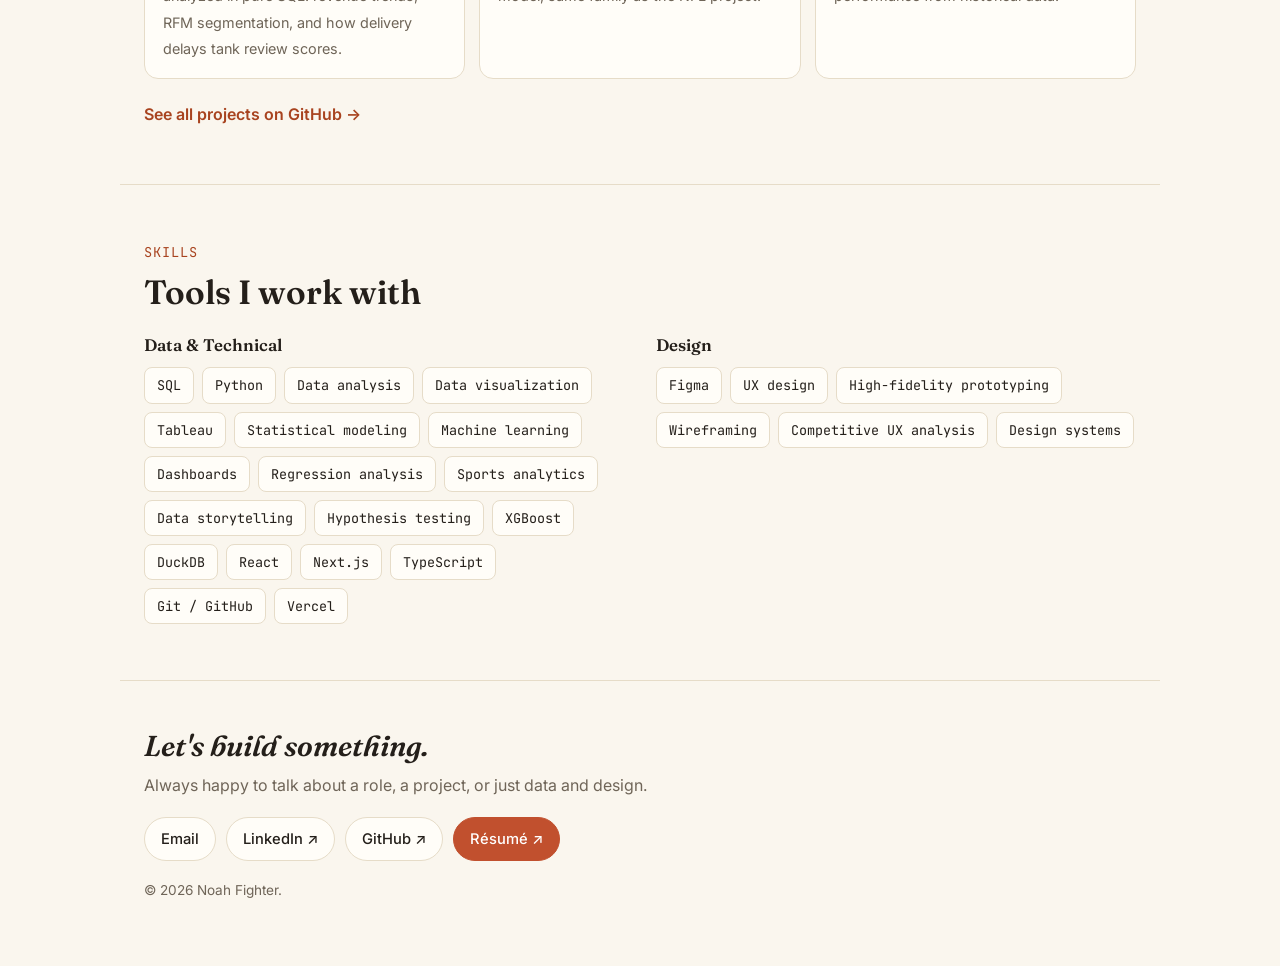
==== commit df72bc6c: "Add TdModel to the data projects New card at the top of the "Show more" group (toggle now reads "Sho" ====
--- a/index.html
+++ b/index.html
@@ -202,7 +202,25 @@
       </article>
 
       <details class="project-more">
-        <summary><span class="when-closed">Show 3 more data projects</span><span class="when-open">Show fewer</span></summary>
+        <summary><span class="when-closed">Show 4 more data projects</span><span class="when-open">Show fewer</span></summary>
+        <article class="project-card project-tdmodel">
+          <div class="project-media">
+            <img src="assets/projects/tdmodel.webp" alt="TD Regression app showing Christian McCaffrey as a strong buy and Dallas Goedert as a strong sell, above a breakdown of the three signals: efficiency, vacated, and stolen" loading="lazy" />
+          </div>
+          <div class="project-info">
+            <span class="project-tag">Data Modeling + Dashboard</span>
+            <h3>TdModel: NFL Touchdown Regression</h3>
+            <p>Flags NFL running backs, receivers, and tight ends due for more or fewer touchdowns next season. It compares each player's actual touchdowns with an expected total built from the historical scoring rate at every yard line, then adjusts for teammates who left or arrived. It scores 191 players from ten seasons of play-by-play data, each on a scale from Strong Buy to Strong Sell.</p>
+            <div class="tech-tags">
+              <span>Python</span><span>TypeScript</span><span>nflverse</span>
+            </div>
+            <div class="project-links">
+              <a href="https://td-model.vercel.app" target="_blank" rel="noopener">Live site ↗</a>
+              <a href="https://github.com/noahfighter883/TdModel" target="_blank" rel="noopener">GitHub ↗</a>
+            </div>
+          </div>
+        </article>
+
         <article class="project-card project-devpathreport">
           <div class="project-media">
             <img src="assets/projects/devpathreport.webp" alt="Interactive report screen showing findings from the Stack Overflow Developer Survey" loading="lazy" />
--- a/styles.css
+++ b/styles.css
@@ -20,6 +20,7 @@
   --tint-obodysseys: #e6f2e8;
   --tint-nflpositionvalue: #e6f2ea;
   --tint-telcochurn: #e6ecf2;
+  --tint-tdmodel: #f2efe6;
   --shadow: 0 20px 45px -25px rgba(36, 31, 26, 0.35);
   --shadow-lift: 0 28px 55px -22px rgba(36, 31, 26, 0.4);
   --radius-lg: 22px;
@@ -53,6 +54,7 @@
   --tint-obodysseys: #1b2d1d;
   --tint-nflpositionvalue: #1b2d22;
   --tint-telcochurn: #1b242d;
+  --tint-tdmodel: #2d281b;
   --shadow: 0 20px 45px -20px rgba(0, 0, 0, 0.55);
   --shadow-lift: 0 28px 55px -18px rgba(0, 0, 0, 0.6);
 }
@@ -77,6 +79,7 @@
     --tint-obodysseys: #1b2d1d;
     --tint-nflpositionvalue: #1b2d22;
     --tint-telcochurn: #1b242d;
+    --tint-tdmodel: #2d281b;
     --shadow: 0 20px 45px -20px rgba(0, 0, 0, 0.55);
   --shadow-lift: 0 28px 55px -18px rgba(0, 0, 0, 0.6);
   }
@@ -390,6 +393,7 @@
 .project-obodysseys { background: var(--tint-obodysseys); }
 .project-nflpositionvalue { background: var(--tint-nflpositionvalue); }
 .project-telcochurn { background: var(--tint-telcochurn); }
+.project-tdmodel { background: var(--tint-tdmodel); }
 
 .project-group + .project-group { margin-top: 64px; }
 
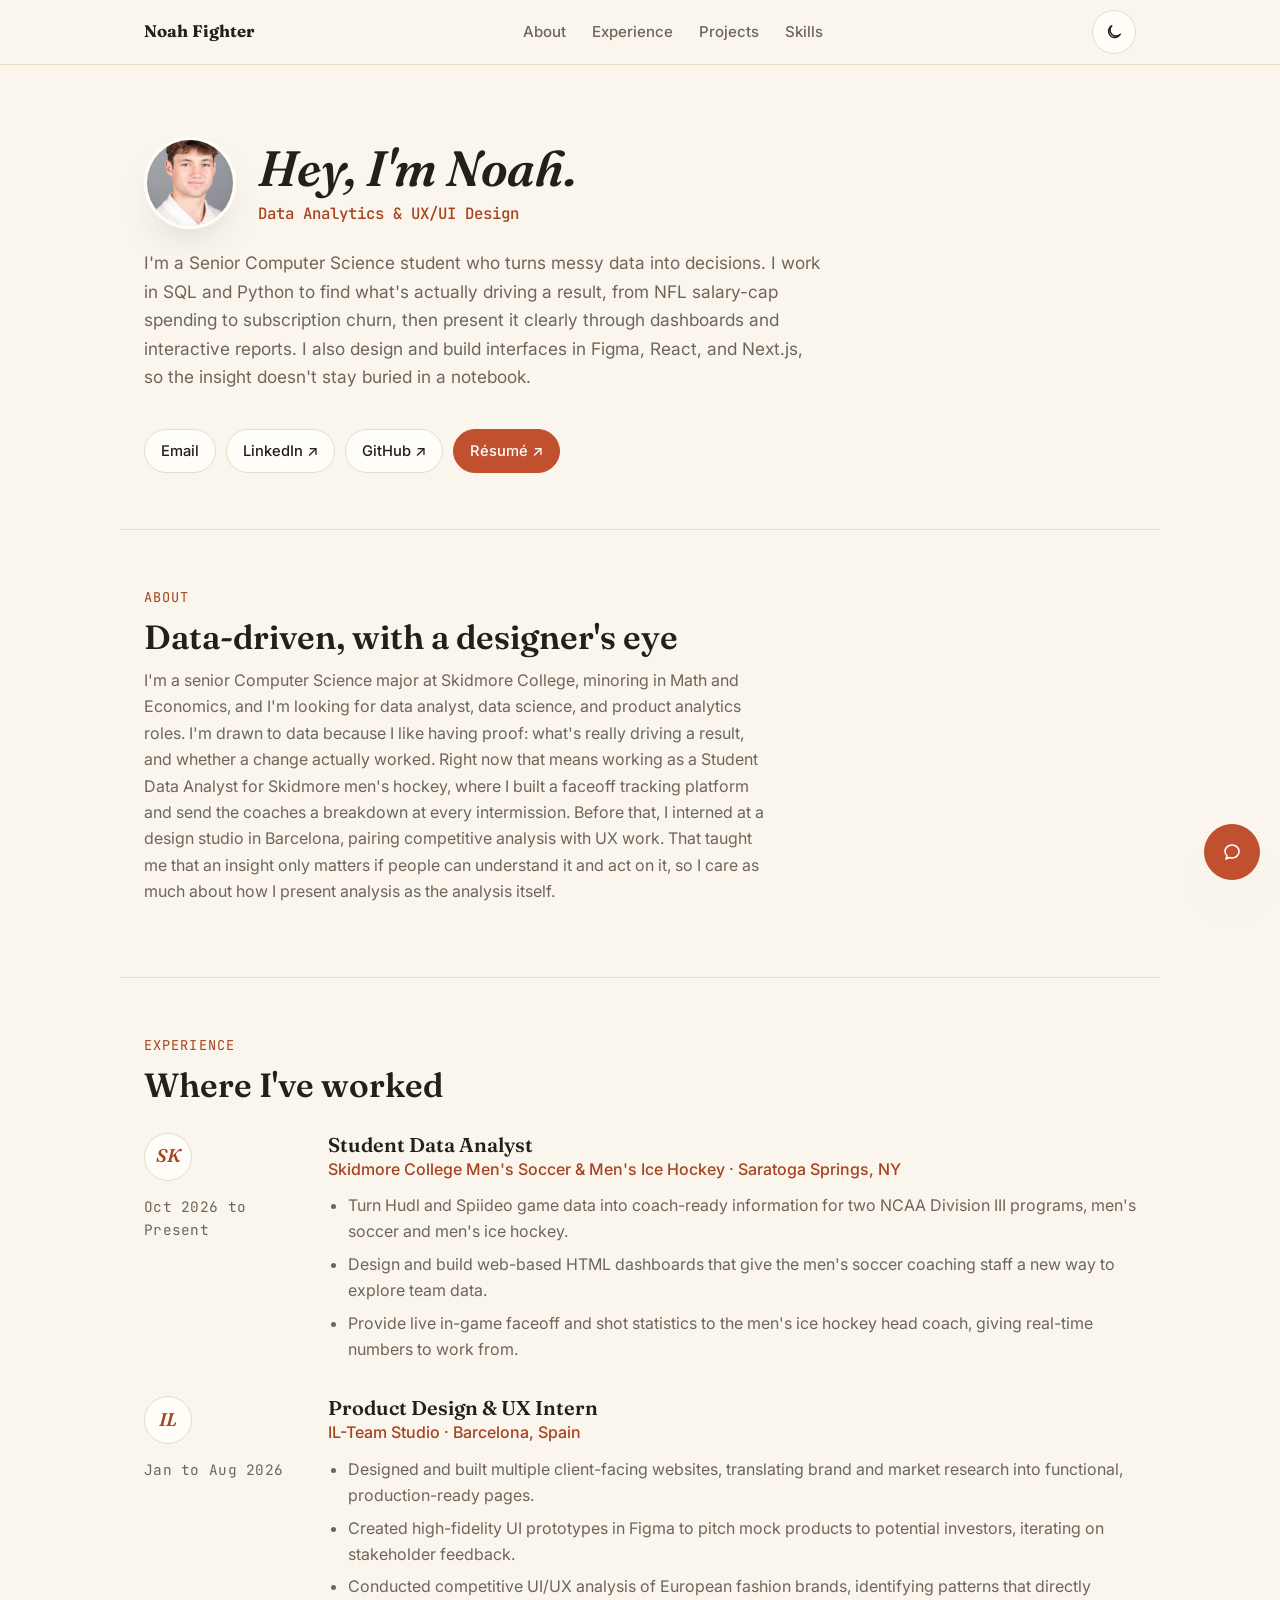
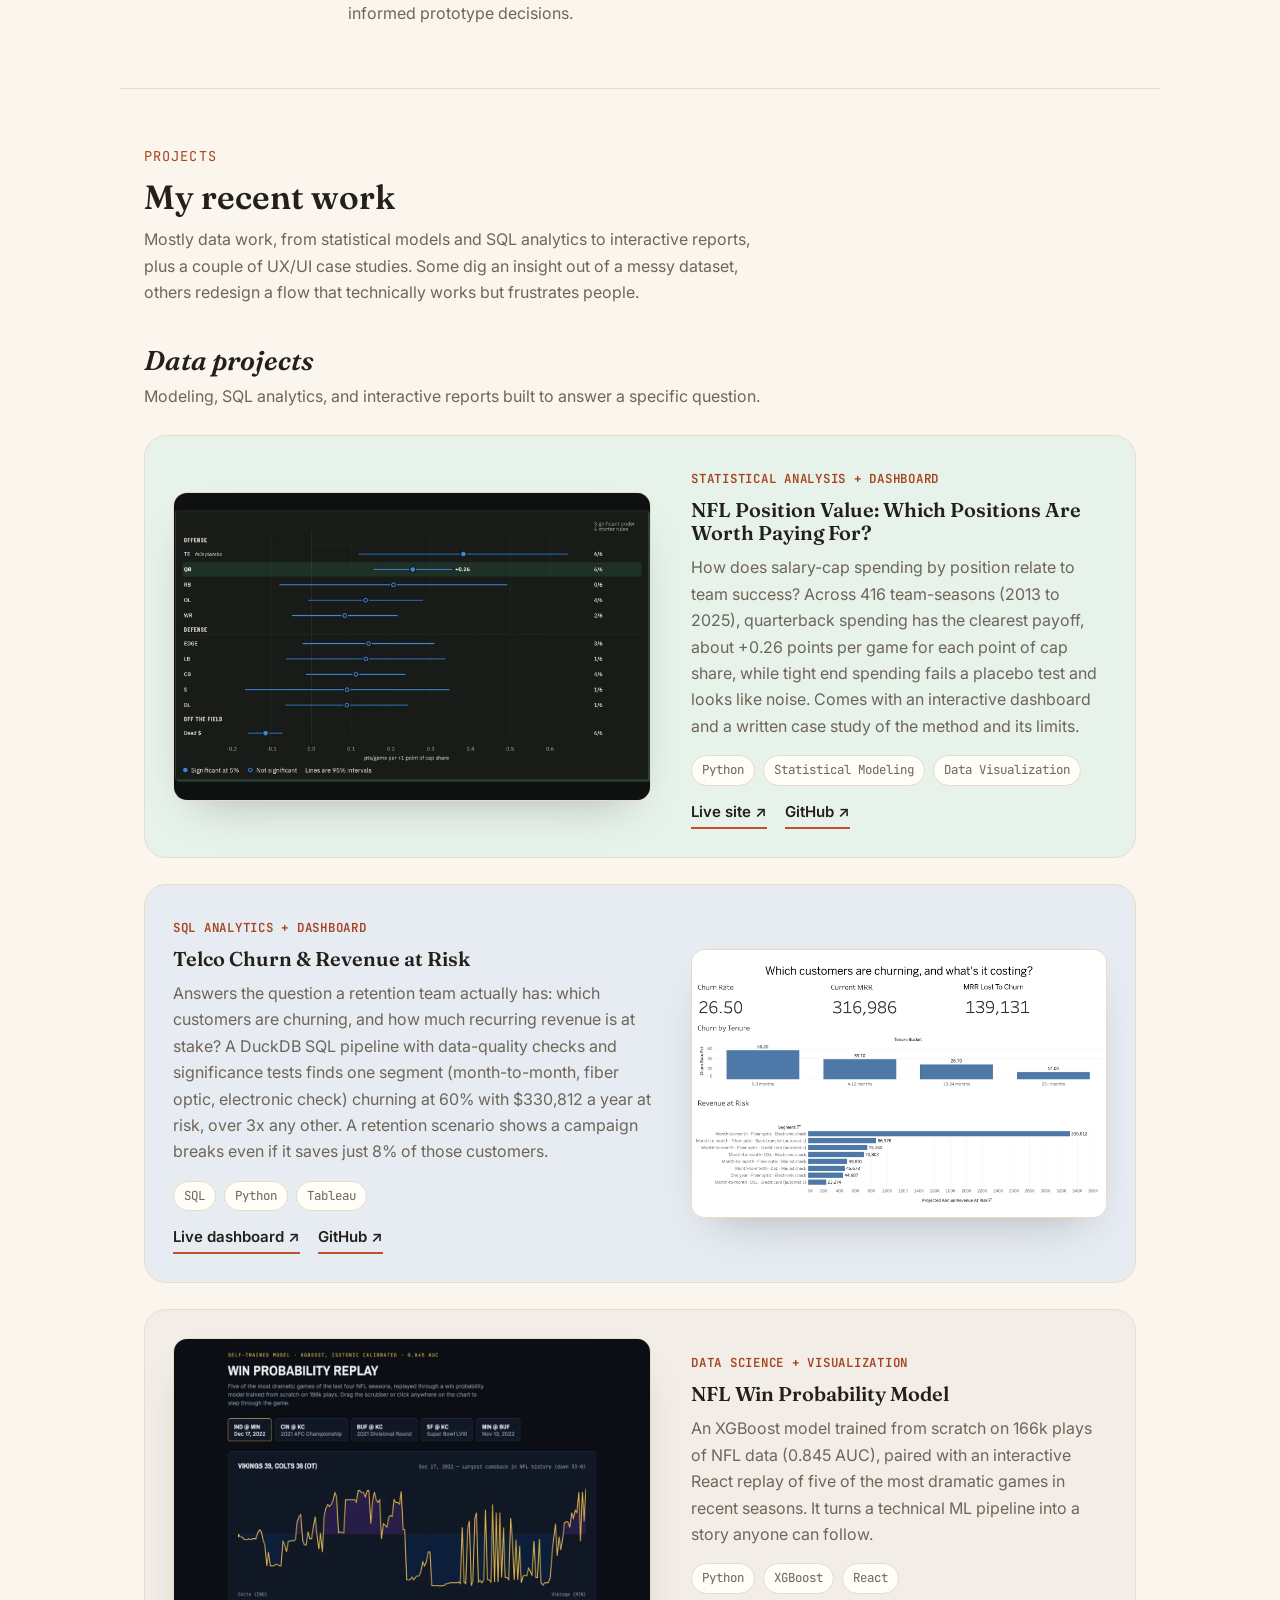
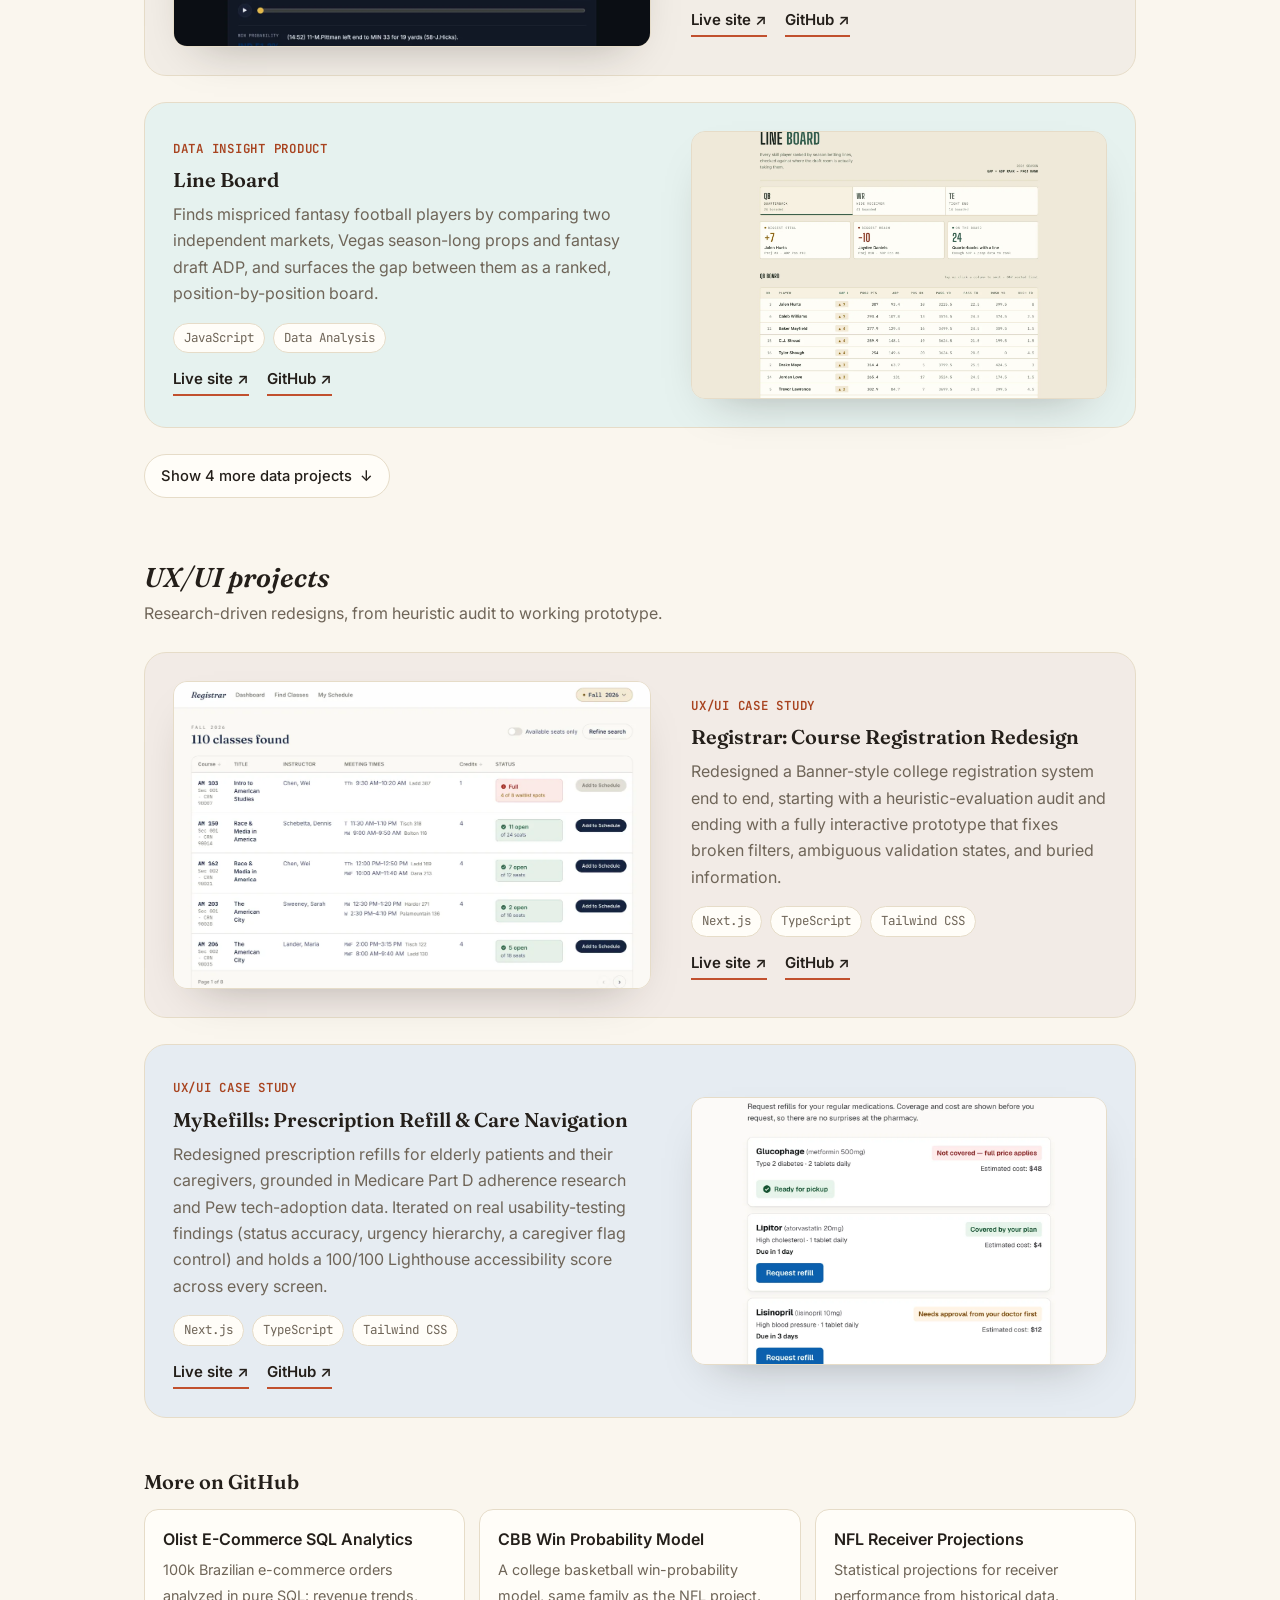
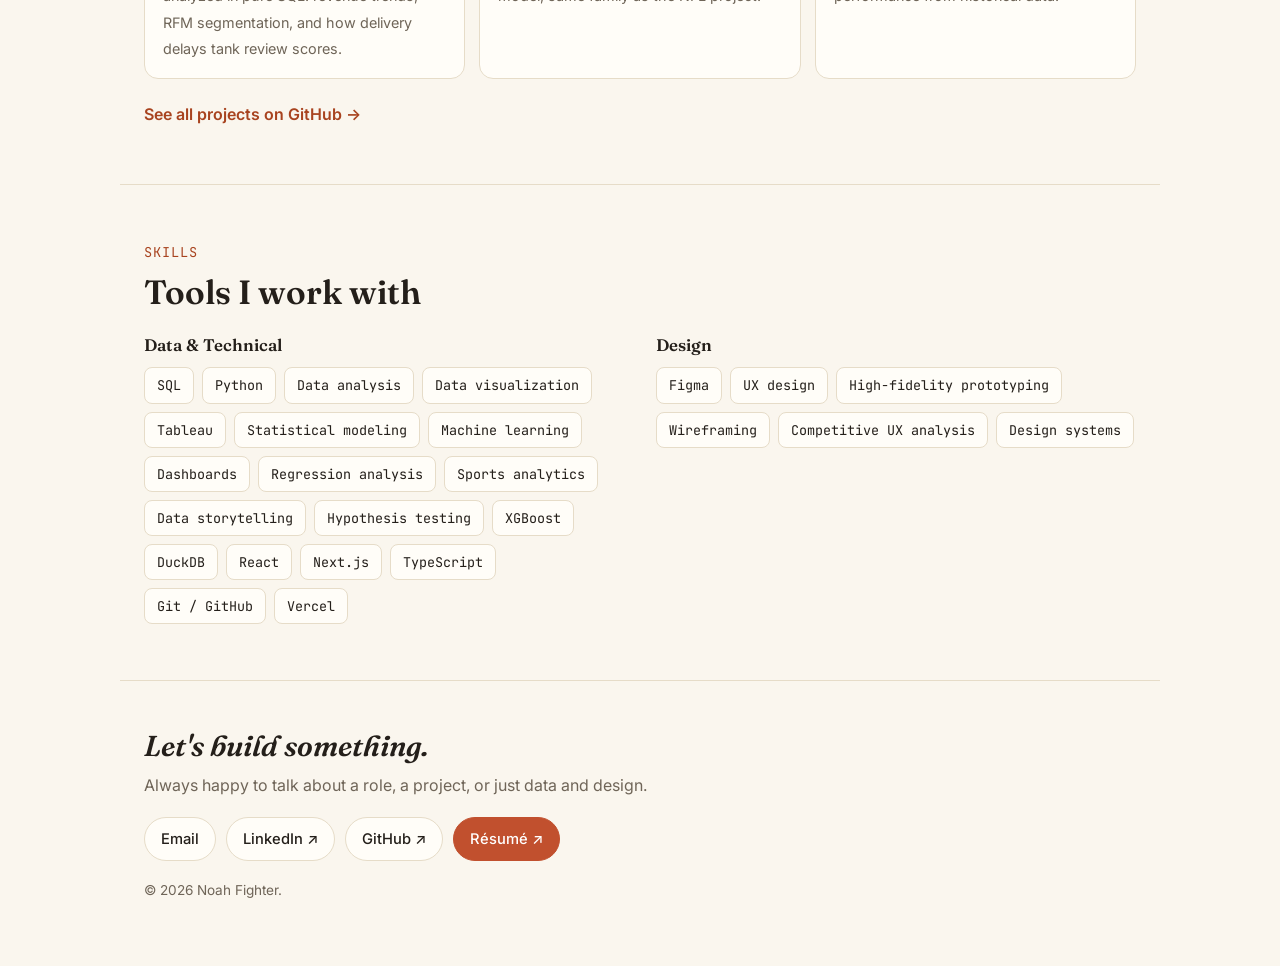
==== commit fb9e8801: "Rewrite About with the new personal statement Co-Authored-By: Claude Sonnet 5.5 <noreply@anthropic.c" ====
--- a/index.html
+++ b/index.html
@@ -73,13 +73,13 @@
     <span class="section-eyebrow">About</span>
     <h2>Data-driven, with a designer's eye</h2>
     <p class="section-lead">
-      I'm a Senior Computer Science major (minoring in Math and Economics) at Skidmore College. I studied abroad in
-      Barcelona earlier this year. I'm drawn to data because I like having proof: what's really driving a result, and
-      whether a change actually worked. I got into UX/UI because I like fixing things that technically work but are
-      frustrating to use, and that background helps me present analysis in a way people actually use. During my
-      internship in Barcelona, I combined UX/UI design work with market and competitive analysis, using
-      data-driven insights to inform product decisions in a cross-cultural team. That's the kind of work I want to
-      keep doing, with data-centered roles as my main focus.
+      I'm a senior Computer Science major at Skidmore College, minoring in Math and Economics, and I'm looking for
+      data analyst, data science, and product analytics roles. I'm drawn to data because I like having proof: what's
+      really driving a result, and whether a change actually worked. Right now that means working as a Student Data
+      Analyst for Skidmore men's hockey, where I built a faceoff tracking platform and send the coaches a breakdown
+      at every intermission. Before that, I interned at a design studio in Barcelona, pairing competitive analysis
+      with UX work. That taught me that an insight only matters if people can understand it and act on it, so I
+      care as much about how I present analysis as the analysis itself.
     </p>
   </section>
 
@@ -390,6 +390,7 @@
       <input class="chat-input" id="chat-input" type="text" placeholder="Ask a question…" autocomplete="off" maxlength="500" />
       <button class="chat-send" type="submit" aria-label="Send message"></button>
     </form>
+    <p class="chat-note">Questions are saved to help improve the answers.</p>
   </div>
 </div>
 
--- a/styles.css
+++ b/styles.css
@@ -824,6 +824,14 @@
 
 .chat-input:focus-visible { outline: 2px solid var(--accent); outline-offset: 2px; }
 
+.chat-note {
+  margin: 0;
+  padding: 0 14px 10px;
+  color: var(--muted);
+  font-size: 0.74rem;
+  line-height: 1.4;
+}
+
 .chat-send {
   width: 38px;
   height: 38px;
